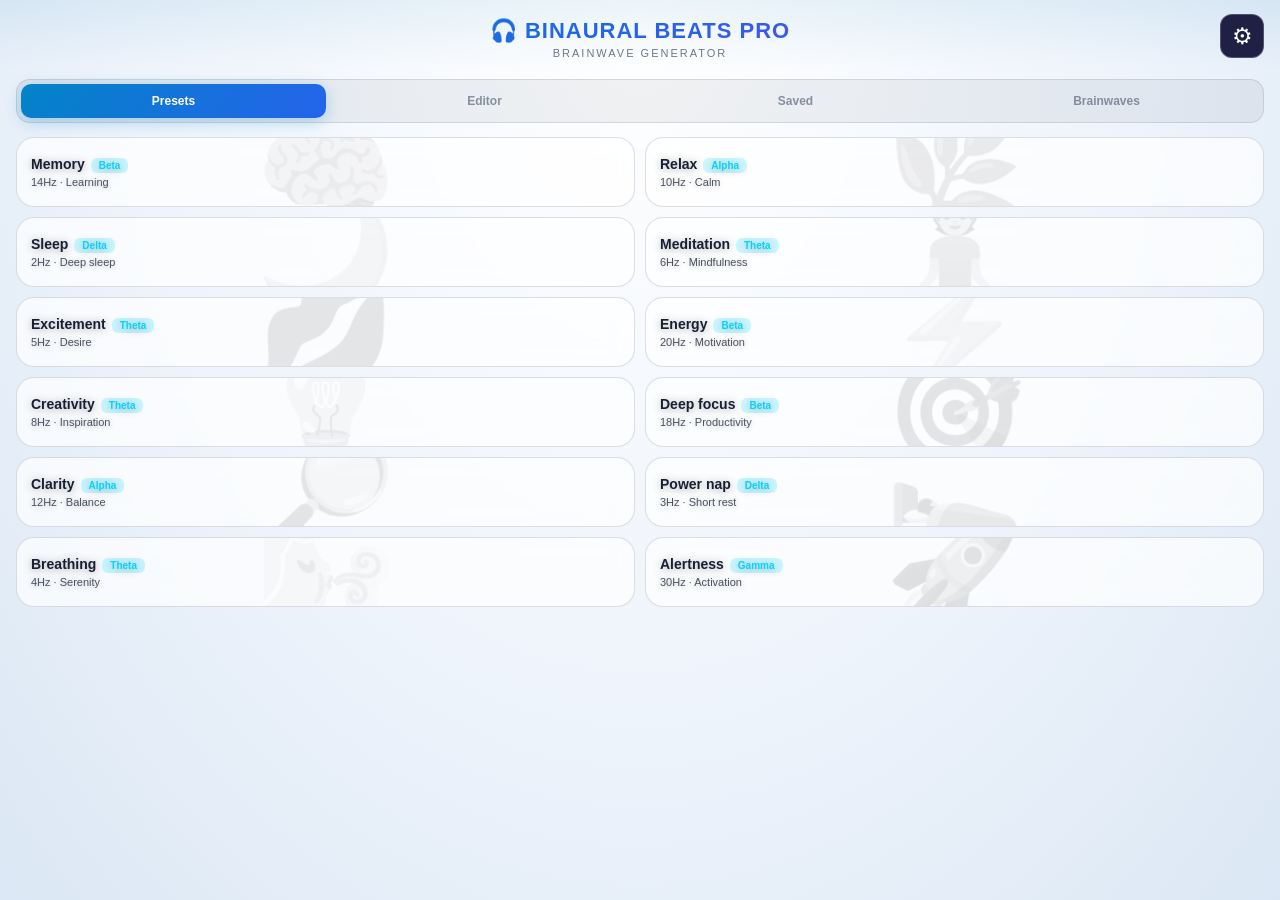
==== index.html @ 7e14ce16 "migrando a pwa" ====
<!DOCTYPE html>
<html lang="es">
<head>
<meta charset="UTF-8">
<meta name="viewport" content="width=device-width, initial-scale=1, maximum-scale=1, user-scalable=no, viewport-fit=cover">
<meta name="theme-color" content="#0a0a1f">
<meta name="apple-mobile-web-app-capable" content="yes">
<meta name="apple-mobile-web-app-status-bar-style" content="black-translucent">
<title>Binaural Beats Pro</title>
<link rel="manifest" href="./manifest.json">
<link rel="icon" href='data:image/svg+xml;utf8,<svg xmlns="http://www.w3.org/2000/svg" viewBox="0 0 100 100"><text y="80" font-size="80">🎧</text></svg>'>
<link rel="apple-touch-icon" href="./icon.svg">
<style>
  *{margin:0;padding:0;box-sizing:border-box;-webkit-tap-highlight-color:transparent;user-select:none}
  :root{--theme-gradient:linear-gradient(135deg,#00d4ff,#a855f7);--theme-gradient-wide:linear-gradient(90deg,#00d4ff,#a855f7,#ec4899);--theme-soft:linear-gradient(135deg,rgba(0,212,255,0.1),rgba(168,85,247,0.1));--theme-accent:#00d4ff;--theme-glow:rgba(0,212,255,0.35)}
  html,body{height:100%;overflow:hidden;font-family:-apple-system,BlinkMacSystemFont,"Segoe UI",Roboto,sans-serif;color:#fff;background:#0a0a1f}
  body{
    background:radial-gradient(ellipse at top,#1a1a3e 0%,#0a0a1f 50%,#000 100%);
    display:flex;flex-direction:column;
    padding-top:env(safe-area-inset-top);
    padding-bottom:env(safe-area-inset-bottom);
  }
  header{
    position:relative;padding:18px 68px 10px;text-align:center;
    background:linear-gradient(180deg,rgba(0,212,255,0.08),transparent);
  }
  header h1{font-size:22px;font-weight:700;letter-spacing:1px;line-height:1.2;
    background:var(--theme-gradient-wide);
    -webkit-background-clip:text;background-clip:text;color:transparent}
  header p{font-size:11px;opacity:0.6;margin-top:3px;letter-spacing:2px;text-transform:uppercase}
  .language-options{display:grid;grid-template-columns:repeat(2,1fr);gap:10px}
  .language-option{min-height:48px;padding:10px 12px;border:1px solid rgba(255,255,255,0.22);border-radius:12px;background:#202044;color:#fff;font-size:14px;cursor:pointer}
  .language-option.active{border-color:#00d4ff;background:rgba(0,212,255,0.16);box-shadow:0 0 0 2px rgba(0,212,255,0.18)}
  .settings-trigger{position:absolute;top:14px;right:16px;width:44px;height:44px;border:1px solid rgba(255,255,255,0.22);border-radius:12px;background:#202044;color:#fff;font-size:23px;line-height:1;cursor:pointer;transition:background .2s,transform .2s}
  .settings-trigger:hover,.settings-trigger:focus-visible{background:rgba(0,212,255,0.25);outline:2px solid #00d4ff;outline-offset:2px}
  .settings-trigger:active{transform:scale(.95)}
  main{flex:1;overflow-y:auto;padding:10px 16px 20px;-webkit-overflow-scrolling:touch}
  .tabs{display:flex;gap:6px;margin-bottom:14px;background:rgba(255,255,255,0.04);padding:4px;border-radius:14px;border:1px solid rgba(255,255,255,0.06)}
  .tab{flex:1;min-width:0;padding:10px 5px;text-align:center;font-size:12px;font-weight:600;border-radius:10px;cursor:pointer;transition:all .25s;opacity:0.6;white-space:nowrap}
  .tab.active{background:var(--theme-gradient);opacity:1;box-shadow:0 4px 16px var(--theme-glow)}
  .view{display:none;animation:fadeIn .3s}
  .view.active{display:block}
  @keyframes fadeIn{from{opacity:0;transform:translateY(8px)}to{opacity:1;transform:none}}
  .presets{display:grid;grid-template-columns:repeat(2,1fr);gap:10px}
  .preset{
    position:relative;padding:18px 14px;border-radius:18px;
    background:rgba(255,255,255,0.04);
    border:1px solid rgba(255,255,255,0.08);
    backdrop-filter:blur(10px);
    cursor:pointer;transition:all .25s;overflow:hidden;
  }
  .preset::before{
    content:"";position:absolute;inset:0;opacity:0;transition:opacity .25s;
    background:var(--theme-gradient);
  }
  .preset:active{transform:scale(0.97)}
  .preset.active::before{opacity:0.18}
  .preset.active{border-color:var(--c1);box-shadow:0 0 24px var(--glow)}
  .preset .icon{position:absolute;inset:0;display:flex;align-items:center;justify-content:center;font-size:clamp(72px,18vw,112px);line-height:1;opacity:0.15;filter:grayscale(1);pointer-events:none;z-index:0}
  .preset .name{font-size:14px;font-weight:700;position:relative;z-index:1;text-shadow:0 1px 8px rgba(0,0,0,0.35)}
  .preset .hz{font-size:11px;opacity:0.78;margin-top:3px;position:relative;z-index:1;text-shadow:0 1px 6px rgba(0,0,0,0.35)}
  .player{
    position:relative;margin-top:16px;padding:18px;border-radius:22px;
    background:var(--theme-soft);
    border:1px solid rgba(255,255,255,0.08);
    backdrop-filter:blur(20px);
  }
  .player.hidden{display:none}
  .close-player{position:absolute;top:12px;right:12px;z-index:1;display:inline-flex;align-items:center;gap:6px;min-width:44px;min-height:44px;padding:9px 13px;border:1px solid rgba(255,255,255,0.22);border-radius:12px;background:rgba(255,255,255,0.1);color:#fff;font-size:13px;font-weight:700;line-height:1;cursor:pointer;transition:background .2s,transform .2s}
  .close-player:hover,.close-player:focus-visible{background:rgba(0,212,255,0.25);outline:2px solid #00d4ff;outline-offset:2px}
  .close-player:active{transform:scale(0.96)}
  .player-title{padding-right:130px;font-size:13px;opacity:0.7;margin-bottom:10px;text-transform:uppercase;letter-spacing:1.5px}
  @media (max-width:480px){
    .close-player{position:relative;top:auto;right:auto;display:flex;width:max-content;align-self:flex-end;margin:0 0 10px auto}
    .player-title{padding-right:0}
  }
  .player-mode{font-size:20px;font-weight:700;margin-bottom:14px}
  .slider-group{margin-bottom:14px}
  .slider-label{display:flex;justify-content:space-between;font-size:12px;opacity:0.75;margin-bottom:6px}
  .slider-label b{color:#00d4ff;font-weight:600}
  input[type=range]{width:100%;-webkit-appearance:none;height:6px;border-radius:3px;background:rgba(255,255,255,0.1);outline:none}
  input[type=range]::-webkit-slider-thumb{-webkit-appearance:none;width:22px;height:22px;border-radius:50%;background:var(--theme-gradient);cursor:pointer;box-shadow:0 2px 10px var(--theme-glow)}
  input[type=range]::-moz-range-thumb{width:22px;height:22px;border-radius:50%;background:var(--theme-gradient);cursor:pointer;border:none}
  .play-btn{
    width:100%;padding:16px;margin-top:8px;border:none;border-radius:16px;
    background:var(--theme-gradient);
    color:#fff;font-size:16px;font-weight:700;letter-spacing:1px;
    cursor:pointer;transition:all .2s;
    box-shadow:0 6px 20px rgba(0,212,255,0.35);
  }
  .play-btn:active{transform:scale(0.98)}
  .play-btn.playing{background:var(--theme-gradient-wide)}
  .visualizer{display:block;width:100%;height:60px;margin-top:14px;border-radius:12px;background:rgba(0,0,0,0.3);overflow:hidden}
  /* Editor */
  .editor-tools{display:flex;gap:8px;margin-bottom:10px;flex-wrap:wrap}
  .tool-btn{flex:1;min-width:80px;padding:10px;border-radius:12px;border:1px solid rgba(255,255,255,0.1);background:rgba(255,255,255,0.04);color:#fff;font-size:12px;font-weight:600;cursor:pointer}
  .tool-btn:active{background:rgba(0,212,255,0.2)}
  .tool-btn.primary{background:var(--theme-gradient);border:none}
  .canvas-wrap{position:relative;border-radius:16px;overflow:hidden;background:rgba(0,0,0,0.4);border:1px solid rgba(255,255,255,0.08);margin-bottom:12px}
  canvas#editor{display:block;width:100%;height:260px;touch-action:none}
  .canvas-labels{position:absolute;inset:0;pointer-events:none;font-size:10px;opacity:0.5}
  .canvas-labels span{position:absolute}
  .yl{left:4px;top:4px}.ym{left:4px;top:50%;transform:translateY(-50%)}.yb{left:4px;bottom:4px}
  .xl{bottom:4px;left:50%;transform:translateX(-50%)}
  .info-box{padding:12px;border-radius:12px;background:rgba(0,212,255,0.08);border:1px solid rgba(0,212,255,0.2);font-size:12px;line-height:1.5;margin-bottom:12px}
  .info-box b{color:#00d4ff}
  .brainwave-list{display:grid;gap:8px}
  .brainwave-card{padding:14px;border-radius:12px;background:rgba(255,255,255,0.04);border:1px solid rgba(255,255,255,0.08)}
  .brainwave-card h3{font-size:14px;margin-bottom:4px}
  .brainwave-card p{font-size:12px;line-height:1.45;opacity:0.75}
  .settings-section{padding:14px 0;border-bottom:1px solid rgba(255,255,255,0.1)}
  .settings-section:last-child{border-bottom:0}
  .settings-section h2{font-size:16px;margin-bottom:10px}
  .settings-section p{font-size:12px;line-height:1.45;opacity:0.7;margin-bottom:10px}
  .theme-options{display:grid;grid-template-columns:repeat(2,1fr);gap:10px}
  .theme-option{min-height:88px;padding:12px;border:1px solid rgba(255,255,255,0.22);border-radius:12px;background:#202044;color:#fff;text-align:left;cursor:pointer}
  .theme-option strong,.theme-option span{display:block}
  .theme-option strong{font-size:14px;margin-bottom:5px}
  .theme-option span{font-size:11px;opacity:0.7}
  .theme-option.active{border-color:#00d4ff;background:rgba(0,212,255,0.16);box-shadow:0 0 0 2px rgba(0,212,255,0.18)}
  .settings-note{margin-top:12px;padding:10px;border-radius:10px;background:rgba(0,212,255,0.08);font-size:11px;line-height:1.4}
  .saved-list{display:flex;flex-direction:column;gap:8px;margin-top:10px}
  .saved-item{display:flex;align-items:center;justify-content:space-between;padding:12px 14px;border-radius:12px;background:rgba(255,255,255,0.04);border:1px solid rgba(255,255,255,0.08)}
  .saved-item .name{font-size:13px;font-weight:600}
  .saved-item .meta{font-size:10px;opacity:0.6;margin-top:2px}
  .saved-item button{padding:6px 10px;border-radius:8px;border:none;background:rgba(255,255,255,0.1);color:#fff;font-size:11px;cursor:pointer;margin-left:4px}
  .saved-item button.del{background:rgba(239,68,68,0.2);color:#fca5a5}
  .empty{text-align:center;padding:30px 20px;opacity:0.5;font-size:13px}
  .toast{position:fixed;bottom:30px;left:50%;transform:translateX(-50%) translateY(100px);background:rgba(0,0,0,0.9);color:#fff;padding:12px 20px;border-radius:24px;font-size:13px;border:1px solid rgba(0,212,255,0.3);transition:transform .3s;z-index:1000;backdrop-filter:blur(10px)}
  .toast.show{transform:translateX(-50%) translateY(0)}
  .install-banner{position:fixed;bottom:20px;left:16px;right:16px;padding:14px;border-radius:16px;background:linear-gradient(135deg,rgba(0,212,255,0.2),rgba(168,85,247,0.2));border:1px solid rgba(0,212,255,0.3);backdrop-filter:blur(20px);display:none;z-index:50;font-size:13px}
  .install-banner button{margin-left:8px;padding:6px 12px;border-radius:8px;border:none;background:#fff;color:#0a0a1f;font-weight:700;font-size:12px;cursor:pointer}
  .wave-badge{display:inline-block;padding:2px 8px;border-radius:6px;font-size:10px;font-weight:700;margin-left:6px;background:rgba(0,212,255,0.2);color:#00d4ff}
  body.light{--theme-gradient:linear-gradient(135deg,#0284c7,#2563eb);--theme-gradient-wide:linear-gradient(90deg,#0284c7,#2563eb,#7c3aed);--theme-soft:linear-gradient(135deg,rgba(2,132,199,0.12),rgba(124,58,237,0.1));--theme-accent:#0284c7;--theme-glow:rgba(2,132,199,0.28);color:#172033;background:radial-gradient(ellipse at top,#ffffff 0%,#edf3fb 58%,#dbe7f4 100%)}
  body.light header{background:linear-gradient(180deg,rgba(0,120,180,0.08),transparent)}
  body.light .tabs{background:rgba(23,32,51,0.06);border-color:rgba(23,32,51,0.12)}
  body.light .tab{color:#43516a}
  body.light .tab.active{color:#fff}
  body.light .preset,.light .brainwave-card,.light .saved-item,.light .tool-btn{background:rgba(255,255,255,0.7);border-color:rgba(23,32,51,0.14)}
  body.light .player{background:linear-gradient(135deg,rgba(0,180,220,0.12),rgba(120,80,220,0.12));border-color:rgba(23,32,51,0.14)}
  body.light .slider-label,.light .player-title,.light .brainwave-card p{color:#43516a}
  body.light .tool-btn{color:#172033}
  body.light .canvas-wrap{background:rgba(255,255,255,0.75);border-color:rgba(23,32,51,0.14)}
  body.light input[type=range]{background:rgba(23,32,51,0.16)}
  body.light .info-box{background:rgba(0,150,200,0.1);border-color:rgba(0,130,180,0.3)}
  body.light .empty{color:#43516a}
  body.light .theme-option,body.light .language-option{background:rgba(255,255,255,0.7);border-color:rgba(23,32,51,0.14);color:#172033}
  body.theme-monokai{--theme-gradient:linear-gradient(135deg,#a6e22e,#66d9ef);--theme-gradient-wide:linear-gradient(90deg,#a6e22e,#66d9ef,#ae81ff);--theme-soft:linear-gradient(135deg,rgba(166,226,46,0.14),rgba(102,217,239,0.12));--theme-accent:#a6e22e;--theme-glow:rgba(166,226,46,0.35);color:#f8f8f2;background:#272822}
  body.theme-monokai header{background:linear-gradient(180deg,rgba(166,226,46,0.12),transparent)}
  body.theme-monokai .preset,body.theme-monokai .brainwave-card,body.theme-monokai .saved-item,body.theme-monokai .tool-btn{background:rgba(39,40,34,0.82);border-color:rgba(248,248,242,0.18);color:#f8f8f2}
  body.theme-monokai .tabs{background:rgba(248,248,242,0.08);border-color:rgba(248,248,242,0.18)}
  body.theme-monokai .player{background:rgba(61,61,50,0.9);border-color:rgba(248,248,242,0.2)}
  body.theme-monokai .slider-label,body.theme-monokai .player-title,body.theme-monokai .brainwave-card p{color:#d6d6c8}
  body.theme-monokai .settings-trigger,body.theme-monokai .theme-option,body.theme-monokai .language-option{background:#3e3d32;color:#f8f8f2}
  body.theme-monokai .theme-option.active{border-color:#a6e22e;background:rgba(166,226,46,0.18)}
  body.theme-desert{--theme-gradient:linear-gradient(135deg,#b86b35,#d9a441);--theme-gradient-wide:linear-gradient(90deg,#b86b35,#d9a441,#8f5b34);--theme-soft:linear-gradient(135deg,rgba(184,107,53,0.14),rgba(217,164,65,0.16));--theme-accent:#9a5d2e;--theme-glow:rgba(184,107,53,0.3);color:#3f2f23;background:linear-gradient(160deg,#f7eddc,#e5cda8)}
  body.theme-desert header{background:linear-gradient(180deg,rgba(160,93,44,0.12),transparent)}
  body.theme-desert .tabs{background:rgba(255,250,240,0.5);border-color:rgba(63,47,35,0.18)}
  body.theme-desert .tab{color:#664c38}
  body.theme-desert .tab.active{color:#fff}
  body.theme-desert .preset,body.theme-desert .brainwave-card,body.theme-desert .saved-item,body.theme-desert .tool-btn{background:rgba(255,250,240,0.72);border-color:rgba(63,47,35,0.2);color:#3f2f23}
  body.theme-desert .player{background:rgba(250,235,210,0.82);border-color:rgba(63,47,35,0.2)}
  body.theme-desert .slider-label,body.theme-desert .player-title,body.theme-desert .brainwave-card p{color:#664c38}
  body.theme-desert .settings-trigger,body.theme-desert .theme-option,body.theme-desert .language-option{background:#fff8eb;color:#3f2f23}
  body.theme-desert .theme-option.active{border-color:#b86b35;background:rgba(184,107,53,0.16)}
  body.theme-ocean{--theme-gradient:linear-gradient(135deg,#2dd4bf,#0284c7);--theme-gradient-wide:linear-gradient(90deg,#2dd4bf,#0284c7,#2563eb);--theme-soft:linear-gradient(135deg,rgba(45,212,191,0.14),rgba(2,132,199,0.16));--theme-accent:#5eead4;--theme-glow:rgba(45,212,191,0.32);color:#e5f7ff;background:linear-gradient(160deg,#082f49,#0f766e)}
  body.theme-ocean header{background:linear-gradient(180deg,rgba(45,212,191,0.16),transparent)}
  body.theme-ocean .tabs{background:rgba(229,247,255,0.08);border-color:rgba(229,247,255,0.2)}
  body.theme-ocean .preset,body.theme-ocean .brainwave-card,body.theme-ocean .saved-item,body.theme-ocean .tool-btn{background:rgba(8,47,73,0.72);border-color:rgba(229,247,255,0.2);color:#e5f7ff}
  body.theme-ocean .player{background:rgba(15,118,110,0.72);border-color:rgba(229,247,255,0.2)}
  body.theme-ocean .slider-label,body.theme-ocean .player-title,body.theme-ocean .brainwave-card p{color:#b9e8ef}
  body.theme-ocean .settings-trigger,body.theme-ocean .theme-option,body.theme-ocean .language-option{background:#0b486b;color:#e5f7ff}
  body.theme-ocean .theme-option.active{border-color:#5eead4;background:rgba(45,212,191,0.18)}
  body.theme-solarized{--theme-gradient:linear-gradient(135deg,#268bd2,#2aa198);--theme-gradient-wide:linear-gradient(90deg,#268bd2,#2aa198,#859900);--theme-soft:linear-gradient(135deg,rgba(38,139,210,0.12),rgba(42,161,152,0.14));--theme-accent:#268bd2;--theme-glow:rgba(38,139,210,0.28);color:#586e75;background:#fdf6e3}
  body.theme-solarized header{background:linear-gradient(180deg,rgba(38,139,210,0.1),transparent)}
  body.theme-solarized .tabs{background:rgba(88,110,117,0.08);border-color:rgba(88,110,117,0.2)}
  body.theme-solarized .tab{color:#657b83}
  body.theme-solarized .tab.active{color:#fff}
  body.theme-solarized .preset,body.theme-solarized .brainwave-card,body.theme-solarized .saved-item,body.theme-solarized .tool-btn{background:rgba(255,255,255,0.5);border-color:rgba(88,110,117,0.2);color:#586e75}
  body.theme-solarized .player{background:rgba(238,232,213,0.8);border-color:rgba(88,110,117,0.2)}
  body.theme-solarized .slider-label,body.theme-solarized .player-title,body.theme-solarized .brainwave-card p{color:#657b83}
  body.theme-solarized .settings-trigger,body.theme-solarized .theme-option,body.theme-solarized .language-option{background:#eee8d5;color:#586e75}
  body.theme-solarized .theme-option.active{border-color:#268bd2;background:rgba(38,139,210,0.14)}
</style>
</head>
<body>

<header>
  <button class="settings-trigger" id="settingsTrigger" type="button" aria-label="Abrir ajustes">⚙</button>
  <h1>🎧 BINAURAL BEATS PRO</h1>
  <p data-i18n="tagline">Generador de ondas cerebrales</p>
</header>

<main>
  <div class="tabs">
    <div class="tab active" data-view="presets" data-i18n="presetsTab">Presintonías</div>
    <div class="tab" data-view="editor" data-i18n="editorTab">Editor</div>
    <div class="tab" data-view="saved" data-i18n="savedTab">Guardados</div>
    <div class="tab" data-view="brainwaves" data-i18n="brainwavesTab">Ondas</div>
  </div>

  <!-- VISTA PRESETS -->
  <div class="view active" id="view-presets">
    <div class="presets" id="presetGrid"></div>

    <div class="player hidden" id="playerPanel">
      <button class="close-player" id="closePlayerBtn" aria-label="Volver a las presintonías"><span aria-hidden="true">←</span><span data-i18n="closePlayer">Volver</span></button>
      <div class="player-title" data-i18n="player">Reproductor</div>
      <div class="player-mode" id="currentMode" data-i18n="selectPreset">Selecciona un preset</div>

      <div class="slider-group">
        <div class="slider-label"><span data-i18n="baseFrequency">Frecuencia base</span><b><span id="baseVal">200</span> Hz</b></div>
        <input type="range" id="baseFreq" min="100" max="500" value="200" step="1">
      </div>
      <div class="slider-group">
        <div class="slider-label"><span data-i18n="volume">Volumen</span><b><span id="volVal">50</span>%</b></div>
        <input type="range" id="volume" min="0" max="100" value="50">
      </div>

      <button class="play-btn" id="playBtn" data-i18n="start">▶  INICIAR</button>

      <canvas class="visualizer" id="visualizer"></canvas>
    </div>
  </div>

  <!-- VISTA EDITOR -->
  <div class="view" id="view-editor">
    <div class="info-box">
      <b data-i18n="howToUse">¿Cómo usar?</b> <span data-i18n="editorHelp">Toca el gráfico para añadir puntos. Arrástralos para definir la frecuencia del batido binaural a lo largo del tiempo. La línea muestra la diferencia entre oídos (Hz).</span>
    </div>

    <div class="canvas-wrap">
      <canvas id="editor"></canvas>
      <div class="canvas-labels">
        <span class="yl">40 Hz</span>
        <span class="ym">20 Hz</span>
        <span class="yb">0 Hz</span>
        <span class="xl" data-i18n="time">Tiempo →</span>
      </div>
    </div>

    <div class="editor-tools">
      <button class="tool-btn" id="clearBtn">⌫ <span data-i18n="clear">Limpiar</span></button>
      <button class="tool-btn" id="saveBtn">▣ <span data-i18n="save">Guardar</span></button>
      <button class="tool-btn primary" id="playCustomBtn">▶ <span data-i18n="play">Reproducir</span></button>
    </div>

    <div class="slider-group">
      <div class="slider-label"><span data-i18n="totalDuration">Duración total</span><b><span id="durVal">60</span>s</b></div>
      <input type="range" id="duration" min="10" max="600" value="60" step="5">
    </div>
    <div class="slider-group">
      <div class="slider-label"><span data-i18n="baseFrequency">Frecuencia base</span><b><span id="baseVal2">200</span> Hz</b></div>
      <input type="range" id="baseFreq2" min="100" max="500" value="200" step="1">
    </div>
  </div>

  <!-- VISTA GUARDADOS -->
  <div class="view" id="view-saved">
    <div class="info-box" data-i18n="savedInfo">Tus programas personalizados se guardan localmente en este dispositivo.</div>
    <div class="saved-list" id="savedList"></div>
  </div>

  <!-- VISTA ONDAS CEREBRALES -->
  <div class="view" id="view-brainwaves">
    <div class="info-box">
      <b data-i18n="brainwavesIntroTitle">¿Qué son las ondas cerebrales?</b>
      <span data-i18n="brainwavesIntro">Son patrones de actividad eléctrica del cerebro que se describen por su frecuencia, medida en hercios (Hz). Las asociaciones siguientes son orientativas y no sustituyen consejo médico.</span>
    </div>
    <div class="brainwave-list">
      <article class="brainwave-card"><h3 data-i18n="deltaTitle">Delta · 0,5–4 Hz</h3><p data-i18n="deltaInfo">Se asocia habitualmente con el sueño profundo y el descanso.</p></article>
      <article class="brainwave-card"><h3 data-i18n="thetaTitle">Theta · 4–8 Hz</h3><p data-i18n="thetaInfo">Se relaciona con relajación profunda, imaginación y meditación.</p></article>
      <article class="brainwave-card"><h3 data-i18n="alphaTitle">Alpha · 8–13 Hz</h3><p data-i18n="alphaInfo">Suele aparecer en estados de calma despierta y relajación.</p></article>
      <article class="brainwave-card"><h3 data-i18n="betaTitle">Beta · 13–30 Hz</h3><p data-i18n="betaInfo">Se vincula normalmente con atención, concentración y actividad mental.</p></article>
      <article class="brainwave-card"><h3 data-i18n="gammaTitle">Gamma · 30–100 Hz</h3><p data-i18n="gammaInfo">Se estudia en relación con procesamiento de información y atención intensa.</p></article>
    </div>
    <div class="info-box">
      <b data-i18n="binauralTitle">¿Cómo funciona esta aplicación?</b>
      <span data-i18n="binauralInfo">La aplicación reproduce dos tonos parecidos: uno en cada oído. La diferencia entre sus frecuencias crea la sensación de un ritmo binaural. Por ejemplo, 200 Hz en un oído y 210 Hz en el otro producen una diferencia de 10 Hz. Se recomienda usar auriculares y mantener un volumen cómodo.</span>
    </div>
  </div>

  <!-- VISTA AJUSTES -->
  <div class="view" id="view-settings">
    <div class="settings-section">
      <h2 data-i18n="languageTitle">Idioma</h2>
      <p data-i18n="languageInfo">Elige el idioma de la aplicación.</p>
      <div class="language-options" aria-label="Idioma">
        <button class="language-option" type="button" data-language="es">Español</button>
        <button class="language-option" type="button" data-language="en">English</button>
      </div>
    </div>
    <div class="settings-section">
      <h2 data-i18n="themeTitle">Tema de la aplicación</h2>
      <p data-i18n="themeInfo">Personaliza la apariencia de Binaural Beats Pro.</p>
      <div class="theme-options">
        <button class="theme-option" type="button" data-theme="dark">
          <strong data-i18n="darkTheme">Oscuro</strong>
          <span data-i18n="darkThemeInfo">Fondo oscuro para sesiones nocturnas.</span>
        </button>
        <button class="theme-option" type="button" data-theme="light">
          <strong data-i18n="lightTheme">Claro</strong>
          <span data-i18n="lightThemeInfo">Interfaz luminosa para el día.</span>
        </button>
        <button class="theme-option" type="button" data-theme="monokai">
          <strong data-i18n="monokaiTheme">Monokai</strong>
          <span data-i18n="monokaiThemeInfo">Contraste cálido para código y foco.</span>
        </button>
        <button class="theme-option" type="button" data-theme="desert">
          <strong data-i18n="desertTheme">Arena</strong>
          <span data-i18n="desertThemeInfo">Paleta suave y cálida para el día.</span>
        </button>
        <button class="theme-option" type="button" data-theme="ocean">
          <strong data-i18n="oceanTheme">Océano</strong>
          <span data-i18n="oceanThemeInfo">Azules profundos y turquesa.</span>
        </button>
        <button class="theme-option" type="button" data-theme="solarized">
          <strong data-i18n="solarizedTheme">Solarizado</strong>
          <span data-i18n="solarizedThemeInfo">Baja fatiga visual y tonos suaves.</span>
        </button>
      </div>
      <div class="settings-note" data-i18n="settingsSaved">Tus preferencias se guardan automáticamente en este dispositivo.</div>
    </div>
  </div>
</main>

<div class="toast" id="toast"></div>
<div class="install-banner" id="installBanner">
  ▣ <span data-i18n="installAsApp">Instalar como app</span>
  <button id="installBtn" data-i18n="install">Instalar</button>
</div>

<script>
/* ============ PWA ============ */
if('serviceWorker' in navigator){
  navigator.serviceWorker.register('./sw.js').catch(()=>{});
}
let deferredPrompt;
window.addEventListener('beforeinstallprompt',e=>{
  deferredPrompt=e;
  document.getElementById('installBanner').style.display='block';
});
document.getElementById('installBtn').onclick=async()=>{
  if(deferredPrompt){deferredPrompt.prompt();deferredPrompt=null;document.getElementById('installBanner').style.display='none';}
};

/* ============ PRESETS ============ */
const TRANSLATIONS={
  es:{tagline:'Generador de ondas cerebrales',presetsTab:'Presintonías',editorTab:'Editor',savedTab:'Guardados',player:'Reproductor',selectPreset:'Selecciona una presintonía',baseFrequency:'Frecuencia base',volume:'Volumen',start:'▶  INICIAR',stop:'■  DETENER',howToUse:'¿Cómo usar?',editorHelp:'Toca el gráfico para añadir puntos. Arrástralos para definir la frecuencia del batido binaural a lo largo del tiempo. La línea muestra la diferencia entre oídos (Hz).',time:'Tiempo →',clear:'Limpiar',save:'Guardar',play:'Reproducir',totalDuration:'Duración total',savedInfo:'Tus programas personalizados se guardan localmente en este dispositivo.',installAsApp:'Instalar como app',install:'Instalar',addPoints:'Toca para añadir puntos',selectFirst:'Selecciona una presintonía primero',needTwo:'Añade al menos 2 puntos al gráfico',needTwoShort:'Añade al menos 2 puntos',finished:'Programa finalizado',programName:'Nombre del programa:',myProgram:'Mi programa',saved:'✓ Programa guardado',empty:'No hay programas guardados aún.<br>Crea uno en el Editor.',load:'Cargar',delete:'Eliminar',deleted:'Eliminado',loaded:'Cargado en el editor',playing:'▶ Reproduciendo',confirmDelete:'¿Eliminar este programa?',points:'puntos',base:'Base',presets:{memoria:['Memoria','Aprendizaje','Beta 14Hz - Concentración y memoria'],relax:['Relajarse','Calma','Alpha 10Hz - Relajación profunda'],dormir:['Dormir','Sueño profundo','Delta 2Hz - Sueño profundo'],meditar:['Meditación','Atención plena','Theta 6Hz - Meditación'],deseo:['Excitación','Deseo','Theta 5Hz - Sensualidad'],energia:['Energía','Motivación','Beta 20Hz - Energía']}},
  en:{tagline:'Brainwave generator',presetsTab:'Presets',editorTab:'Editor',savedTab:'Saved',player:'Player',selectPreset:'Select a preset',baseFrequency:'Base frequency',volume:'Volume',start:'▶  START',stop:'■  STOP',howToUse:'How to use',editorHelp:'Tap the graph to add points. Drag them to define the binaural beat frequency over time. The line shows the difference between ears (Hz).',time:'Time →',clear:'Clear',save:'Save',play:'Play',totalDuration:'Total duration',savedInfo:'Your custom programs are stored locally on this device.',installAsApp:'Install as app',install:'Install',addPoints:'Tap to add points',selectFirst:'Select a preset first',needTwo:'Add at least 2 points to the graph',needTwoShort:'Add at least 2 points',finished:'Program finished',programName:'Program name:',myProgram:'My program',saved:'✓ Program saved',empty:'No saved programs yet.<br>Create one in the Editor.',load:'Load',delete:'Delete',deleted:'Deleted',loaded:'Loaded in editor',playing:'▶ Playing',confirmDelete:'Delete this program?',points:'points',base:'Base',presets:{memoria:['Memory','Learning','Beta 14Hz - Focus and memory'],relax:['Relax','Calm','Alpha 10Hz - Deep relaxation'],dormir:['Sleep','Deep sleep','Delta 2Hz - Deep sleep'],meditar:['Meditation','Mindfulness','Theta 6Hz - Meditation'],deseo:['Excitement','Desire','Theta 5Hz - Sensuality'],energia:['Energy','Motivation','Beta 20Hz - Energy']}}
};
Object.assign(TRANSLATIONS.es.presets,{
  creatividad:['Creatividad','Inspiración','Theta 8Hz - Flujo creativo'],
  enfoque:['Enfoque profundo','Productividad','Beta 18Hz - Atención sostenida'],
  claridad:['Claridad','Equilibrio','Alpha 12Hz - Claridad mental'],
  siesta:['Siesta','Descanso breve','Delta 3Hz - Descanso reparador'],
  respiracion:['Respiración','Serenidad','Theta 4Hz - Respiración consciente'],
  alerta:['Alerta','Activación','Gamma 30Hz - Estado de alerta']
});
Object.assign(TRANSLATIONS.en.presets,{
  creatividad:['Creativity','Inspiration','Theta 8Hz - Creative flow'],
  enfoque:['Deep focus','Productivity','Beta 18Hz - Sustained attention'],
  claridad:['Clarity','Balance','Alpha 12Hz - Mental clarity'],
  siesta:['Power nap','Short rest','Delta 3Hz - Restorative rest'],
  respiracion:['Breathing','Serenity','Theta 4Hz - Mindful breathing'],
  alerta:['Alertness','Activation','Gamma 30Hz - Alert state']
});
Object.assign(TRANSLATIONS.es,{
  brainwavesTab:'Ondas',brainwavesIntroTitle:'¿Qué son las ondas cerebrales?',brainwavesIntro:'Son patrones de actividad eléctrica del cerebro que se describen por su frecuencia, medida en hercios (Hz). Las asociaciones siguientes son orientativas y no sustituyen consejo médico.',deltaTitle:'Delta · 0,5–4 Hz',deltaInfo:'Se asocia habitualmente con el sueño profundo y el descanso.',thetaTitle:'Theta · 4–8 Hz',thetaInfo:'Se relaciona con relajación profunda, imaginación y meditación.',alphaTitle:'Alpha · 8–13 Hz',alphaInfo:'Suele aparecer en estados de calma despierta y relajación.',betaTitle:'Beta · 13–30 Hz',betaInfo:'Se vincula normalmente con atención, concentración y actividad mental.',gammaTitle:'Gamma · 30–100 Hz',gammaInfo:'Se estudia en relación con procesamiento de información y atención intensa.',binauralTitle:'¿Cómo funciona esta aplicación?',binauralInfo:'La aplicación reproduce dos tonos parecidos: uno en cada oído. La diferencia entre sus frecuencias crea la sensación de un ritmo binaural. Por ejemplo, 200 Hz en un oído y 210 Hz en el otro producen una diferencia de 10 Hz. Se recomienda usar auriculares y mantener un volumen cómodo.'
});
Object.assign(TRANSLATIONS.en,{
  brainwavesTab:'Brainwaves',brainwavesIntroTitle:'What are brainwaves?',brainwavesIntro:'They are patterns of electrical activity in the brain described by their frequency, measured in hertz (Hz). The associations below are general guidance and are not medical advice.',deltaTitle:'Delta · 0.5–4 Hz',deltaInfo:'Commonly associated with deep sleep and rest.',thetaTitle:'Theta · 4–8 Hz',thetaInfo:'Related to deep relaxation, imagination and meditation.',alphaTitle:'Alpha · 8–13 Hz',alphaInfo:'Often present during relaxed, awake states and calm.',betaTitle:'Beta · 13–30 Hz',betaInfo:'Usually linked with attention, concentration and mental activity.',gammaTitle:'Gamma · 30–100 Hz',gammaInfo:'Studied in relation to information processing and intense attention.',binauralTitle:'How does this application work?',binauralInfo:'The application plays two similar tones, one in each ear. The difference between their frequencies creates the perception of a binaural beat. For example, 200 Hz in one ear and 210 Hz in the other create a 10 Hz difference. Headphones and a comfortable volume are recommended.'
});
TRANSLATIONS.es.darkTheme='🌙 Oscuro';
TRANSLATIONS.es.lightTheme='☀️ Claro';
TRANSLATIONS.en.darkTheme='🌙 Dark';
TRANSLATIONS.en.lightTheme='☀️ Light';
Object.assign(TRANSLATIONS.es,{darkTheme:'Oscuro',lightTheme:'Claro',monokaiTheme:'Monokai',monokaiThemeInfo:'Contraste cálido para código y foco.',desertTheme:'Arena',desertThemeInfo:'Paleta suave y cálida para el día.',oceanTheme:'Océano',oceanThemeInfo:'Azules profundos y turquesa.',solarizedTheme:'Solarizado',solarizedThemeInfo:'Baja fatiga visual y tonos suaves.'});
Object.assign(TRANSLATIONS.en,{darkTheme:'Dark',lightTheme:'Light',monokaiTheme:'Monokai',monokaiThemeInfo:'Warm contrast for code and focus.',desertTheme:'Desert sand',desertThemeInfo:'Soft, warm palette for daytime.',oceanTheme:'Ocean',oceanThemeInfo:'Deep blues and turquoise.',solarizedTheme:'Solarized',solarizedThemeInfo:'Low eye strain with gentle tones.'});
TRANSLATIONS.es.closePlayer='Volver';
TRANSLATIONS.es.closePlayerAria='Volver a las presintonías';
TRANSLATIONS.en.closePlayer='Back';
TRANSLATIONS.en.closePlayerAria='Back to presets';
Object.assign(TRANSLATIONS.es,{settingsTab:'Ajustes',settingsAria:'Abrir ajustes',languageTitle:'Idioma',languageInfo:'Elige el idioma de la aplicación.',themeTitle:'Tema de la aplicación',themeInfo:'Personaliza la apariencia de Binaural Beats Pro.',darkTheme:'Oscuro',darkThemeInfo:'Fondo oscuro para sesiones nocturnas.',lightTheme:'Claro',lightThemeInfo:'Interfaz luminosa para el día.',settingsSaved:'Tus preferencias se guardan automáticamente en este dispositivo.'});
Object.assign(TRANSLATIONS.en,{settingsTab:'Settings',settingsAria:'Open settings',languageTitle:'Language',languageInfo:'Choose the application language.',themeTitle:'Application theme',themeInfo:'Customize the appearance of Binaural Beats Pro.',darkTheme:'Dark',darkThemeInfo:'Dark background for night sessions.',lightTheme:'Light',lightThemeInfo:'Bright interface for daytime use.',settingsSaved:'Your preferences are saved automatically on this device.'});
let language=localStorage.getItem('bb_language')||((navigator.language||'es').toLowerCase().startsWith('en')?'en':'es');
const t=key=>TRANSLATIONS[language][key]||key;
const savedTheme=localStorage.getItem('bb_theme');
let theme=savedTheme||((window.matchMedia&&window.matchMedia('(prefers-color-scheme: light)').matches)?'light':'dark');
function setTheme(value){
  const themes=['dark','light','monokai','desert','ocean','solarized'];
  theme=themes.includes(value)?value:'dark';
  document.body.classList.remove('light','theme-monokai','theme-desert','theme-ocean','theme-solarized');
  document.body.classList.toggle('light',theme==='light');
  if(theme!=='dark'&&theme!=='light') document.body.classList.add(`theme-${theme}`);
  document.querySelectorAll('.theme-option').forEach(button=>button.classList.toggle('active',button.dataset.theme===theme));
  localStorage.setItem('bb_theme',theme);
}
function translateStatic(){
  document.documentElement.lang=language;
  document.querySelectorAll('[data-i18n]').forEach(el=>{el.innerHTML=t(el.dataset.i18n);});
  document.querySelectorAll('.language-option').forEach(button=>button.classList.toggle('active',button.dataset.language===language));
  document.querySelector('.theme-options').setAttribute('aria-label',language==='es'?'Tema':'Theme');
  document.getElementById('closePlayerBtn').setAttribute('aria-label',t('closePlayerAria'));
  document.getElementById('settingsTrigger').setAttribute('aria-label',t('settingsAria'));
}
const PRESETS = [
  {id:'memoria',name:'Memoria',sub:'Aprendizaje',icon:'🧠',beat:14,base:200,wave:'Beta',grad:'linear-gradient(135deg,#00d4ff,#0066ff)',c1:'#00d4ff',glow:'rgba(0,212,255,0.4)',desc:'Beta 14Hz - Concentración y memoria'},
  {id:'relax',name:'Relajarse',sub:'Calma',icon:'🌿',beat:10,base:200,wave:'Alpha',grad:'linear-gradient(135deg,#10b981,#059669)',c1:'#10b981',glow:'rgba(16,185,129,0.4)',desc:'Alpha 10Hz - Relajación profunda'},
  {id:'dormir',name:'Dormir',sub:'Sueño profundo',icon:'🌙',beat:2,base:180,wave:'Delta',grad:'linear-gradient(135deg,#6366f1,#312e81)',c1:'#6366f1',glow:'rgba(99,102,241,0.4)',desc:'Delta 2Hz - Sueño profundo'},
  {id:'meditar',name:'Meditación',sub:'Atención plena',icon:'🧘',beat:6,base:200,wave:'Theta',grad:'linear-gradient(135deg,#a855f7,#7e22ce)',c1:'#a855f7',glow:'rgba(168,85,247,0.4)',desc:'Theta 6Hz - Meditación'},
  {id:'deseo',name:'Excitación',sub:'Deseo',icon:'💋',beat:5,base:210,wave:'Theta',grad:'linear-gradient(135deg,#ec4899,#be185d)',c1:'#ec4899',glow:'rgba(236,72,153,0.4)',desc:'Theta 5Hz - Sensualidad'},
  {id:'energia',name:'Energía',sub:'Motivación',icon:'⚡',beat:20,base:220,wave:'Beta',grad:'linear-gradient(135deg,#f59e0b,#dc2626)',c1:'#f59e0b',glow:'rgba(245,158,11,0.4)',desc:'Beta 20Hz - Energía'},
  {id:'creatividad',name:'Creatividad',sub:'Inspiración',icon:'💡',beat:8,base:210,wave:'Theta',grad:'linear-gradient(135deg,#f97316,#ea580c)',c1:'#f97316',glow:'rgba(249,115,22,0.4)',desc:'Theta 8Hz - Flujo creativo'},
  {id:'enfoque',name:'Enfoque profundo',sub:'Productividad',icon:'🎯',beat:18,base:220,wave:'Beta',grad:'linear-gradient(135deg,#14b8a6,#0f766e)',c1:'#14b8a6',glow:'rgba(20,184,166,0.4)',desc:'Beta 18Hz - Atención sostenida'},
  {id:'claridad',name:'Claridad',sub:'Equilibrio',icon:'🔎',beat:12,base:200,wave:'Alpha',grad:'linear-gradient(135deg,#38bdf8,#0284c7)',c1:'#38bdf8',glow:'rgba(56,189,248,0.4)',desc:'Alpha 12Hz - Claridad mental'},
  {id:'siesta',name:'Siesta',sub:'Descanso breve',icon:'🛌',beat:3,base:180,wave:'Delta',grad:'linear-gradient(135deg,#818cf8,#4f46e5)',c1:'#818cf8',glow:'rgba(129,140,248,0.4)',desc:'Delta 3Hz - Descanso reparador'},
  {id:'respiracion',name:'Respiración',sub:'Serenidad',icon:'🌬️',beat:4,base:190,wave:'Theta',grad:'linear-gradient(135deg,#2dd4bf,#0d9488)',c1:'#2dd4bf',glow:'rgba(45,212,191,0.4)',desc:'Theta 4Hz - Respiración consciente'},
  {id:'alerta',name:'Alerta',sub:'Activación',icon:'🚀',beat:30,base:240,wave:'Gamma',grad:'linear-gradient(135deg,#facc15,#eab308)',c1:'#facc15',glow:'rgba(250,204,21,0.4)',desc:'Gamma 30Hz - Estado de alerta'}
];

/* ============ AUDIO ENGINE ============ */
let audioCtx=null, leftOsc=null, rightOsc=null, merger=null, gainNode=null, analyser=null;
let isPlaying=false, currentPreset=null, animId=null;
let customPlayData=null, customStartTime=0;

function initAudio(){
  if(audioCtx) return;
  audioCtx=new (window.AudioContext||window.webkitAudioContext)();
  gainNode=audioCtx.createGain();
  gainNode.gain.value=0.5;
  analyser=audioCtx.createAnalyser();
  analyser.fftSize=256;
  merger=audioCtx.createChannelMerger(2);
  gainNode.connect(analyser);
  analyser.connect(audioCtx.destination);
}

function startTone(baseFreq, beatFreq, volume){
  initAudio();
  stopTone();
  leftOsc=audioCtx.createOscillator();
  rightOsc=audioCtx.createOscillator();
  leftOsc.type='sine';
  rightOsc.type='sine';
  leftOsc.frequency.value=baseFreq;
  rightOsc.frequency.value=baseFreq+beatFreq;
  const gL=audioCtx.createGain();
  const gR=audioCtx.createGain();
  gL.gain.value=volume;
  gR.gain.value=volume;
  leftOsc.connect(gL).connect(merger,0,0);
  rightOsc.connect(gR).connect(merger,0,1);
  merger.connect(gainNode);
  leftOsc.start();
  rightOsc.start();
  isPlaying=true;
  startVisualizer();
}

function stopTone(){
  if(leftOsc){try{leftOsc.stop();}catch(e){}leftOsc.disconnect();leftOsc=null;}
  if(rightOsc){try{rightOsc.stop();}catch(e){}rightOsc.disconnect();rightOsc=null;}
  isPlaying=false;
  if(animId){cancelAnimationFrame(animId);animId=null;}
  customPlayData=null;
}

function updateBeat(beatFreq){
  if(rightOsc && currentPreset){
    rightOsc.frequency.setValueAtTime(currentPreset.base+beatFreq, audioCtx.currentTime);
  }
}

/* ============ VISUALIZER ============ */
const vizCanvas=document.getElementById('visualizer');
const vizCtx=vizCanvas.getContext('2d');
function resizeViz(){vizCanvas.width=vizCanvas.offsetWidth*2;vizCanvas.height=vizCanvas.offsetHeight*2;}
resizeViz();
window.addEventListener('resize',resizeViz);

function startVisualizer(){
  if(!analyser) return;
  const data=new Uint8Array(analyser.frequencyBinCount);
  function draw(){
    if(!isPlaying){vizCtx.clearRect(0,0,vizCanvas.width,vizCanvas.height);return;}
    analyser.getByteFrequencyData(data);
    vizCtx.fillStyle='rgba(0,0,0,0.2)';
    vizCtx.fillRect(0,0,vizCanvas.width,vizCanvas.height);
    const barW=vizCanvas.width/data.length*2.5;
    let x=0;
    for(let i=0;i<data.length;i++){
      const h=(data[i]/255)*vizCanvas.height;
      const grad=vizCtx.createLinearGradient(0,vizCanvas.height-h,0,vizCanvas.height);
      grad.addColorStop(0,'#00d4ff');
      grad.addColorStop(1,'#a855f7');
      vizCtx.fillStyle=grad;
      vizCtx.fillRect(x,vizCanvas.height-h,barW-2,h);
      x+=barW;
      if(x>vizCanvas.width) break;
    }
    animId=requestAnimationFrame(draw);
  }
  draw();
}

/* ============ UI PRESETS ============ */
const presetGrid=document.getElementById('presetGrid');
function renderPresetCard(p){
  const card=document.querySelector(`.preset[data-id="${p.id}"]`);
  if(!card) return;
  const text=TRANSLATIONS[language].presets[p.id];
  card.querySelector('.name').innerHTML=`${text[0]}<span class="wave-badge">${p.wave}</span>`;
  card.querySelector('.hz').textContent=`${p.beat}Hz · ${text[1]}`;
}
PRESETS.forEach(p=>{
  const el=document.createElement('div');
  el.className='preset';
  el.dataset.id=p.id;
  el.style.setProperty('--grad',p.grad);
  el.style.setProperty('--c1',p.c1);
  el.style.setProperty('--glow',p.glow);
  el.innerHTML=`<div class="icon">${p.icon}</div>
    <div class="name"></div><div class="hz"></div>`;
  el.onclick=()=>selectPreset(p);
  presetGrid.appendChild(el);
  renderPresetCard(p);
});

function selectPreset(p){
  const text=TRANSLATIONS[language].presets[p.id];
  currentPreset=p;
  document.getElementById('presetGrid').style.display='none';
  document.getElementById('playerPanel').classList.remove('hidden');
  requestAnimationFrame(resizeViz);
  document.querySelectorAll('.preset').forEach(e=>e.classList.remove('active'));
  document.querySelector(`.preset[data-id="${p.id}"]`)?.classList.add('active');
  renderPresetCard(p);
  document.getElementById('currentMode').innerHTML=`${p.icon} ${text[0]} <span class="wave-badge">${text[2]}</span>`;
  document.getElementById('baseFreq').value=p.base;
  document.getElementById('baseVal').textContent=p.base;
  if(isPlaying){
    leftOsc.frequency.setValueAtTime(p.base, audioCtx.currentTime);
    rightOsc.frequency.setValueAtTime(p.base+p.beat, audioCtx.currentTime);
  }
}

/* ============ CONTROLES ============ */
const playBtn=document.getElementById('playBtn');
document.getElementById('closePlayerBtn').onclick=()=>{
  if(isPlaying) stopTone();
  playBtn.textContent=t('start');
  playBtn.classList.remove('playing');
  currentPreset=null;
  document.getElementById('playerPanel').classList.add('hidden');
  document.getElementById('presetGrid').style.display='grid';
};
playBtn.onclick=()=>{
  if(isPlaying){
    stopTone();
    playBtn.textContent=t('start');
    playBtn.classList.remove('playing');
  } else {
    if(!currentPreset){toast(t('selectFirst'));return;}
    const base=+document.getElementById('baseFreq').value;
    const vol=+document.getElementById('volume').value/100;
    initAudio();                      // ✅ Inicializar primero
    gainNode.gain.value=vol;          // ✅ Ahora gainNode ya existe
    startTone(base, currentPreset.beat, vol);
    playBtn.textContent=t('stop');
    playBtn.classList.add('playing');
  }
};

document.getElementById('baseFreq').oninput=e=>{
  document.getElementById('baseVal').textContent=e.target.value;
  if(isPlaying && currentPreset){
    leftOsc.frequency.setValueAtTime(+e.target.value, audioCtx.currentTime);
    rightOsc.frequency.setValueAtTime(+e.target.value+currentPreset.beat, audioCtx.currentTime);
  }
};
document.getElementById('volume').oninput=e=>{
  document.getElementById('volVal').textContent=e.target.value;
  if(gainNode) gainNode.gain.value=e.target.value/100;
};

/* ============ TABS ============ */
document.querySelectorAll('.tab').forEach(t=>{
  t.onclick=()=>{
    document.querySelectorAll('.tab').forEach(x=>x.classList.remove('active'));
    document.querySelectorAll('.view').forEach(x=>x.classList.remove('active'));
    t.classList.add('active');
    document.getElementById('view-'+t.dataset.view).classList.add('active');
    if(t.dataset.view==='editor') resizeEditor();
    if(t.dataset.view==='saved') renderSaved();
  };
});

/* ============ EDITOR ============ */
const editorCanvas=document.getElementById('editor');
const ectx=editorCanvas.getContext('2d');
let points=[]; // {x:0..1, y:0..1} y=0 es 0Hz, y=1 es 40Hz
let dragging=null;
const MAX_BEAT=40;

function resizeEditor(){
  editorCanvas.width=editorCanvas.offsetWidth*2;
  editorCanvas.height=editorCanvas.offsetHeight*2;
  drawEditor();
}
window.addEventListener('resize',resizeEditor);

function drawEditor(){
  const W=editorCanvas.width, H=editorCanvas.height;
  ectx.clearRect(0,0,W,H);
  // grid
  ectx.strokeStyle='rgba(255,255,255,0.06)';
  ectx.lineWidth=1;
  for(let i=1;i<8;i++){
    const y=H*i/8;
    ectx.beginPath();ectx.moveTo(0,y);ectx.lineTo(W,y);ectx.stroke();
  }
  for(let i=1;i<10;i++){
    const x=W*i/10;
    ectx.beginPath();ectx.moveTo(x,0);ectx.lineTo(x,H);ectx.stroke();
  }
  // curva
  if(points.length>0){
    const sorted=[...points].sort((a,b)=>a.x-b.x);
    const grad=ectx.createLinearGradient(0,0,W,0);
    grad.addColorStop(0,'#00d4ff');
    grad.addColorStop(0.5,'#a855f7');
    grad.addColorStop(1,'#ec4899');
    ectx.strokeStyle=grad;
    ectx.lineWidth=4;
    ectx.beginPath();
    sorted.forEach((p,i)=>{
      const x=p.x*W, y=H-p.y*H;
      if(i===0) ectx.moveTo(x,y); else ectx.lineTo(x,y);
    });
    ectx.stroke();
    // relleno
    ectx.lineTo(sorted[sorted.length-1].x*W, H);
    ectx.lineTo(sorted[0].x*W, H);
    ectx.closePath();
    const fillGrad=ectx.createLinearGradient(0,0,0,H);
    fillGrad.addColorStop(0,'rgba(168,85,247,0.3)');
    fillGrad.addColorStop(1,'rgba(0,212,255,0)');
    ectx.fillStyle=fillGrad;
    ectx.fill();
    // puntos
    sorted.forEach(p=>{
      const x=p.x*W, y=H-p.y*H;
      ectx.fillStyle='#fff';
      ectx.beginPath();ectx.arc(x,y,10,0,Math.PI*2);ectx.fill();
      ectx.fillStyle='#00d4ff';
      ectx.beginPath();ectx.arc(x,y,6,0,Math.PI*2);ectx.fill();
    });
  } else {
    ectx.fillStyle='rgba(255,255,255,0.3)';
    ectx.font='24px sans-serif';
    ectx.textAlign='center';
    ectx.fillText(t('addPoints'),W/2,H/2);
  }
}

function getPos(e){
  const r=editorCanvas.getBoundingClientRect();
  const t=e.touches?e.touches[0]:e;
  return {
    x:Math.max(0,Math.min(1,(t.clientX-r.left)/r.width)),
    y:Math.max(0,Math.min(1,1-(t.clientY-r.top)/r.height))
  };
}

editorCanvas.addEventListener('touchstart',e=>{e.preventDefault();handleDown(e);},{passive:false});
editorCanvas.addEventListener('touchmove',e=>{e.preventDefault();handleMove(e);},{passive:false});
editorCanvas.addEventListener('touchend',e=>{e.preventDefault();dragging=null;},{passive:false});
editorCanvas.addEventListener('mousedown',handleDown);
editorCanvas.addEventListener('mousemove',handleMove);
editorCanvas.addEventListener('mouseup',()=>dragging=null);
editorCanvas.addEventListener('mouseleave',()=>dragging=null);

function handleDown(e){
  const p=getPos(e);
  // buscar punto cercano
  let closest=-1, minD=0.05;
  points.forEach((pt,i)=>{
    const d=Math.hypot(pt.x-p.x,pt.y-p.y);
    if(d<minD){minD=d;closest=i;}
  });
  if(closest>=0){
    dragging=closest;
  } else {
    points.push(p);
    dragging=points.length-1;
    drawEditor();
  }
}
function handleMove(e){
  if(dragging===null) return;
  const p=getPos(e);
  points[dragging]=p;
  drawEditor();
}

document.getElementById('clearBtn').onclick=()=>{points=[];drawEditor();};

document.getElementById('duration').oninput=e=>{
  document.getElementById('durVal').textContent=e.target.value;
};
document.getElementById('baseFreq2').oninput=e=>{
  document.getElementById('baseVal2').textContent=e.target.value;
};

/* ============ REPRODUCIR CUSTOM ============ */
const playCustomBtn=document.getElementById('playCustomBtn');
playCustomBtn.onclick=()=>{
  if(isPlaying){
    stopTone();
    playCustomBtn.innerHTML=`▶ <span>${t('play')}</span>`;
    playCustomBtn.classList.remove('playing');
    playCustomBtn.classList.add('primary');
    return;
  }
  if(points.length<2){toast(t('needTwo'));return;}
  initAudio();
  const base=+document.getElementById('baseFreq2').value;
  const vol=+document.getElementById('volume').value/100;
  const duration=+document.getElementById('duration').value;
  gainNode.gain.value=vol;

  leftOsc=audioCtx.createOscillator();
  rightOsc=audioCtx.createOscillator();
  leftOsc.type='sine';rightOsc.type='sine';
  leftOsc.frequency.value=base;
  rightOsc.frequency.value=base;
  const gL=audioCtx.createGain();const gR=audioCtx.createGain();
  gL.gain.value=vol;gR.gain.value=vol;
  leftOsc.connect(gL).connect(merger,0,0);
  rightOsc.connect(gR).connect(merger,0,1);
  merger.connect(gainNode);

  // Programar curva
  const now=audioCtx.currentTime;
  const sorted=[...points].sort((a,b)=>a.x-b.x);
  sorted.forEach(p=>{
    const t=now+p.x*duration;
    const freq=base+p.y*MAX_BEAT;
    rightOsc.frequency.setValueAtTime(freq,t);
  });
  // Auto-stop
  setTimeout(()=>{
    if(isPlaying && customPlayData){
      stopTone();
      playCustomBtn.innerHTML=`▶ <span>${t('play')}</span>`;
      playCustomBtn.classList.remove('playing');
      playCustomBtn.classList.add('primary');
      toast(t('finished'));
    }
  },duration*1000);

  leftOsc.start();rightOsc.start();
  isPlaying=true;
  customPlayData={base,duration,sorted};
  customStartTime=now;
  playCustomBtn.textContent=t('stop');
  playCustomBtn.classList.add('playing');
  playCustomBtn.classList.remove('primary');
  startVisualizer();
};

/* ============ GUARDAR / CARGAR ============ */
document.getElementById('saveBtn').onclick=()=>{
  if(points.length<2){toast(t('needTwoShort'));return;}
  const name=prompt(t('programName'),t('myProgram'));
  if(!name) return;
  const saved=JSON.parse(localStorage.getItem('bb_saved')||'[]');
  saved.push({
    id:Date.now(),
    name,
    points:[...points],
    duration:+document.getElementById('duration').value,
    base:+document.getElementById('baseFreq2').value,
    created:Date.now()
  });
  localStorage.setItem('bb_saved',JSON.stringify(saved));
  toast(t('saved'));
  renderSaved();
};

function renderSaved(){
  const list=document.getElementById('savedList');
  const saved=JSON.parse(localStorage.getItem('bb_saved')||'[]');
  if(saved.length===0){
    list.innerHTML=`<div class="empty">${t('empty')}</div>`;
    return;
  }
  list.innerHTML='';
  saved.forEach(s=>{
    const el=document.createElement('div');
    el.className='saved-item';
    el.innerHTML=`
      <div>
        <div class="name">🎵 ${s.name}</div>
        <div class="meta">${s.points.length} ${t('points')} · ${s.duration}s · ${t('base')} ${s.base}Hz</div>
      </div>
      <div>
        <button data-act="load" data-id="${s.id}">${t('load')}</button>
        <button data-act="play" data-id="${s.id}">▶</button>
        <button class="del" data-act="del" data-id="${s.id}" aria-label="${t('delete')}">✕</button>
      </div>`;
    list.appendChild(el);
  });
  list.querySelectorAll('button').forEach(b=>{
    b.onclick=()=>{
      const id=+b.dataset.id;
      const s=saved.find(x=>x.id===id);
      if(!s) return;
      if(b.dataset.act==='del'){
        if(confirm(t('confirmDelete'))){
          const nw=saved.filter(x=>x.id!==id);
          localStorage.setItem('bb_saved',JSON.stringify(nw));
          renderSaved();
          toast(t('deleted'));
        }
      } else if(b.dataset.act==='load'){
        points=[...s.points];
        document.getElementById('duration').value=s.duration;
        document.getElementById('durVal').textContent=s.duration;
        document.getElementById('baseFreq2').value=s.base;
        document.getElementById('baseVal2').textContent=s.base;
        document.querySelector('[data-view="editor"]').click();
        toast(t('loaded'));
      } else if(b.dataset.act==='play'){
        playSaved(s);
      }
    };
  });
}

function playSaved(s){
  if(isPlaying) stopTone();
  initAudio();
  gainNode.gain.value=+document.getElementById('volume').value/100;
  leftOsc=audioCtx.createOscillator();
  rightOsc=audioCtx.createOscillator();
  leftOsc.type='sine';rightOsc.type='sine';
  leftOsc.frequency.value=s.base;
  rightOsc.frequency.value=s.base;
  const gL=audioCtx.createGain();const gR=audioCtx.createGain();
  const v=+document.getElementById('volume').value/100;
  gL.gain.value=v;gR.gain.value=v;
  leftOsc.connect(gL).connect(merger,0,0);
  rightOsc.connect(gR).connect(merger,0,1);
  merger.connect(gainNode);
  const now=audioCtx.currentTime;
  [...s.points].sort((a,b)=>a.x-b.x).forEach(p=>{
    rightOsc.frequency.setValueAtTime(s.base+p.y*MAX_BEAT, now+p.x*s.duration);
  });
  setTimeout(()=>{
    if(isPlaying){
      stopTone();
      toast(t('finished'));
    }
  },s.duration*1000);
  leftOsc.start();rightOsc.start();
  isPlaying=true;
  startVisualizer();
  toast(`${t('playing')} ${s.name}`);
}

/* ============ TOAST ============ */
let toastTimer;
function toast(msg){
  const t=document.getElementById('toast');
  t.textContent=msg;
  t.classList.add('show');
  clearTimeout(toastTimer);
  toastTimer=setTimeout(()=>t.classList.remove('show'),2200);
}

/* ============ INIT ============ */
document.querySelectorAll('.theme-option').forEach(button=>{
  button.onclick=()=>setTheme(button.dataset.theme);
});
document.getElementById('settingsTrigger').onclick=()=>{
  const settingsView=document.getElementById('view-settings');
  if(settingsView.classList.contains('active')){
    document.querySelector('[data-view="presets"]').click();
    return;
  }
  document.querySelectorAll('.tab').forEach(tab=>tab.classList.remove('active'));
  document.querySelectorAll('.view').forEach(view=>view.classList.remove('active'));
  settingsView.classList.add('active');
};
document.querySelectorAll('.language-option').forEach(button=>{
  button.onclick=()=>{
  language=button.dataset.language;
  localStorage.setItem('bb_language',language);
  translateStatic();
  PRESETS.forEach(renderPresetCard);
  if(currentPreset) selectPreset(currentPreset);
  renderSaved();
  drawEditor();
  };
});
setTheme(theme);
translateStatic();
resizeEditor();
</script>
</body>
</html>
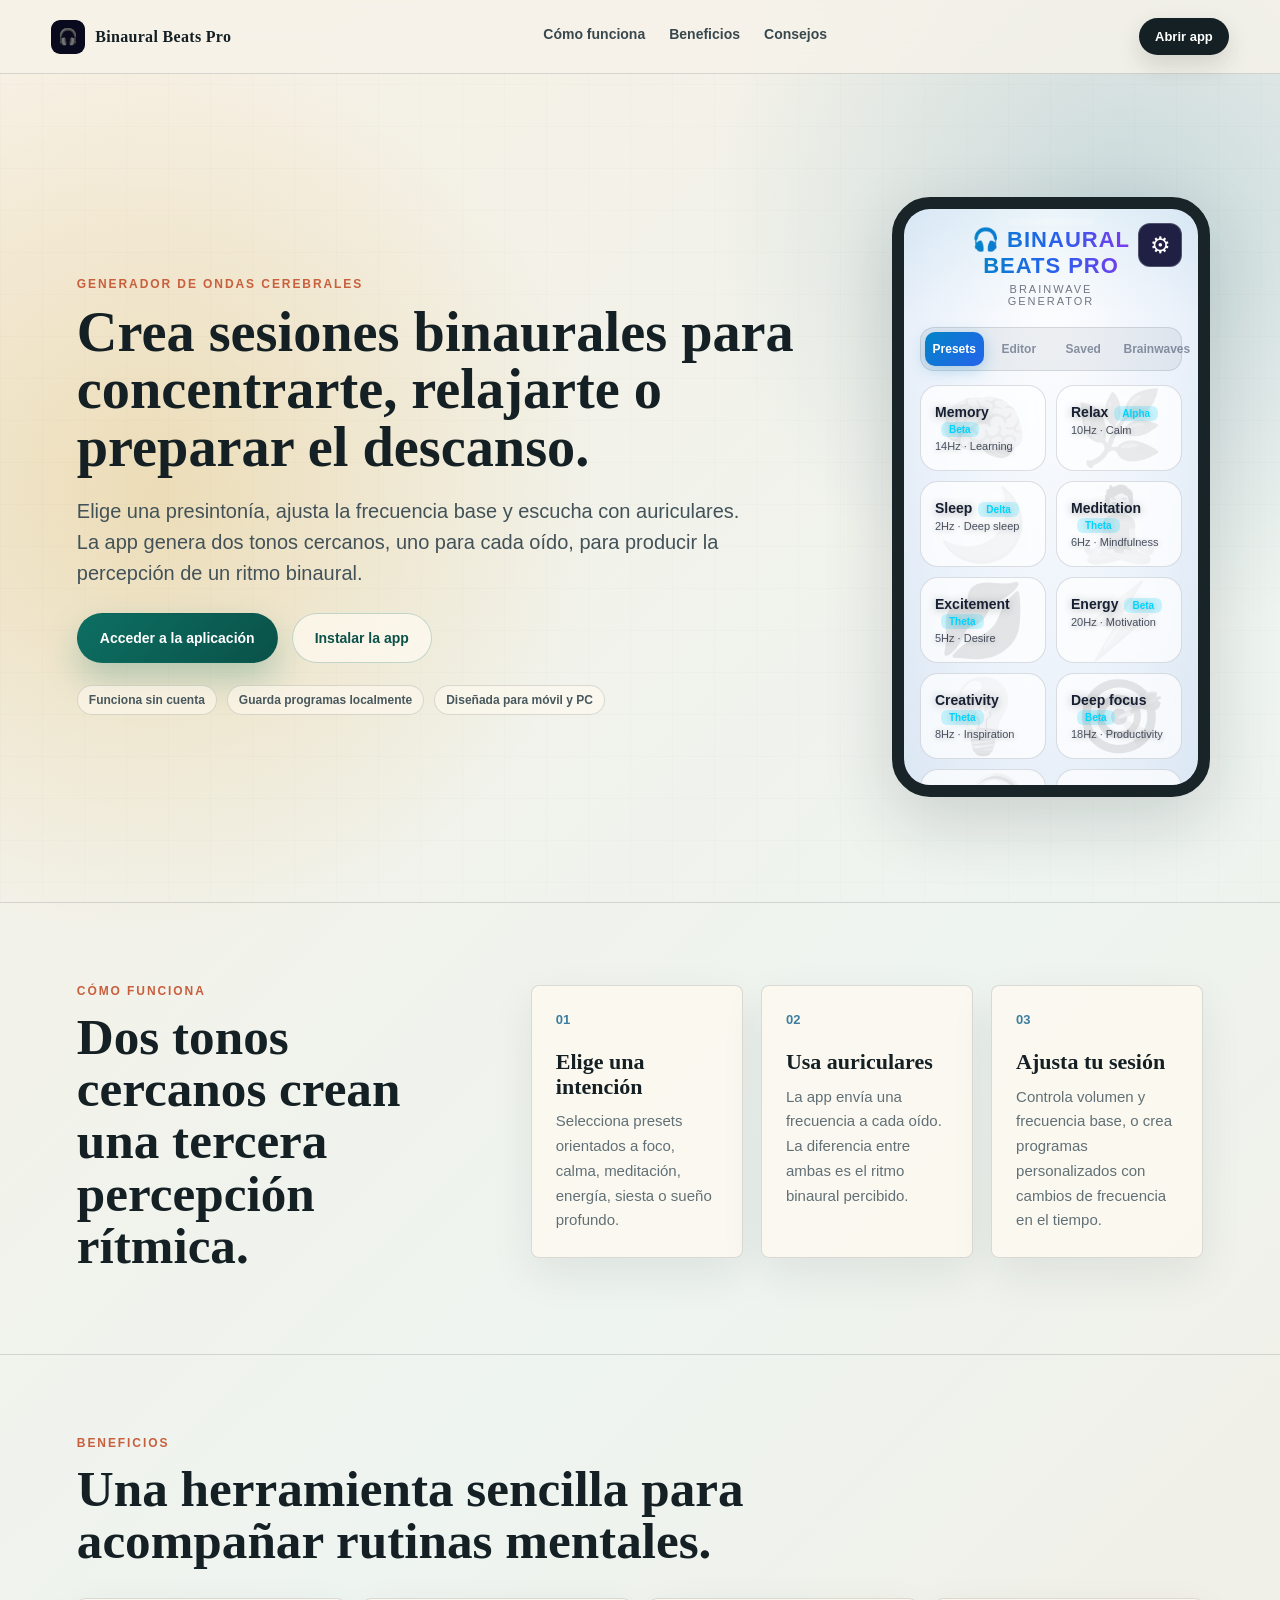
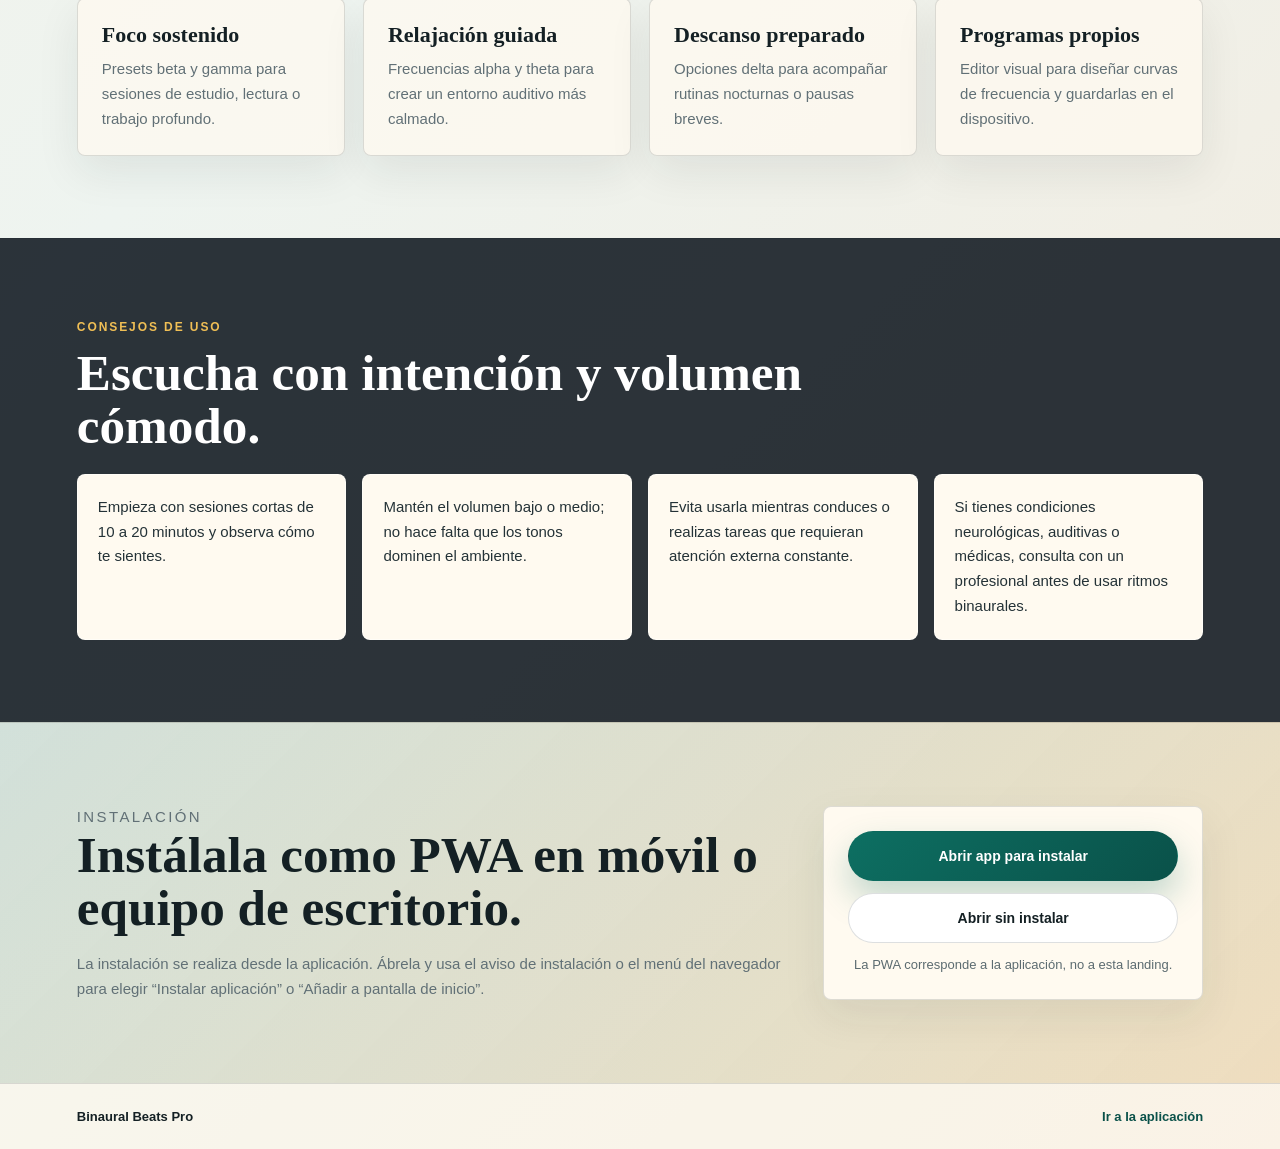
==== commit cbccee39: "añadimos landing page" ====
--- a/index.html
+++ b/index.html
@@ -1,913 +1,133 @@
 <!DOCTYPE html>
 <html lang="es">
 <head>
-<meta charset="UTF-8">
-<meta name="viewport" content="width=device-width, initial-scale=1, maximum-scale=1, user-scalable=no, viewport-fit=cover">
-<meta name="theme-color" content="#0a0a1f">
-<meta name="apple-mobile-web-app-capable" content="yes">
-<meta name="apple-mobile-web-app-status-bar-style" content="black-translucent">
-<title>Binaural Beats Pro</title>
-<link rel="manifest" href="./manifest.json">
-<link rel="icon" href='data:image/svg+xml;utf8,<svg xmlns="http://www.w3.org/2000/svg" viewBox="0 0 100 100"><text y="80" font-size="80">🎧</text></svg>'>
-<link rel="apple-touch-icon" href="./icon.svg">
-<style>
-  *{margin:0;padding:0;box-sizing:border-box;-webkit-tap-highlight-color:transparent;user-select:none}
-  :root{--theme-gradient:linear-gradient(135deg,#00d4ff,#a855f7);--theme-gradient-wide:linear-gradient(90deg,#00d4ff,#a855f7,#ec4899);--theme-soft:linear-gradient(135deg,rgba(0,212,255,0.1),rgba(168,85,247,0.1));--theme-accent:#00d4ff;--theme-glow:rgba(0,212,255,0.35)}
-  html,body{height:100%;overflow:hidden;font-family:-apple-system,BlinkMacSystemFont,"Segoe UI",Roboto,sans-serif;color:#fff;background:#0a0a1f}
-  body{
-    background:radial-gradient(ellipse at top,#1a1a3e 0%,#0a0a1f 50%,#000 100%);
-    display:flex;flex-direction:column;
-    padding-top:env(safe-area-inset-top);
-    padding-bottom:env(safe-area-inset-bottom);
-  }
-  header{
-    position:relative;padding:18px 68px 10px;text-align:center;
-    background:linear-gradient(180deg,rgba(0,212,255,0.08),transparent);
-  }
-  header h1{font-size:22px;font-weight:700;letter-spacing:1px;line-height:1.2;
-    background:var(--theme-gradient-wide);
-    -webkit-background-clip:text;background-clip:text;color:transparent}
-  header p{font-size:11px;opacity:0.6;margin-top:3px;letter-spacing:2px;text-transform:uppercase}
-  .language-options{display:grid;grid-template-columns:repeat(2,1fr);gap:10px}
-  .language-option{min-height:48px;padding:10px 12px;border:1px solid rgba(255,255,255,0.22);border-radius:12px;background:#202044;color:#fff;font-size:14px;cursor:pointer}
-  .language-option.active{border-color:#00d4ff;background:rgba(0,212,255,0.16);box-shadow:0 0 0 2px rgba(0,212,255,0.18)}
-  .settings-trigger{position:absolute;top:14px;right:16px;width:44px;height:44px;border:1px solid rgba(255,255,255,0.22);border-radius:12px;background:#202044;color:#fff;font-size:23px;line-height:1;cursor:pointer;transition:background .2s,transform .2s}
-  .settings-trigger:hover,.settings-trigger:focus-visible{background:rgba(0,212,255,0.25);outline:2px solid #00d4ff;outline-offset:2px}
-  .settings-trigger:active{transform:scale(.95)}
-  main{flex:1;overflow-y:auto;padding:10px 16px 20px;-webkit-overflow-scrolling:touch}
-  .tabs{display:flex;gap:6px;margin-bottom:14px;background:rgba(255,255,255,0.04);padding:4px;border-radius:14px;border:1px solid rgba(255,255,255,0.06)}
-  .tab{flex:1;min-width:0;padding:10px 5px;text-align:center;font-size:12px;font-weight:600;border-radius:10px;cursor:pointer;transition:all .25s;opacity:0.6;white-space:nowrap}
-  .tab.active{background:var(--theme-gradient);opacity:1;box-shadow:0 4px 16px var(--theme-glow)}
-  .view{display:none;animation:fadeIn .3s}
-  .view.active{display:block}
-  @keyframes fadeIn{from{opacity:0;transform:translateY(8px)}to{opacity:1;transform:none}}
-  .presets{display:grid;grid-template-columns:repeat(2,1fr);gap:10px}
-  .preset{
-    position:relative;padding:18px 14px;border-radius:18px;
-    background:rgba(255,255,255,0.04);
-    border:1px solid rgba(255,255,255,0.08);
-    backdrop-filter:blur(10px);
-    cursor:pointer;transition:all .25s;overflow:hidden;
-  }
-  .preset::before{
-    content:"";position:absolute;inset:0;opacity:0;transition:opacity .25s;
-    background:var(--theme-gradient);
-  }
-  .preset:active{transform:scale(0.97)}
-  .preset.active::before{opacity:0.18}
-  .preset.active{border-color:var(--c1);box-shadow:0 0 24px var(--glow)}
-  .preset .icon{position:absolute;inset:0;display:flex;align-items:center;justify-content:center;font-size:clamp(72px,18vw,112px);line-height:1;opacity:0.15;filter:grayscale(1);pointer-events:none;z-index:0}
-  .preset .name{font-size:14px;font-weight:700;position:relative;z-index:1;text-shadow:0 1px 8px rgba(0,0,0,0.35)}
-  .preset .hz{font-size:11px;opacity:0.78;margin-top:3px;position:relative;z-index:1;text-shadow:0 1px 6px rgba(0,0,0,0.35)}
-  .player{
-    position:relative;margin-top:16px;padding:18px;border-radius:22px;
-    background:var(--theme-soft);
-    border:1px solid rgba(255,255,255,0.08);
-    backdrop-filter:blur(20px);
-  }
-  .player.hidden{display:none}
-  .close-player{position:absolute;top:12px;right:12px;z-index:1;display:inline-flex;align-items:center;gap:6px;min-width:44px;min-height:44px;padding:9px 13px;border:1px solid rgba(255,255,255,0.22);border-radius:12px;background:rgba(255,255,255,0.1);color:#fff;font-size:13px;font-weight:700;line-height:1;cursor:pointer;transition:background .2s,transform .2s}
-  .close-player:hover,.close-player:focus-visible{background:rgba(0,212,255,0.25);outline:2px solid #00d4ff;outline-offset:2px}
-  .close-player:active{transform:scale(0.96)}
-  .player-title{padding-right:130px;font-size:13px;opacity:0.7;margin-bottom:10px;text-transform:uppercase;letter-spacing:1.5px}
-  @media (max-width:480px){
-    .close-player{position:relative;top:auto;right:auto;display:flex;width:max-content;align-self:flex-end;margin:0 0 10px auto}
-    .player-title{padding-right:0}
-  }
-  .player-mode{font-size:20px;font-weight:700;margin-bottom:14px}
-  .slider-group{margin-bottom:14px}
-  .slider-label{display:flex;justify-content:space-between;font-size:12px;opacity:0.75;margin-bottom:6px}
-  .slider-label b{color:#00d4ff;font-weight:600}
-  input[type=range]{width:100%;-webkit-appearance:none;height:6px;border-radius:3px;background:rgba(255,255,255,0.1);outline:none}
-  input[type=range]::-webkit-slider-thumb{-webkit-appearance:none;width:22px;height:22px;border-radius:50%;background:var(--theme-gradient);cursor:pointer;box-shadow:0 2px 10px var(--theme-glow)}
-  input[type=range]::-moz-range-thumb{width:22px;height:22px;border-radius:50%;background:var(--theme-gradient);cursor:pointer;border:none}
-  .play-btn{
-    width:100%;padding:16px;margin-top:8px;border:none;border-radius:16px;
-    background:var(--theme-gradient);
-    color:#fff;font-size:16px;font-weight:700;letter-spacing:1px;
-    cursor:pointer;transition:all .2s;
-    box-shadow:0 6px 20px rgba(0,212,255,0.35);
-  }
-  .play-btn:active{transform:scale(0.98)}
-  .play-btn.playing{background:var(--theme-gradient-wide)}
-  .visualizer{display:block;width:100%;height:60px;margin-top:14px;border-radius:12px;background:rgba(0,0,0,0.3);overflow:hidden}
-  /* Editor */
-  .editor-tools{display:flex;gap:8px;margin-bottom:10px;flex-wrap:wrap}
-  .tool-btn{flex:1;min-width:80px;padding:10px;border-radius:12px;border:1px solid rgba(255,255,255,0.1);background:rgba(255,255,255,0.04);color:#fff;font-size:12px;font-weight:600;cursor:pointer}
-  .tool-btn:active{background:rgba(0,212,255,0.2)}
-  .tool-btn.primary{background:var(--theme-gradient);border:none}
-  .canvas-wrap{position:relative;border-radius:16px;overflow:hidden;background:rgba(0,0,0,0.4);border:1px solid rgba(255,255,255,0.08);margin-bottom:12px}
-  canvas#editor{display:block;width:100%;height:260px;touch-action:none}
-  .canvas-labels{position:absolute;inset:0;pointer-events:none;font-size:10px;opacity:0.5}
-  .canvas-labels span{position:absolute}
-  .yl{left:4px;top:4px}.ym{left:4px;top:50%;transform:translateY(-50%)}.yb{left:4px;bottom:4px}
-  .xl{bottom:4px;left:50%;transform:translateX(-50%)}
-  .info-box{padding:12px;border-radius:12px;background:rgba(0,212,255,0.08);border:1px solid rgba(0,212,255,0.2);font-size:12px;line-height:1.5;margin-bottom:12px}
-  .info-box b{color:#00d4ff}
-  .brainwave-list{display:grid;gap:8px}
-  .brainwave-card{padding:14px;border-radius:12px;background:rgba(255,255,255,0.04);border:1px solid rgba(255,255,255,0.08)}
-  .brainwave-card h3{font-size:14px;margin-bottom:4px}
-  .brainwave-card p{font-size:12px;line-height:1.45;opacity:0.75}
-  .settings-section{padding:14px 0;border-bottom:1px solid rgba(255,255,255,0.1)}
-  .settings-section:last-child{border-bottom:0}
-  .settings-section h2{font-size:16px;margin-bottom:10px}
-  .settings-section p{font-size:12px;line-height:1.45;opacity:0.7;margin-bottom:10px}
-  .theme-options{display:grid;grid-template-columns:repeat(2,1fr);gap:10px}
-  .theme-option{min-height:88px;padding:12px;border:1px solid rgba(255,255,255,0.22);border-radius:12px;background:#202044;color:#fff;text-align:left;cursor:pointer}
-  .theme-option strong,.theme-option span{display:block}
-  .theme-option strong{font-size:14px;margin-bottom:5px}
-  .theme-option span{font-size:11px;opacity:0.7}
-  .theme-option.active{border-color:#00d4ff;background:rgba(0,212,255,0.16);box-shadow:0 0 0 2px rgba(0,212,255,0.18)}
-  .settings-note{margin-top:12px;padding:10px;border-radius:10px;background:rgba(0,212,255,0.08);font-size:11px;line-height:1.4}
-  .saved-list{display:flex;flex-direction:column;gap:8px;margin-top:10px}
-  .saved-item{display:flex;align-items:center;justify-content:space-between;padding:12px 14px;border-radius:12px;background:rgba(255,255,255,0.04);border:1px solid rgba(255,255,255,0.08)}
-  .saved-item .name{font-size:13px;font-weight:600}
-  .saved-item .meta{font-size:10px;opacity:0.6;margin-top:2px}
-  .saved-item button{padding:6px 10px;border-radius:8px;border:none;background:rgba(255,255,255,0.1);color:#fff;font-size:11px;cursor:pointer;margin-left:4px}
-  .saved-item button.del{background:rgba(239,68,68,0.2);color:#fca5a5}
-  .empty{text-align:center;padding:30px 20px;opacity:0.5;font-size:13px}
-  .toast{position:fixed;bottom:30px;left:50%;transform:translateX(-50%) translateY(100px);background:rgba(0,0,0,0.9);color:#fff;padding:12px 20px;border-radius:24px;font-size:13px;border:1px solid rgba(0,212,255,0.3);transition:transform .3s;z-index:1000;backdrop-filter:blur(10px)}
-  .toast.show{transform:translateX(-50%) translateY(0)}
-  .install-banner{position:fixed;bottom:20px;left:16px;right:16px;padding:14px;border-radius:16px;background:linear-gradient(135deg,rgba(0,212,255,0.2),rgba(168,85,247,0.2));border:1px solid rgba(0,212,255,0.3);backdrop-filter:blur(20px);display:none;z-index:50;font-size:13px}
-  .install-banner button{margin-left:8px;padding:6px 12px;border-radius:8px;border:none;background:#fff;color:#0a0a1f;font-weight:700;font-size:12px;cursor:pointer}
-  .wave-badge{display:inline-block;padding:2px 8px;border-radius:6px;font-size:10px;font-weight:700;margin-left:6px;background:rgba(0,212,255,0.2);color:#00d4ff}
-  body.light{--theme-gradient:linear-gradient(135deg,#0284c7,#2563eb);--theme-gradient-wide:linear-gradient(90deg,#0284c7,#2563eb,#7c3aed);--theme-soft:linear-gradient(135deg,rgba(2,132,199,0.12),rgba(124,58,237,0.1));--theme-accent:#0284c7;--theme-glow:rgba(2,132,199,0.28);color:#172033;background:radial-gradient(ellipse at top,#ffffff 0%,#edf3fb 58%,#dbe7f4 100%)}
-  body.light header{background:linear-gradient(180deg,rgba(0,120,180,0.08),transparent)}
-  body.light .tabs{background:rgba(23,32,51,0.06);border-color:rgba(23,32,51,0.12)}
-  body.light .tab{color:#43516a}
-  body.light .tab.active{color:#fff}
-  body.light .preset,.light .brainwave-card,.light .saved-item,.light .tool-btn{background:rgba(255,255,255,0.7);border-color:rgba(23,32,51,0.14)}
-  body.light .player{background:linear-gradient(135deg,rgba(0,180,220,0.12),rgba(120,80,220,0.12));border-color:rgba(23,32,51,0.14)}
-  body.light .slider-label,.light .player-title,.light .brainwave-card p{color:#43516a}
-  body.light .tool-btn{color:#172033}
-  body.light .canvas-wrap{background:rgba(255,255,255,0.75);border-color:rgba(23,32,51,0.14)}
-  body.light input[type=range]{background:rgba(23,32,51,0.16)}
-  body.light .info-box{background:rgba(0,150,200,0.1);border-color:rgba(0,130,180,0.3)}
-  body.light .empty{color:#43516a}
-  body.light .theme-option,body.light .language-option{background:rgba(255,255,255,0.7);border-color:rgba(23,32,51,0.14);color:#172033}
-  body.theme-monokai{--theme-gradient:linear-gradient(135deg,#a6e22e,#66d9ef);--theme-gradient-wide:linear-gradient(90deg,#a6e22e,#66d9ef,#ae81ff);--theme-soft:linear-gradient(135deg,rgba(166,226,46,0.14),rgba(102,217,239,0.12));--theme-accent:#a6e22e;--theme-glow:rgba(166,226,46,0.35);color:#f8f8f2;background:#272822}
-  body.theme-monokai header{background:linear-gradient(180deg,rgba(166,226,46,0.12),transparent)}
-  body.theme-monokai .preset,body.theme-monokai .brainwave-card,body.theme-monokai .saved-item,body.theme-monokai .tool-btn{background:rgba(39,40,34,0.82);border-color:rgba(248,248,242,0.18);color:#f8f8f2}
-  body.theme-monokai .tabs{background:rgba(248,248,242,0.08);border-color:rgba(248,248,242,0.18)}
-  body.theme-monokai .player{background:rgba(61,61,50,0.9);border-color:rgba(248,248,242,0.2)}
-  body.theme-monokai .slider-label,body.theme-monokai .player-title,body.theme-monokai .brainwave-card p{color:#d6d6c8}
-  body.theme-monokai .settings-trigger,body.theme-monokai .theme-option,body.theme-monokai .language-option{background:#3e3d32;color:#f8f8f2}
-  body.theme-monokai .theme-option.active{border-color:#a6e22e;background:rgba(166,226,46,0.18)}
-  body.theme-desert{--theme-gradient:linear-gradient(135deg,#b86b35,#d9a441);--theme-gradient-wide:linear-gradient(90deg,#b86b35,#d9a441,#8f5b34);--theme-soft:linear-gradient(135deg,rgba(184,107,53,0.14),rgba(217,164,65,0.16));--theme-accent:#9a5d2e;--theme-glow:rgba(184,107,53,0.3);color:#3f2f23;background:linear-gradient(160deg,#f7eddc,#e5cda8)}
-  body.theme-desert header{background:linear-gradient(180deg,rgba(160,93,44,0.12),transparent)}
-  body.theme-desert .tabs{background:rgba(255,250,240,0.5);border-color:rgba(63,47,35,0.18)}
-  body.theme-desert .tab{color:#664c38}
-  body.theme-desert .tab.active{color:#fff}
-  body.theme-desert .preset,body.theme-desert .brainwave-card,body.theme-desert .saved-item,body.theme-desert .tool-btn{background:rgba(255,250,240,0.72);border-color:rgba(63,47,35,0.2);color:#3f2f23}
-  body.theme-desert .player{background:rgba(250,235,210,0.82);border-color:rgba(63,47,35,0.2)}
-  body.theme-desert .slider-label,body.theme-desert .player-title,body.theme-desert .brainwave-card p{color:#664c38}
-  body.theme-desert .settings-trigger,body.theme-desert .theme-option,body.theme-desert .language-option{background:#fff8eb;color:#3f2f23}
-  body.theme-desert .theme-option.active{border-color:#b86b35;background:rgba(184,107,53,0.16)}
-  body.theme-ocean{--theme-gradient:linear-gradient(135deg,#2dd4bf,#0284c7);--theme-gradient-wide:linear-gradient(90deg,#2dd4bf,#0284c7,#2563eb);--theme-soft:linear-gradient(135deg,rgba(45,212,191,0.14),rgba(2,132,199,0.16));--theme-accent:#5eead4;--theme-glow:rgba(45,212,191,0.32);color:#e5f7ff;background:linear-gradient(160deg,#082f49,#0f766e)}
-  body.theme-ocean header{background:linear-gradient(180deg,rgba(45,212,191,0.16),transparent)}
-  body.theme-ocean .tabs{background:rgba(229,247,255,0.08);border-color:rgba(229,247,255,0.2)}
-  body.theme-ocean .preset,body.theme-ocean .brainwave-card,body.theme-ocean .saved-item,body.theme-ocean .tool-btn{background:rgba(8,47,73,0.72);border-color:rgba(229,247,255,0.2);color:#e5f7ff}
-  body.theme-ocean .player{background:rgba(15,118,110,0.72);border-color:rgba(229,247,255,0.2)}
-  body.theme-ocean .slider-label,body.theme-ocean .player-title,body.theme-ocean .brainwave-card p{color:#b9e8ef}
-  body.theme-ocean .settings-trigger,body.theme-ocean .theme-option,body.theme-ocean .language-option{background:#0b486b;color:#e5f7ff}
-  body.theme-ocean .theme-option.active{border-color:#5eead4;background:rgba(45,212,191,0.18)}
-  body.theme-solarized{--theme-gradient:linear-gradient(135deg,#268bd2,#2aa198);--theme-gradient-wide:linear-gradient(90deg,#268bd2,#2aa198,#859900);--theme-soft:linear-gradient(135deg,rgba(38,139,210,0.12),rgba(42,161,152,0.14));--theme-accent:#268bd2;--theme-glow:rgba(38,139,210,0.28);color:#586e75;background:#fdf6e3}
-  body.theme-solarized header{background:linear-gradient(180deg,rgba(38,139,210,0.1),transparent)}
-  body.theme-solarized .tabs{background:rgba(88,110,117,0.08);border-color:rgba(88,110,117,0.2)}
-  body.theme-solarized .tab{color:#657b83}
-  body.theme-solarized .tab.active{color:#fff}
-  body.theme-solarized .preset,body.theme-solarized .brainwave-card,body.theme-solarized .saved-item,body.theme-solarized .tool-btn{background:rgba(255,255,255,0.5);border-color:rgba(88,110,117,0.2);color:#586e75}
-  body.theme-solarized .player{background:rgba(238,232,213,0.8);border-color:rgba(88,110,117,0.2)}
-  body.theme-solarized .slider-label,body.theme-solarized .player-title,body.theme-solarized .brainwave-card p{color:#657b83}
-  body.theme-solarized .settings-trigger,body.theme-solarized .theme-option,body.theme-solarized .language-option{background:#eee8d5;color:#586e75}
-  body.theme-solarized .theme-option.active{border-color:#268bd2;background:rgba(38,139,210,0.14)}
-</style>
+  <meta charset="UTF-8">
+  <meta name="viewport" content="width=device-width, initial-scale=1">
+  <meta name="theme-color" content="#101820">
+  <meta name="description" content="Binaural Beats Pro: generador de ritmos binaurales para sesiones de enfoque, relajación, meditación y descanso.">
+  <title>Binaural Beats Pro | Ritmos binaurales para foco, calma y descanso</title>
+  <link rel="icon" href="./app/icon.svg" type="image/svg+xml">
+  <link rel="apple-touch-icon" href="./app/icon.svg">
+  <link rel="stylesheet" href="./landing.css?v=2">
 </head>
 <body>
+  <header class="site-header" aria-label="Cabecera principal">
+    <a class="brand" href="./" aria-label="Binaural Beats Pro">
+      <img src="./app/icon.svg" alt="" width="34" height="34">
+      <span>Binaural Beats Pro</span>
+    </a>
+    <nav class="main-nav" aria-label="Navegación">
+      <a href="#funciona">Cómo funciona</a>
+      <a href="#beneficios">Beneficios</a>
+      <a href="#consejos">Consejos</a>
+    </nav>
+    <a class="header-action" href="./app/">Abrir app</a>
+  </header>
 
-<header>
-  <button class="settings-trigger" id="settingsTrigger" type="button" aria-label="Abrir ajustes">⚙</button>
-  <h1>🎧 BINAURAL BEATS PRO</h1>
-  <p data-i18n="tagline">Generador de ondas cerebrales</p>
-</header>
+  <main>
+    <section class="hero" aria-labelledby="hero-title">
+      <div class="hero-copy">
+        <p class="eyebrow">Generador de ondas cerebrales</p>
+        <h1 id="hero-title">Crea sesiones binaurales para concentrarte, relajarte o preparar el descanso.</h1>
+        <p class="hero-text">Elige una presintonía, ajusta la frecuencia base y escucha con auriculares. La app genera dos tonos cercanos, uno para cada oído, para producir la percepción de un ritmo binaural.</p>
+        <div class="hero-actions" aria-label="Acciones principales">
+          <a class="button primary" href="./app/">Acceder a la aplicación</a>
+          <a class="button secondary" href="./app/?install=1">Instalar la app</a>
+        </div>
+        <div class="trust-row" aria-label="Características rápidas">
+          <span>Funciona sin cuenta</span>
+          <span>Guarda programas localmente</span>
+          <span>Diseñada para móvil y PC</span>
+        </div>
+      </div>
+      <div class="hero-visual" aria-label="Vista previa de la aplicación">
+        <div class="phone-frame">
+          <iframe title="Vista previa de Binaural Beats Pro" src="./app/" loading="lazy"></iframe>
+        </div>
+      </div>
+    </section>
 
-<main>
-  <div class="tabs">
-    <div class="tab active" data-view="presets" data-i18n="presetsTab">Presintonías</div>
-    <div class="tab" data-view="editor" data-i18n="editorTab">Editor</div>
-    <div class="tab" data-view="saved" data-i18n="savedTab">Guardados</div>
-    <div class="tab" data-view="brainwaves" data-i18n="brainwavesTab">Ondas</div>
-  </div>
+    <section class="section split" id="funciona" aria-labelledby="funciona-title">
+      <div>
+        <p class="section-kicker">Cómo funciona</p>
+        <h2 id="funciona-title">Dos tonos cercanos crean una tercera percepción rítmica.</h2>
+      </div>
+      <div class="steps">
+        <article>
+          <span>01</span>
+          <h3>Elige una intención</h3>
+          <p>Selecciona presets orientados a foco, calma, meditación, energía, siesta o sueño profundo.</p>
+        </article>
+        <article>
+          <span>02</span>
+          <h3>Usa auriculares</h3>
+          <p>La app envía una frecuencia a cada oído. La diferencia entre ambas es el ritmo binaural percibido.</p>
+        </article>
+        <article>
+          <span>03</span>
+          <h3>Ajusta tu sesión</h3>
+          <p>Controla volumen y frecuencia base, o crea programas personalizados con cambios de frecuencia en el tiempo.</p>
+        </article>
+      </div>
+    </section>
 
-  <!-- VISTA PRESETS -->
-  <div class="view active" id="view-presets">
-    <div class="presets" id="presetGrid"></div>
+    <section class="section" id="beneficios" aria-labelledby="beneficios-title">
+      <div class="section-heading">
+        <p class="section-kicker">Beneficios</p>
+        <h2 id="beneficios-title">Una herramienta sencilla para acompañar rutinas mentales.</h2>
+      </div>
+      <div class="benefit-grid">
+        <article>
+          <h3>Foco sostenido</h3>
+          <p>Presets beta y gamma para sesiones de estudio, lectura o trabajo profundo.</p>
+        </article>
+        <article>
+          <h3>Relajación guiada</h3>
+          <p>Frecuencias alpha y theta para crear un entorno auditivo más calmado.</p>
+        </article>
+        <article>
+          <h3>Descanso preparado</h3>
+          <p>Opciones delta para acompañar rutinas nocturnas o pausas breves.</p>
+        </article>
+        <article>
+          <h3>Programas propios</h3>
+          <p>Editor visual para diseñar curvas de frecuencia y guardarlas en el dispositivo.</p>
+        </article>
+      </div>
+    </section>
 
-    <div class="player hidden" id="playerPanel">
-      <button class="close-player" id="closePlayerBtn" aria-label="Volver a las presintonías"><span aria-hidden="true">←</span><span data-i18n="closePlayer">Volver</span></button>
-      <div class="player-title" data-i18n="player">Reproductor</div>
-      <div class="player-mode" id="currentMode" data-i18n="selectPreset">Selecciona un preset</div>
+    <section class="section advice-band" id="consejos" aria-labelledby="consejos-title">
+      <div class="section-heading compact">
+        <p class="section-kicker">Consejos de uso</p>
+        <h2 id="consejos-title">Escucha con intención y volumen cómodo.</h2>
+      </div>
+      <div class="advice-list">
+        <p>Empieza con sesiones cortas de 10 a 20 minutos y observa cómo te sientes.</p>
+        <p>Mantén el volumen bajo o medio; no hace falta que los tonos dominen el ambiente.</p>
+        <p>Evita usarla mientras conduces o realizas tareas que requieran atención externa constante.</p>
+        <p>Si tienes condiciones neurológicas, auditivas o médicas, consulta con un profesional antes de usar ritmos binaurales.</p>
+      </div>
+    </section>
 
-      <div class="slider-group">
-        <div class="slider-label"><span data-i18n="baseFrequency">Frecuencia base</span><b><span id="baseVal">200</span> Hz</b></div>
-        <input type="range" id="baseFreq" min="100" max="500" value="200" step="1">
+    <section class="section install-section" aria-labelledby="install-title">
+      <div>
+        <p class="section-kicker">Instalación</p>
+        <h2 id="install-title">Instálala como PWA en móvil o equipo de escritorio.</h2>
+        <p>La instalación se realiza desde la aplicación. Ábrela y usa el aviso de instalación o el menú del navegador para elegir “Instalar aplicación” o “Añadir a pantalla de inicio”.</p>
       </div>
-      <div class="slider-group">
-        <div class="slider-label"><span data-i18n="volume">Volumen</span><b><span id="volVal">50</span>%</b></div>
-        <input type="range" id="volume" min="0" max="100" value="50">
+      <div class="install-card">
+        <a class="button primary wide" href="./app/?install=1">Abrir app para instalar</a>
+        <a class="button ghost wide" href="./app/">Abrir sin instalar</a>
+        <output id="installStatus">La PWA corresponde a la aplicación, no a esta landing.</output>
       </div>
+    </section>
+  </main>
 
-      <button class="play-btn" id="playBtn" data-i18n="start">▶  INICIAR</button>
+  <footer class="site-footer">
+    <span>Binaural Beats Pro</span>
+    <a href="./app/">Ir a la aplicación</a>
+  </footer>
 
-      <canvas class="visualizer" id="visualizer"></canvas>
-    </div>
-  </div>
-
-  <!-- VISTA EDITOR -->
-  <div class="view" id="view-editor">
-    <div class="info-box">
-      <b data-i18n="howToUse">¿Cómo usar?</b> <span data-i18n="editorHelp">Toca el gráfico para añadir puntos. Arrástralos para definir la frecuencia del batido binaural a lo largo del tiempo. La línea muestra la diferencia entre oídos (Hz).</span>
-    </div>
-
-    <div class="canvas-wrap">
-      <canvas id="editor"></canvas>
-      <div class="canvas-labels">
-        <span class="yl">40 Hz</span>
-        <span class="ym">20 Hz</span>
-        <span class="yb">0 Hz</span>
-        <span class="xl" data-i18n="time">Tiempo →</span>
-      </div>
-    </div>
-
-    <div class="editor-tools">
-      <button class="tool-btn" id="clearBtn">⌫ <span data-i18n="clear">Limpiar</span></button>
-      <button class="tool-btn" id="saveBtn">▣ <span data-i18n="save">Guardar</span></button>
-      <button class="tool-btn primary" id="playCustomBtn">▶ <span data-i18n="play">Reproducir</span></button>
-    </div>
-
-    <div class="slider-group">
-      <div class="slider-label"><span data-i18n="totalDuration">Duración total</span><b><span id="durVal">60</span>s</b></div>
-      <input type="range" id="duration" min="10" max="600" value="60" step="5">
-    </div>
-    <div class="slider-group">
-      <div class="slider-label"><span data-i18n="baseFrequency">Frecuencia base</span><b><span id="baseVal2">200</span> Hz</b></div>
-      <input type="range" id="baseFreq2" min="100" max="500" value="200" step="1">
-    </div>
-  </div>
-
-  <!-- VISTA GUARDADOS -->
-  <div class="view" id="view-saved">
-    <div class="info-box" data-i18n="savedInfo">Tus programas personalizados se guardan localmente en este dispositivo.</div>
-    <div class="saved-list" id="savedList"></div>
-  </div>
-
-  <!-- VISTA ONDAS CEREBRALES -->
-  <div class="view" id="view-brainwaves">
-    <div class="info-box">
-      <b data-i18n="brainwavesIntroTitle">¿Qué son las ondas cerebrales?</b>
-      <span data-i18n="brainwavesIntro">Son patrones de actividad eléctrica del cerebro que se describen por su frecuencia, medida en hercios (Hz). Las asociaciones siguientes son orientativas y no sustituyen consejo médico.</span>
-    </div>
-    <div class="brainwave-list">
-      <article class="brainwave-card"><h3 data-i18n="deltaTitle">Delta · 0,5–4 Hz</h3><p data-i18n="deltaInfo">Se asocia habitualmente con el sueño profundo y el descanso.</p></article>
-      <article class="brainwave-card"><h3 data-i18n="thetaTitle">Theta · 4–8 Hz</h3><p data-i18n="thetaInfo">Se relaciona con relajación profunda, imaginación y meditación.</p></article>
-      <article class="brainwave-card"><h3 data-i18n="alphaTitle">Alpha · 8–13 Hz</h3><p data-i18n="alphaInfo">Suele aparecer en estados de calma despierta y relajación.</p></article>
-      <article class="brainwave-card"><h3 data-i18n="betaTitle">Beta · 13–30 Hz</h3><p data-i18n="betaInfo">Se vincula normalmente con atención, concentración y actividad mental.</p></article>
-      <article class="brainwave-card"><h3 data-i18n="gammaTitle">Gamma · 30–100 Hz</h3><p data-i18n="gammaInfo">Se estudia en relación con procesamiento de información y atención intensa.</p></article>
-    </div>
-    <div class="info-box">
-      <b data-i18n="binauralTitle">¿Cómo funciona esta aplicación?</b>
-      <span data-i18n="binauralInfo">La aplicación reproduce dos tonos parecidos: uno en cada oído. La diferencia entre sus frecuencias crea la sensación de un ritmo binaural. Por ejemplo, 200 Hz en un oído y 210 Hz en el otro producen una diferencia de 10 Hz. Se recomienda usar auriculares y mantener un volumen cómodo.</span>
-    </div>
-  </div>
-
-  <!-- VISTA AJUSTES -->
-  <div class="view" id="view-settings">
-    <div class="settings-section">
-      <h2 data-i18n="languageTitle">Idioma</h2>
-      <p data-i18n="languageInfo">Elige el idioma de la aplicación.</p>
-      <div class="language-options" aria-label="Idioma">
-        <button class="language-option" type="button" data-language="es">Español</button>
-        <button class="language-option" type="button" data-language="en">English</button>
-      </div>
-    </div>
-    <div class="settings-section">
-      <h2 data-i18n="themeTitle">Tema de la aplicación</h2>
-      <p data-i18n="themeInfo">Personaliza la apariencia de Binaural Beats Pro.</p>
-      <div class="theme-options">
-        <button class="theme-option" type="button" data-theme="dark">
-          <strong data-i18n="darkTheme">Oscuro</strong>
-          <span data-i18n="darkThemeInfo">Fondo oscuro para sesiones nocturnas.</span>
-        </button>
-        <button class="theme-option" type="button" data-theme="light">
-          <strong data-i18n="lightTheme">Claro</strong>
-          <span data-i18n="lightThemeInfo">Interfaz luminosa para el día.</span>
-        </button>
-        <button class="theme-option" type="button" data-theme="monokai">
-          <strong data-i18n="monokaiTheme">Monokai</strong>
-          <span data-i18n="monokaiThemeInfo">Contraste cálido para código y foco.</span>
-        </button>
-        <button class="theme-option" type="button" data-theme="desert">
-          <strong data-i18n="desertTheme">Arena</strong>
-          <span data-i18n="desertThemeInfo">Paleta suave y cálida para el día.</span>
-        </button>
-        <button class="theme-option" type="button" data-theme="ocean">
-          <strong data-i18n="oceanTheme">Océano</strong>
-          <span data-i18n="oceanThemeInfo">Azules profundos y turquesa.</span>
-        </button>
-        <button class="theme-option" type="button" data-theme="solarized">
-          <strong data-i18n="solarizedTheme">Solarizado</strong>
-          <span data-i18n="solarizedThemeInfo">Baja fatiga visual y tonos suaves.</span>
-        </button>
-      </div>
-      <div class="settings-note" data-i18n="settingsSaved">Tus preferencias se guardan automáticamente en este dispositivo.</div>
-    </div>
-  </div>
-</main>
-
-<div class="toast" id="toast"></div>
-<div class="install-banner" id="installBanner">
-  ▣ <span data-i18n="installAsApp">Instalar como app</span>
-  <button id="installBtn" data-i18n="install">Instalar</button>
-</div>
-
-<script>
-/* ============ PWA ============ */
-if('serviceWorker' in navigator){
-  navigator.serviceWorker.register('./sw.js').catch(()=>{});
-}
-let deferredPrompt;
-window.addEventListener('beforeinstallprompt',e=>{
-  deferredPrompt=e;
-  document.getElementById('installBanner').style.display='block';
-});
-document.getElementById('installBtn').onclick=async()=>{
-  if(deferredPrompt){deferredPrompt.prompt();deferredPrompt=null;document.getElementById('installBanner').style.display='none';}
-};
-
-/* ============ PRESETS ============ */
-const TRANSLATIONS={
-  es:{tagline:'Generador de ondas cerebrales',presetsTab:'Presintonías',editorTab:'Editor',savedTab:'Guardados',player:'Reproductor',selectPreset:'Selecciona una presintonía',baseFrequency:'Frecuencia base',volume:'Volumen',start:'▶  INICIAR',stop:'■  DETENER',howToUse:'¿Cómo usar?',editorHelp:'Toca el gráfico para añadir puntos. Arrástralos para definir la frecuencia del batido binaural a lo largo del tiempo. La línea muestra la diferencia entre oídos (Hz).',time:'Tiempo →',clear:'Limpiar',save:'Guardar',play:'Reproducir',totalDuration:'Duración total',savedInfo:'Tus programas personalizados se guardan localmente en este dispositivo.',installAsApp:'Instalar como app',install:'Instalar',addPoints:'Toca para añadir puntos',selectFirst:'Selecciona una presintonía primero',needTwo:'Añade al menos 2 puntos al gráfico',needTwoShort:'Añade al menos 2 puntos',finished:'Programa finalizado',programName:'Nombre del programa:',myProgram:'Mi programa',saved:'✓ Programa guardado',empty:'No hay programas guardados aún.<br>Crea uno en el Editor.',load:'Cargar',delete:'Eliminar',deleted:'Eliminado',loaded:'Cargado en el editor',playing:'▶ Reproduciendo',confirmDelete:'¿Eliminar este programa?',points:'puntos',base:'Base',presets:{memoria:['Memoria','Aprendizaje','Beta 14Hz - Concentración y memoria'],relax:['Relajarse','Calma','Alpha 10Hz - Relajación profunda'],dormir:['Dormir','Sueño profundo','Delta 2Hz - Sueño profundo'],meditar:['Meditación','Atención plena','Theta 6Hz - Meditación'],deseo:['Excitación','Deseo','Theta 5Hz - Sensualidad'],energia:['Energía','Motivación','Beta 20Hz - Energía']}},
-  en:{tagline:'Brainwave generator',presetsTab:'Presets',editorTab:'Editor',savedTab:'Saved',player:'Player',selectPreset:'Select a preset',baseFrequency:'Base frequency',volume:'Volume',start:'▶  START',stop:'■  STOP',howToUse:'How to use',editorHelp:'Tap the graph to add points. Drag them to define the binaural beat frequency over time. The line shows the difference between ears (Hz).',time:'Time →',clear:'Clear',save:'Save',play:'Play',totalDuration:'Total duration',savedInfo:'Your custom programs are stored locally on this device.',installAsApp:'Install as app',install:'Install',addPoints:'Tap to add points',selectFirst:'Select a preset first',needTwo:'Add at least 2 points to the graph',needTwoShort:'Add at least 2 points',finished:'Program finished',programName:'Program name:',myProgram:'My program',saved:'✓ Program saved',empty:'No saved programs yet.<br>Create one in the Editor.',load:'Load',delete:'Delete',deleted:'Deleted',loaded:'Loaded in editor',playing:'▶ Playing',confirmDelete:'Delete this program?',points:'points',base:'Base',presets:{memoria:['Memory','Learning','Beta 14Hz - Focus and memory'],relax:['Relax','Calm','Alpha 10Hz - Deep relaxation'],dormir:['Sleep','Deep sleep','Delta 2Hz - Deep sleep'],meditar:['Meditation','Mindfulness','Theta 6Hz - Meditation'],deseo:['Excitement','Desire','Theta 5Hz - Sensuality'],energia:['Energy','Motivation','Beta 20Hz - Energy']}}
-};
-Object.assign(TRANSLATIONS.es.presets,{
-  creatividad:['Creatividad','Inspiración','Theta 8Hz - Flujo creativo'],
-  enfoque:['Enfoque profundo','Productividad','Beta 18Hz - Atención sostenida'],
-  claridad:['Claridad','Equilibrio','Alpha 12Hz - Claridad mental'],
-  siesta:['Siesta','Descanso breve','Delta 3Hz - Descanso reparador'],
-  respiracion:['Respiración','Serenidad','Theta 4Hz - Respiración consciente'],
-  alerta:['Alerta','Activación','Gamma 30Hz - Estado de alerta']
-});
-Object.assign(TRANSLATIONS.en.presets,{
-  creatividad:['Creativity','Inspiration','Theta 8Hz - Creative flow'],
-  enfoque:['Deep focus','Productivity','Beta 18Hz - Sustained attention'],
-  claridad:['Clarity','Balance','Alpha 12Hz - Mental clarity'],
-  siesta:['Power nap','Short rest','Delta 3Hz - Restorative rest'],
-  respiracion:['Breathing','Serenity','Theta 4Hz - Mindful breathing'],
-  alerta:['Alertness','Activation','Gamma 30Hz - Alert state']
-});
-Object.assign(TRANSLATIONS.es,{
-  brainwavesTab:'Ondas',brainwavesIntroTitle:'¿Qué son las ondas cerebrales?',brainwavesIntro:'Son patrones de actividad eléctrica del cerebro que se describen por su frecuencia, medida en hercios (Hz). Las asociaciones siguientes son orientativas y no sustituyen consejo médico.',deltaTitle:'Delta · 0,5–4 Hz',deltaInfo:'Se asocia habitualmente con el sueño profundo y el descanso.',thetaTitle:'Theta · 4–8 Hz',thetaInfo:'Se relaciona con relajación profunda, imaginación y meditación.',alphaTitle:'Alpha · 8–13 Hz',alphaInfo:'Suele aparecer en estados de calma despierta y relajación.',betaTitle:'Beta · 13–30 Hz',betaInfo:'Se vincula normalmente con atención, concentración y actividad mental.',gammaTitle:'Gamma · 30–100 Hz',gammaInfo:'Se estudia en relación con procesamiento de información y atención intensa.',binauralTitle:'¿Cómo funciona esta aplicación?',binauralInfo:'La aplicación reproduce dos tonos parecidos: uno en cada oído. La diferencia entre sus frecuencias crea la sensación de un ritmo binaural. Por ejemplo, 200 Hz en un oído y 210 Hz en el otro producen una diferencia de 10 Hz. Se recomienda usar auriculares y mantener un volumen cómodo.'
-});
-Object.assign(TRANSLATIONS.en,{
-  brainwavesTab:'Brainwaves',brainwavesIntroTitle:'What are brainwaves?',brainwavesIntro:'They are patterns of electrical activity in the brain described by their frequency, measured in hertz (Hz). The associations below are general guidance and are not medical advice.',deltaTitle:'Delta · 0.5–4 Hz',deltaInfo:'Commonly associated with deep sleep and rest.',thetaTitle:'Theta · 4–8 Hz',thetaInfo:'Related to deep relaxation, imagination and meditation.',alphaTitle:'Alpha · 8–13 Hz',alphaInfo:'Often present during relaxed, awake states and calm.',betaTitle:'Beta · 13–30 Hz',betaInfo:'Usually linked with attention, concentration and mental activity.',gammaTitle:'Gamma · 30–100 Hz',gammaInfo:'Studied in relation to information processing and intense attention.',binauralTitle:'How does this application work?',binauralInfo:'The application plays two similar tones, one in each ear. The difference between their frequencies creates the perception of a binaural beat. For example, 200 Hz in one ear and 210 Hz in the other create a 10 Hz difference. Headphones and a comfortable volume are recommended.'
-});
-TRANSLATIONS.es.darkTheme='🌙 Oscuro';
-TRANSLATIONS.es.lightTheme='☀️ Claro';
-TRANSLATIONS.en.darkTheme='🌙 Dark';
-TRANSLATIONS.en.lightTheme='☀️ Light';
-Object.assign(TRANSLATIONS.es,{darkTheme:'Oscuro',lightTheme:'Claro',monokaiTheme:'Monokai',monokaiThemeInfo:'Contraste cálido para código y foco.',desertTheme:'Arena',desertThemeInfo:'Paleta suave y cálida para el día.',oceanTheme:'Océano',oceanThemeInfo:'Azules profundos y turquesa.',solarizedTheme:'Solarizado',solarizedThemeInfo:'Baja fatiga visual y tonos suaves.'});
-Object.assign(TRANSLATIONS.en,{darkTheme:'Dark',lightTheme:'Light',monokaiTheme:'Monokai',monokaiThemeInfo:'Warm contrast for code and focus.',desertTheme:'Desert sand',desertThemeInfo:'Soft, warm palette for daytime.',oceanTheme:'Ocean',oceanThemeInfo:'Deep blues and turquoise.',solarizedTheme:'Solarized',solarizedThemeInfo:'Low eye strain with gentle tones.'});
-TRANSLATIONS.es.closePlayer='Volver';
-TRANSLATIONS.es.closePlayerAria='Volver a las presintonías';
-TRANSLATIONS.en.closePlayer='Back';
-TRANSLATIONS.en.closePlayerAria='Back to presets';
-Object.assign(TRANSLATIONS.es,{settingsTab:'Ajustes',settingsAria:'Abrir ajustes',languageTitle:'Idioma',languageInfo:'Elige el idioma de la aplicación.',themeTitle:'Tema de la aplicación',themeInfo:'Personaliza la apariencia de Binaural Beats Pro.',darkTheme:'Oscuro',darkThemeInfo:'Fondo oscuro para sesiones nocturnas.',lightTheme:'Claro',lightThemeInfo:'Interfaz luminosa para el día.',settingsSaved:'Tus preferencias se guardan automáticamente en este dispositivo.'});
-Object.assign(TRANSLATIONS.en,{settingsTab:'Settings',settingsAria:'Open settings',languageTitle:'Language',languageInfo:'Choose the application language.',themeTitle:'Application theme',themeInfo:'Customize the appearance of Binaural Beats Pro.',darkTheme:'Dark',darkThemeInfo:'Dark background for night sessions.',lightTheme:'Light',lightThemeInfo:'Bright interface for daytime use.',settingsSaved:'Your preferences are saved automatically on this device.'});
-let language=localStorage.getItem('bb_language')||((navigator.language||'es').toLowerCase().startsWith('en')?'en':'es');
-const t=key=>TRANSLATIONS[language][key]||key;
-const savedTheme=localStorage.getItem('bb_theme');
-let theme=savedTheme||((window.matchMedia&&window.matchMedia('(prefers-color-scheme: light)').matches)?'light':'dark');
-function setTheme(value){
-  const themes=['dark','light','monokai','desert','ocean','solarized'];
-  theme=themes.includes(value)?value:'dark';
-  document.body.classList.remove('light','theme-monokai','theme-desert','theme-ocean','theme-solarized');
-  document.body.classList.toggle('light',theme==='light');
-  if(theme!=='dark'&&theme!=='light') document.body.classList.add(`theme-${theme}`);
-  document.querySelectorAll('.theme-option').forEach(button=>button.classList.toggle('active',button.dataset.theme===theme));
-  localStorage.setItem('bb_theme',theme);
-}
-function translateStatic(){
-  document.documentElement.lang=language;
-  document.querySelectorAll('[data-i18n]').forEach(el=>{el.innerHTML=t(el.dataset.i18n);});
-  document.querySelectorAll('.language-option').forEach(button=>button.classList.toggle('active',button.dataset.language===language));
-  document.querySelector('.theme-options').setAttribute('aria-label',language==='es'?'Tema':'Theme');
-  document.getElementById('closePlayerBtn').setAttribute('aria-label',t('closePlayerAria'));
-  document.getElementById('settingsTrigger').setAttribute('aria-label',t('settingsAria'));
-}
-const PRESETS = [
-  {id:'memoria',name:'Memoria',sub:'Aprendizaje',icon:'🧠',beat:14,base:200,wave:'Beta',grad:'linear-gradient(135deg,#00d4ff,#0066ff)',c1:'#00d4ff',glow:'rgba(0,212,255,0.4)',desc:'Beta 14Hz - Concentración y memoria'},
-  {id:'relax',name:'Relajarse',sub:'Calma',icon:'🌿',beat:10,base:200,wave:'Alpha',grad:'linear-gradient(135deg,#10b981,#059669)',c1:'#10b981',glow:'rgba(16,185,129,0.4)',desc:'Alpha 10Hz - Relajación profunda'},
-  {id:'dormir',name:'Dormir',sub:'Sueño profundo',icon:'🌙',beat:2,base:180,wave:'Delta',grad:'linear-gradient(135deg,#6366f1,#312e81)',c1:'#6366f1',glow:'rgba(99,102,241,0.4)',desc:'Delta 2Hz - Sueño profundo'},
-  {id:'meditar',name:'Meditación',sub:'Atención plena',icon:'🧘',beat:6,base:200,wave:'Theta',grad:'linear-gradient(135deg,#a855f7,#7e22ce)',c1:'#a855f7',glow:'rgba(168,85,247,0.4)',desc:'Theta 6Hz - Meditación'},
-  {id:'deseo',name:'Excitación',sub:'Deseo',icon:'💋',beat:5,base:210,wave:'Theta',grad:'linear-gradient(135deg,#ec4899,#be185d)',c1:'#ec4899',glow:'rgba(236,72,153,0.4)',desc:'Theta 5Hz - Sensualidad'},
-  {id:'energia',name:'Energía',sub:'Motivación',icon:'⚡',beat:20,base:220,wave:'Beta',grad:'linear-gradient(135deg,#f59e0b,#dc2626)',c1:'#f59e0b',glow:'rgba(245,158,11,0.4)',desc:'Beta 20Hz - Energía'},
-  {id:'creatividad',name:'Creatividad',sub:'Inspiración',icon:'💡',beat:8,base:210,wave:'Theta',grad:'linear-gradient(135deg,#f97316,#ea580c)',c1:'#f97316',glow:'rgba(249,115,22,0.4)',desc:'Theta 8Hz - Flujo creativo'},
-  {id:'enfoque',name:'Enfoque profundo',sub:'Productividad',icon:'🎯',beat:18,base:220,wave:'Beta',grad:'linear-gradient(135deg,#14b8a6,#0f766e)',c1:'#14b8a6',glow:'rgba(20,184,166,0.4)',desc:'Beta 18Hz - Atención sostenida'},
-  {id:'claridad',name:'Claridad',sub:'Equilibrio',icon:'🔎',beat:12,base:200,wave:'Alpha',grad:'linear-gradient(135deg,#38bdf8,#0284c7)',c1:'#38bdf8',glow:'rgba(56,189,248,0.4)',desc:'Alpha 12Hz - Claridad mental'},
-  {id:'siesta',name:'Siesta',sub:'Descanso breve',icon:'🛌',beat:3,base:180,wave:'Delta',grad:'linear-gradient(135deg,#818cf8,#4f46e5)',c1:'#818cf8',glow:'rgba(129,140,248,0.4)',desc:'Delta 3Hz - Descanso reparador'},
-  {id:'respiracion',name:'Respiración',sub:'Serenidad',icon:'🌬️',beat:4,base:190,wave:'Theta',grad:'linear-gradient(135deg,#2dd4bf,#0d9488)',c1:'#2dd4bf',glow:'rgba(45,212,191,0.4)',desc:'Theta 4Hz - Respiración consciente'},
-  {id:'alerta',name:'Alerta',sub:'Activación',icon:'🚀',beat:30,base:240,wave:'Gamma',grad:'linear-gradient(135deg,#facc15,#eab308)',c1:'#facc15',glow:'rgba(250,204,21,0.4)',desc:'Gamma 30Hz - Estado de alerta'}
-];
-
-/* ============ AUDIO ENGINE ============ */
-let audioCtx=null, leftOsc=null, rightOsc=null, merger=null, gainNode=null, analyser=null;
-let isPlaying=false, currentPreset=null, animId=null;
-let customPlayData=null, customStartTime=0;
-
-function initAudio(){
-  if(audioCtx) return;
-  audioCtx=new (window.AudioContext||window.webkitAudioContext)();
-  gainNode=audioCtx.createGain();
-  gainNode.gain.value=0.5;
-  analyser=audioCtx.createAnalyser();
-  analyser.fftSize=256;
-  merger=audioCtx.createChannelMerger(2);
-  gainNode.connect(analyser);
-  analyser.connect(audioCtx.destination);
-}
-
-function startTone(baseFreq, beatFreq, volume){
-  initAudio();
-  stopTone();
-  leftOsc=audioCtx.createOscillator();
-  rightOsc=audioCtx.createOscillator();
-  leftOsc.type='sine';
-  rightOsc.type='sine';
-  leftOsc.frequency.value=baseFreq;
-  rightOsc.frequency.value=baseFreq+beatFreq;
-  const gL=audioCtx.createGain();
-  const gR=audioCtx.createGain();
-  gL.gain.value=volume;
-  gR.gain.value=volume;
-  leftOsc.connect(gL).connect(merger,0,0);
-  rightOsc.connect(gR).connect(merger,0,1);
-  merger.connect(gainNode);
-  leftOsc.start();
-  rightOsc.start();
-  isPlaying=true;
-  startVisualizer();
-}
-
-function stopTone(){
-  if(leftOsc){try{leftOsc.stop();}catch(e){}leftOsc.disconnect();leftOsc=null;}
-  if(rightOsc){try{rightOsc.stop();}catch(e){}rightOsc.disconnect();rightOsc=null;}
-  isPlaying=false;
-  if(animId){cancelAnimationFrame(animId);animId=null;}
-  customPlayData=null;
-}
-
-function updateBeat(beatFreq){
-  if(rightOsc && currentPreset){
-    rightOsc.frequency.setValueAtTime(currentPreset.base+beatFreq, audioCtx.currentTime);
-  }
-}
-
-/* ============ VISUALIZER ============ */
-const vizCanvas=document.getElementById('visualizer');
-const vizCtx=vizCanvas.getContext('2d');
-function resizeViz(){vizCanvas.width=vizCanvas.offsetWidth*2;vizCanvas.height=vizCanvas.offsetHeight*2;}
-resizeViz();
-window.addEventListener('resize',resizeViz);
-
-function startVisualizer(){
-  if(!analyser) return;
-  const data=new Uint8Array(analyser.frequencyBinCount);
-  function draw(){
-    if(!isPlaying){vizCtx.clearRect(0,0,vizCanvas.width,vizCanvas.height);return;}
-    analyser.getByteFrequencyData(data);
-    vizCtx.fillStyle='rgba(0,0,0,0.2)';
-    vizCtx.fillRect(0,0,vizCanvas.width,vizCanvas.height);
-    const barW=vizCanvas.width/data.length*2.5;
-    let x=0;
-    for(let i=0;i<data.length;i++){
-      const h=(data[i]/255)*vizCanvas.height;
-      const grad=vizCtx.createLinearGradient(0,vizCanvas.height-h,0,vizCanvas.height);
-      grad.addColorStop(0,'#00d4ff');
-      grad.addColorStop(1,'#a855f7');
-      vizCtx.fillStyle=grad;
-      vizCtx.fillRect(x,vizCanvas.height-h,barW-2,h);
-      x+=barW;
-      if(x>vizCanvas.width) break;
-    }
-    animId=requestAnimationFrame(draw);
-  }
-  draw();
-}
-
-/* ============ UI PRESETS ============ */
-const presetGrid=document.getElementById('presetGrid');
-function renderPresetCard(p){
-  const card=document.querySelector(`.preset[data-id="${p.id}"]`);
-  if(!card) return;
-  const text=TRANSLATIONS[language].presets[p.id];
-  card.querySelector('.name').innerHTML=`${text[0]}<span class="wave-badge">${p.wave}</span>`;
-  card.querySelector('.hz').textContent=`${p.beat}Hz · ${text[1]}`;
-}
-PRESETS.forEach(p=>{
-  const el=document.createElement('div');
-  el.className='preset';
-  el.dataset.id=p.id;
-  el.style.setProperty('--grad',p.grad);
-  el.style.setProperty('--c1',p.c1);
-  el.style.setProperty('--glow',p.glow);
-  el.innerHTML=`<div class="icon">${p.icon}</div>
-    <div class="name"></div><div class="hz"></div>`;
-  el.onclick=()=>selectPreset(p);
-  presetGrid.appendChild(el);
-  renderPresetCard(p);
-});
-
-function selectPreset(p){
-  const text=TRANSLATIONS[language].presets[p.id];
-  currentPreset=p;
-  document.getElementById('presetGrid').style.display='none';
-  document.getElementById('playerPanel').classList.remove('hidden');
-  requestAnimationFrame(resizeViz);
-  document.querySelectorAll('.preset').forEach(e=>e.classList.remove('active'));
-  document.querySelector(`.preset[data-id="${p.id}"]`)?.classList.add('active');
-  renderPresetCard(p);
-  document.getElementById('currentMode').innerHTML=`${p.icon} ${text[0]} <span class="wave-badge">${text[2]}</span>`;
-  document.getElementById('baseFreq').value=p.base;
-  document.getElementById('baseVal').textContent=p.base;
-  if(isPlaying){
-    leftOsc.frequency.setValueAtTime(p.base, audioCtx.currentTime);
-    rightOsc.frequency.setValueAtTime(p.base+p.beat, audioCtx.currentTime);
-  }
-}
-
-/* ============ CONTROLES ============ */
-const playBtn=document.getElementById('playBtn');
-document.getElementById('closePlayerBtn').onclick=()=>{
-  if(isPlaying) stopTone();
-  playBtn.textContent=t('start');
-  playBtn.classList.remove('playing');
-  currentPreset=null;
-  document.getElementById('playerPanel').classList.add('hidden');
-  document.getElementById('presetGrid').style.display='grid';
-};
-playBtn.onclick=()=>{
-  if(isPlaying){
-    stopTone();
-    playBtn.textContent=t('start');
-    playBtn.classList.remove('playing');
-  } else {
-    if(!currentPreset){toast(t('selectFirst'));return;}
-    const base=+document.getElementById('baseFreq').value;
-    const vol=+document.getElementById('volume').value/100;
-    initAudio();                      // ✅ Inicializar primero
-    gainNode.gain.value=vol;          // ✅ Ahora gainNode ya existe
-    startTone(base, currentPreset.beat, vol);
-    playBtn.textContent=t('stop');
-    playBtn.classList.add('playing');
-  }
-};
-
-document.getElementById('baseFreq').oninput=e=>{
-  document.getElementById('baseVal').textContent=e.target.value;
-  if(isPlaying && currentPreset){
-    leftOsc.frequency.setValueAtTime(+e.target.value, audioCtx.currentTime);
-    rightOsc.frequency.setValueAtTime(+e.target.value+currentPreset.beat, audioCtx.currentTime);
-  }
-};
-document.getElementById('volume').oninput=e=>{
-  document.getElementById('volVal').textContent=e.target.value;
-  if(gainNode) gainNode.gain.value=e.target.value/100;
-};
-
-/* ============ TABS ============ */
-document.querySelectorAll('.tab').forEach(t=>{
-  t.onclick=()=>{
-    document.querySelectorAll('.tab').forEach(x=>x.classList.remove('active'));
-    document.querySelectorAll('.view').forEach(x=>x.classList.remove('active'));
-    t.classList.add('active');
-    document.getElementById('view-'+t.dataset.view).classList.add('active');
-    if(t.dataset.view==='editor') resizeEditor();
-    if(t.dataset.view==='saved') renderSaved();
-  };
-});
-
-/* ============ EDITOR ============ */
-const editorCanvas=document.getElementById('editor');
-const ectx=editorCanvas.getContext('2d');
-let points=[]; // {x:0..1, y:0..1} y=0 es 0Hz, y=1 es 40Hz
-let dragging=null;
-const MAX_BEAT=40;
-
-function resizeEditor(){
-  editorCanvas.width=editorCanvas.offsetWidth*2;
-  editorCanvas.height=editorCanvas.offsetHeight*2;
-  drawEditor();
-}
-window.addEventListener('resize',resizeEditor);
-
-function drawEditor(){
-  const W=editorCanvas.width, H=editorCanvas.height;
-  ectx.clearRect(0,0,W,H);
-  // grid
-  ectx.strokeStyle='rgba(255,255,255,0.06)';
-  ectx.lineWidth=1;
-  for(let i=1;i<8;i++){
-    const y=H*i/8;
-    ectx.beginPath();ectx.moveTo(0,y);ectx.lineTo(W,y);ectx.stroke();
-  }
-  for(let i=1;i<10;i++){
-    const x=W*i/10;
-    ectx.beginPath();ectx.moveTo(x,0);ectx.lineTo(x,H);ectx.stroke();
-  }
-  // curva
-  if(points.length>0){
-    const sorted=[...points].sort((a,b)=>a.x-b.x);
-    const grad=ectx.createLinearGradient(0,0,W,0);
-    grad.addColorStop(0,'#00d4ff');
-    grad.addColorStop(0.5,'#a855f7');
-    grad.addColorStop(1,'#ec4899');
-    ectx.strokeStyle=grad;
-    ectx.lineWidth=4;
-    ectx.beginPath();
-    sorted.forEach((p,i)=>{
-      const x=p.x*W, y=H-p.y*H;
-      if(i===0) ectx.moveTo(x,y); else ectx.lineTo(x,y);
-    });
-    ectx.stroke();
-    // relleno
-    ectx.lineTo(sorted[sorted.length-1].x*W, H);
-    ectx.lineTo(sorted[0].x*W, H);
-    ectx.closePath();
-    const fillGrad=ectx.createLinearGradient(0,0,0,H);
-    fillGrad.addColorStop(0,'rgba(168,85,247,0.3)');
-    fillGrad.addColorStop(1,'rgba(0,212,255,0)');
-    ectx.fillStyle=fillGrad;
-    ectx.fill();
-    // puntos
-    sorted.forEach(p=>{
-      const x=p.x*W, y=H-p.y*H;
-      ectx.fillStyle='#fff';
-      ectx.beginPath();ectx.arc(x,y,10,0,Math.PI*2);ectx.fill();
-      ectx.fillStyle='#00d4ff';
-      ectx.beginPath();ectx.arc(x,y,6,0,Math.PI*2);ectx.fill();
-    });
-  } else {
-    ectx.fillStyle='rgba(255,255,255,0.3)';
-    ectx.font='24px sans-serif';
-    ectx.textAlign='center';
-    ectx.fillText(t('addPoints'),W/2,H/2);
-  }
-}
-
-function getPos(e){
-  const r=editorCanvas.getBoundingClientRect();
-  const t=e.touches?e.touches[0]:e;
-  return {
-    x:Math.max(0,Math.min(1,(t.clientX-r.left)/r.width)),
-    y:Math.max(0,Math.min(1,1-(t.clientY-r.top)/r.height))
-  };
-}
-
-editorCanvas.addEventListener('touchstart',e=>{e.preventDefault();handleDown(e);},{passive:false});
-editorCanvas.addEventListener('touchmove',e=>{e.preventDefault();handleMove(e);},{passive:false});
-editorCanvas.addEventListener('touchend',e=>{e.preventDefault();dragging=null;},{passive:false});
-editorCanvas.addEventListener('mousedown',handleDown);
-editorCanvas.addEventListener('mousemove',handleMove);
-editorCanvas.addEventListener('mouseup',()=>dragging=null);
-editorCanvas.addEventListener('mouseleave',()=>dragging=null);
-
-function handleDown(e){
-  const p=getPos(e);
-  // buscar punto cercano
-  let closest=-1, minD=0.05;
-  points.forEach((pt,i)=>{
-    const d=Math.hypot(pt.x-p.x,pt.y-p.y);
-    if(d<minD){minD=d;closest=i;}
-  });
-  if(closest>=0){
-    dragging=closest;
-  } else {
-    points.push(p);
-    dragging=points.length-1;
-    drawEditor();
-  }
-}
-function handleMove(e){
-  if(dragging===null) return;
-  const p=getPos(e);
-  points[dragging]=p;
-  drawEditor();
-}
-
-document.getElementById('clearBtn').onclick=()=>{points=[];drawEditor();};
-
-document.getElementById('duration').oninput=e=>{
-  document.getElementById('durVal').textContent=e.target.value;
-};
-document.getElementById('baseFreq2').oninput=e=>{
-  document.getElementById('baseVal2').textContent=e.target.value;
-};
-
-/* ============ REPRODUCIR CUSTOM ============ */
-const playCustomBtn=document.getElementById('playCustomBtn');
-playCustomBtn.onclick=()=>{
-  if(isPlaying){
-    stopTone();
-    playCustomBtn.innerHTML=`▶ <span>${t('play')}</span>`;
-    playCustomBtn.classList.remove('playing');
-    playCustomBtn.classList.add('primary');
-    return;
-  }
-  if(points.length<2){toast(t('needTwo'));return;}
-  initAudio();
-  const base=+document.getElementById('baseFreq2').value;
-  const vol=+document.getElementById('volume').value/100;
-  const duration=+document.getElementById('duration').value;
-  gainNode.gain.value=vol;
-
-  leftOsc=audioCtx.createOscillator();
-  rightOsc=audioCtx.createOscillator();
-  leftOsc.type='sine';rightOsc.type='sine';
-  leftOsc.frequency.value=base;
-  rightOsc.frequency.value=base;
-  const gL=audioCtx.createGain();const gR=audioCtx.createGain();
-  gL.gain.value=vol;gR.gain.value=vol;
-  leftOsc.connect(gL).connect(merger,0,0);
-  rightOsc.connect(gR).connect(merger,0,1);
-  merger.connect(gainNode);
-
-  // Programar curva
-  const now=audioCtx.currentTime;
-  const sorted=[...points].sort((a,b)=>a.x-b.x);
-  sorted.forEach(p=>{
-    const t=now+p.x*duration;
-    const freq=base+p.y*MAX_BEAT;
-    rightOsc.frequency.setValueAtTime(freq,t);
-  });
-  // Auto-stop
-  setTimeout(()=>{
-    if(isPlaying && customPlayData){
-      stopTone();
-      playCustomBtn.innerHTML=`▶ <span>${t('play')}</span>`;
-      playCustomBtn.classList.remove('playing');
-      playCustomBtn.classList.add('primary');
-      toast(t('finished'));
-    }
-  },duration*1000);
-
-  leftOsc.start();rightOsc.start();
-  isPlaying=true;
-  customPlayData={base,duration,sorted};
-  customStartTime=now;
-  playCustomBtn.textContent=t('stop');
-  playCustomBtn.classList.add('playing');
-  playCustomBtn.classList.remove('primary');
-  startVisualizer();
-};
-
-/* ============ GUARDAR / CARGAR ============ */
-document.getElementById('saveBtn').onclick=()=>{
-  if(points.length<2){toast(t('needTwoShort'));return;}
-  const name=prompt(t('programName'),t('myProgram'));
-  if(!name) return;
-  const saved=JSON.parse(localStorage.getItem('bb_saved')||'[]');
-  saved.push({
-    id:Date.now(),
-    name,
-    points:[...points],
-    duration:+document.getElementById('duration').value,
-    base:+document.getElementById('baseFreq2').value,
-    created:Date.now()
-  });
-  localStorage.setItem('bb_saved',JSON.stringify(saved));
-  toast(t('saved'));
-  renderSaved();
-};
-
-function renderSaved(){
-  const list=document.getElementById('savedList');
-  const saved=JSON.parse(localStorage.getItem('bb_saved')||'[]');
-  if(saved.length===0){
-    list.innerHTML=`<div class="empty">${t('empty')}</div>`;
-    return;
-  }
-  list.innerHTML='';
-  saved.forEach(s=>{
-    const el=document.createElement('div');
-    el.className='saved-item';
-    el.innerHTML=`
-      <div>
-        <div class="name">🎵 ${s.name}</div>
-        <div class="meta">${s.points.length} ${t('points')} · ${s.duration}s · ${t('base')} ${s.base}Hz</div>
-      </div>
-      <div>
-        <button data-act="load" data-id="${s.id}">${t('load')}</button>
-        <button data-act="play" data-id="${s.id}">▶</button>
-        <button class="del" data-act="del" data-id="${s.id}" aria-label="${t('delete')}">✕</button>
-      </div>`;
-    list.appendChild(el);
-  });
-  list.querySelectorAll('button').forEach(b=>{
-    b.onclick=()=>{
-      const id=+b.dataset.id;
-      const s=saved.find(x=>x.id===id);
-      if(!s) return;
-      if(b.dataset.act==='del'){
-        if(confirm(t('confirmDelete'))){
-          const nw=saved.filter(x=>x.id!==id);
-          localStorage.setItem('bb_saved',JSON.stringify(nw));
-          renderSaved();
-          toast(t('deleted'));
-        }
-      } else if(b.dataset.act==='load'){
-        points=[...s.points];
-        document.getElementById('duration').value=s.duration;
-        document.getElementById('durVal').textContent=s.duration;
-        document.getElementById('baseFreq2').value=s.base;
-        document.getElementById('baseVal2').textContent=s.base;
-        document.querySelector('[data-view="editor"]').click();
-        toast(t('loaded'));
-      } else if(b.dataset.act==='play'){
-        playSaved(s);
-      }
-    };
-  });
-}
-
-function playSaved(s){
-  if(isPlaying) stopTone();
-  initAudio();
-  gainNode.gain.value=+document.getElementById('volume').value/100;
-  leftOsc=audioCtx.createOscillator();
-  rightOsc=audioCtx.createOscillator();
-  leftOsc.type='sine';rightOsc.type='sine';
-  leftOsc.frequency.value=s.base;
-  rightOsc.frequency.value=s.base;
-  const gL=audioCtx.createGain();const gR=audioCtx.createGain();
-  const v=+document.getElementById('volume').value/100;
-  gL.gain.value=v;gR.gain.value=v;
-  leftOsc.connect(gL).connect(merger,0,0);
-  rightOsc.connect(gR).connect(merger,0,1);
-  merger.connect(gainNode);
-  const now=audioCtx.currentTime;
-  [...s.points].sort((a,b)=>a.x-b.x).forEach(p=>{
-    rightOsc.frequency.setValueAtTime(s.base+p.y*MAX_BEAT, now+p.x*s.duration);
-  });
-  setTimeout(()=>{
-    if(isPlaying){
-      stopTone();
-      toast(t('finished'));
-    }
-  },s.duration*1000);
-  leftOsc.start();rightOsc.start();
-  isPlaying=true;
-  startVisualizer();
-  toast(`${t('playing')} ${s.name}`);
-}
-
-/* ============ TOAST ============ */
-let toastTimer;
-function toast(msg){
-  const t=document.getElementById('toast');
-  t.textContent=msg;
-  t.classList.add('show');
-  clearTimeout(toastTimer);
-  toastTimer=setTimeout(()=>t.classList.remove('show'),2200);
-}
-
-/* ============ INIT ============ */
-document.querySelectorAll('.theme-option').forEach(button=>{
-  button.onclick=()=>setTheme(button.dataset.theme);
-});
-document.getElementById('settingsTrigger').onclick=()=>{
-  const settingsView=document.getElementById('view-settings');
-  if(settingsView.classList.contains('active')){
-    document.querySelector('[data-view="presets"]').click();
-    return;
-  }
-  document.querySelectorAll('.tab').forEach(tab=>tab.classList.remove('active'));
-  document.querySelectorAll('.view').forEach(view=>view.classList.remove('active'));
-  settingsView.classList.add('active');
-};
-document.querySelectorAll('.language-option').forEach(button=>{
-  button.onclick=()=>{
-  language=button.dataset.language;
-  localStorage.setItem('bb_language',language);
-  translateStatic();
-  PRESETS.forEach(renderPresetCard);
-  if(currentPreset) selectPreset(currentPreset);
-  renderSaved();
-  drawEditor();
-  };
-});
-setTheme(theme);
-translateStatic();
-resizeEditor();
-</script>
+  <script src="./landing.js?v=3"></script>
 </body>
 </html>
--- a/landing.css
+++ b/landing.css
@@ -0,0 +1,192 @@
+:root{
+  --ink:#142024;
+  --muted:#617076;
+  --paper:#f6f2e9;
+  --panel:#fffaf0;
+  --line:rgba(20,32,36,.14);
+  --green:#0d6f62;
+  --green-strong:#0a5149;
+  --clay:#c85f3d;
+  --gold:#d9a63a;
+  --sky:#3b7ea1;
+  --shadow:0 24px 70px rgba(20,32,36,.16);
+}
+
+*{box-sizing:border-box}
+
+html{scroll-behavior:smooth}
+
+body{
+  margin:0;
+  min-height:100vh;
+  font-family:Georgia,"Times New Roman",serif;
+  color:var(--ink);
+  background:
+    radial-gradient(circle at 12% 18%,rgba(216,166,58,.28),transparent 28rem),
+    radial-gradient(circle at 88% 8%,rgba(59,126,161,.22),transparent 26rem),
+    linear-gradient(135deg,#f7f0e3 0%,#eef4f0 48%,#f4eadc 100%);
+}
+
+body::before{
+  content:"";
+  position:fixed;
+  inset:0;
+  pointer-events:none;
+  opacity:.18;
+  background-image:linear-gradient(rgba(20,32,36,.08) 1px,transparent 1px),linear-gradient(90deg,rgba(20,32,36,.08) 1px,transparent 1px);
+  background-size:42px 42px;
+}
+
+a{color:inherit;text-decoration:none}
+
+.site-header{
+  position:sticky;
+  top:0;
+  z-index:10;
+  display:flex;
+  align-items:center;
+  justify-content:space-between;
+  gap:20px;
+  padding:18px clamp(18px,4vw,56px);
+  background:rgba(246,242,233,.78);
+  border-bottom:1px solid var(--line);
+  backdrop-filter:blur(18px);
+}
+
+.brand,.main-nav,.hero-actions,.trust-row,.site-footer{
+  display:flex;
+  align-items:center;
+}
+
+.brand{gap:10px;font-weight:700;letter-spacing:.02em}
+.brand img{display:block;border-radius:9px}
+
+.main-nav{gap:24px;font:600 14px/1.2 Verdana,Geneva,sans-serif;color:#39484d}
+.main-nav a{border-bottom:1px solid transparent;padding-bottom:3px}
+.main-nav a:hover{border-color:var(--green)}
+
+.header-action{font:700 13px/1 Verdana,Geneva,sans-serif;color:#fff;background:var(--ink);padding:12px 16px;border-radius:999px;box-shadow:0 10px 24px rgba(20,32,36,.14)}
+
+main{position:relative;z-index:1}
+
+.hero{
+  min-height:calc(100svh - 72px);
+  display:grid;
+  grid-template-columns:minmax(0,1.18fr) minmax(270px,.48fr);
+  gap:clamp(28px,4vw,62px);
+  align-items:center;
+  padding:clamp(28px,4vw,56px) clamp(18px,6vw,82px) 34px;
+}
+
+.eyebrow,.section-kicker{
+  margin:0 0 14px;
+  font:800 12px/1 Verdana,Geneva,sans-serif;
+  letter-spacing:.16em;
+  color:var(--clay);
+  text-transform:uppercase;
+}
+
+h1,h2,h3,p{margin-top:0}
+
+h1{
+  max-width:780px;
+  margin-bottom:20px;
+  font-size:clamp(36px,4.4vw,60px);
+  line-height:1.02;
+  letter-spacing:0;
+}
+
+.hero-text{
+  max-width:690px;
+  margin-bottom:24px;
+  font:400 clamp(16px,1.6vw,20px)/1.55 Verdana,Geneva,sans-serif;
+  color:#425258;
+}
+
+.hero-actions{gap:14px;flex-wrap:wrap;margin-bottom:22px}
+
+.button{
+  display:inline-flex;
+  align-items:center;
+  justify-content:center;
+  min-height:50px;
+  border:1px solid transparent;
+  border-radius:999px;
+  padding:0 22px;
+  font:800 14px/1 Verdana,Geneva,sans-serif;
+  cursor:pointer;
+  transition:transform .18s ease,box-shadow .18s ease,background .18s ease;
+}
+
+.button:hover{transform:translateY(-2px)}
+.button:focus-visible{outline:3px solid rgba(13,111,98,.32);outline-offset:3px}
+.button.primary{color:#fff;background:linear-gradient(135deg,var(--green),var(--green-strong));box-shadow:0 16px 34px rgba(13,111,98,.26)}
+.button.secondary{color:var(--green-strong);background:rgba(255,250,240,.74);border-color:rgba(13,111,98,.24)}
+.button.ghost{color:var(--ink);background:#fff;border-color:var(--line)}
+.button.wide{width:100%}
+
+.trust-row{gap:10px;flex-wrap:wrap}
+.trust-row span{padding:8px 11px;border:1px solid var(--line);border-radius:999px;background:rgba(255,250,240,.58);font:700 12px/1 Verdana,Geneva,sans-serif;color:#48585d}
+
+.hero-visual{justify-self:center;width:min(100%,320px)}
+.phone-frame{position:relative;height:min(600px,calc(100svh - 126px));aspect-ratio:9/17;border:12px solid #192428;border-radius:38px;background:#101820;box-shadow:var(--shadow);overflow:hidden}
+.phone-frame::before{content:"";position:absolute;top:10px;left:50%;z-index:2;width:86px;height:6px;transform:translateX(-50%);border-radius:99px;background:rgba(255,255,255,.18)}
+.phone-frame iframe{width:100%;height:100%;border:0;background:#0a0a1f}
+
+.section{padding:82px clamp(18px,6vw,82px);border-top:1px solid var(--line)}
+.split{display:grid;grid-template-columns:minmax(260px,.58fr) 1fr;gap:clamp(28px,5vw,70px);align-items:start}
+.section-heading{max-width:760px;margin-bottom:30px}
+.section-heading.compact{margin-bottom:22px}
+h2{font-size:clamp(32px,4vw,58px);line-height:1.02;margin-bottom:0;letter-spacing:0}
+h3{font-size:22px;line-height:1.12;margin-bottom:10px}
+
+.steps,.benefit-grid{display:grid;gap:18px}
+.steps{grid-template-columns:repeat(3,1fr)}
+.benefit-grid{grid-template-columns:repeat(4,1fr)}
+.steps article,.benefit-grid article,.install-card{
+  background:rgba(255,250,240,.72);
+  border:1px solid var(--line);
+  border-radius:8px;
+  padding:24px;
+  box-shadow:0 16px 44px rgba(20,32,36,.08);
+}
+
+.steps span{display:inline-block;margin-bottom:24px;font:900 13px/1 Verdana,Geneva,sans-serif;color:var(--sky)}
+.steps p,.benefit-grid p,.install-section p,.advice-list p{font:400 15px/1.65 Verdana,Geneva,sans-serif;color:var(--muted);margin-bottom:0}
+
+.advice-band{background:rgba(16,24,32,.88);color:#fff}
+.advice-band .section-kicker{color:#f0bf55}
+.advice-band h2{max-width:760px;color:#fff}
+.advice-list{display:grid;grid-template-columns:repeat(4,1fr);gap:16px}
+.advice-list p{min-height:132px;padding:20px;border:1px solid rgba(255,255,255,.46);border-radius:8px;background:#fffaf0;color:#243237}
+
+.install-section{display:grid;grid-template-columns:1fr minmax(280px,380px);gap:38px;align-items:center;background:linear-gradient(135deg,rgba(13,111,98,.13),rgba(216,166,58,.18))}
+.install-section h2{margin-bottom:18px}
+.install-card{display:grid;gap:12px;background:#fffaf0}
+.install-card output{display:block;text-align:center;font:400 13px/1.55 Verdana,Geneva,sans-serif;color:#5c6b70}
+
+.site-footer{justify-content:space-between;gap:18px;padding:26px clamp(18px,6vw,82px);border-top:1px solid var(--line);font:700 13px/1 Verdana,Geneva,sans-serif;background:rgba(255,250,240,.48)}
+.site-footer a{color:var(--green-strong)}
+
+@media (max-width:980px){
+  .main-nav{display:none}
+  .hero{grid-template-columns:1fr;min-height:auto;padding-top:44px}
+  .hero-visual{width:min(100%,330px)}
+  .split,.install-section{grid-template-columns:1fr}
+  .steps,.benefit-grid,.advice-list{grid-template-columns:repeat(2,1fr)}
+}
+
+@media (max-width:620px){
+  .site-header{padding:14px 16px}
+  .brand span{font-size:14px}
+  .header-action{padding:11px 13px}
+  h1{font-size:clamp(34px,11.6vw,48px)}
+  .hero{padding:34px 16px 30px}
+  .section{padding:58px 16px}
+  .steps,.benefit-grid,.advice-list{grid-template-columns:1fr}
+  .advice-list p{min-height:auto}
+  .button{width:100%;max-width:100%}
+  .trust-row span{width:100%;text-align:center}
+  .phone-frame{border-width:9px;border-radius:30px}
+  .site-footer{align-items:flex-start;flex-direction:column;padding:24px 16px}
+}
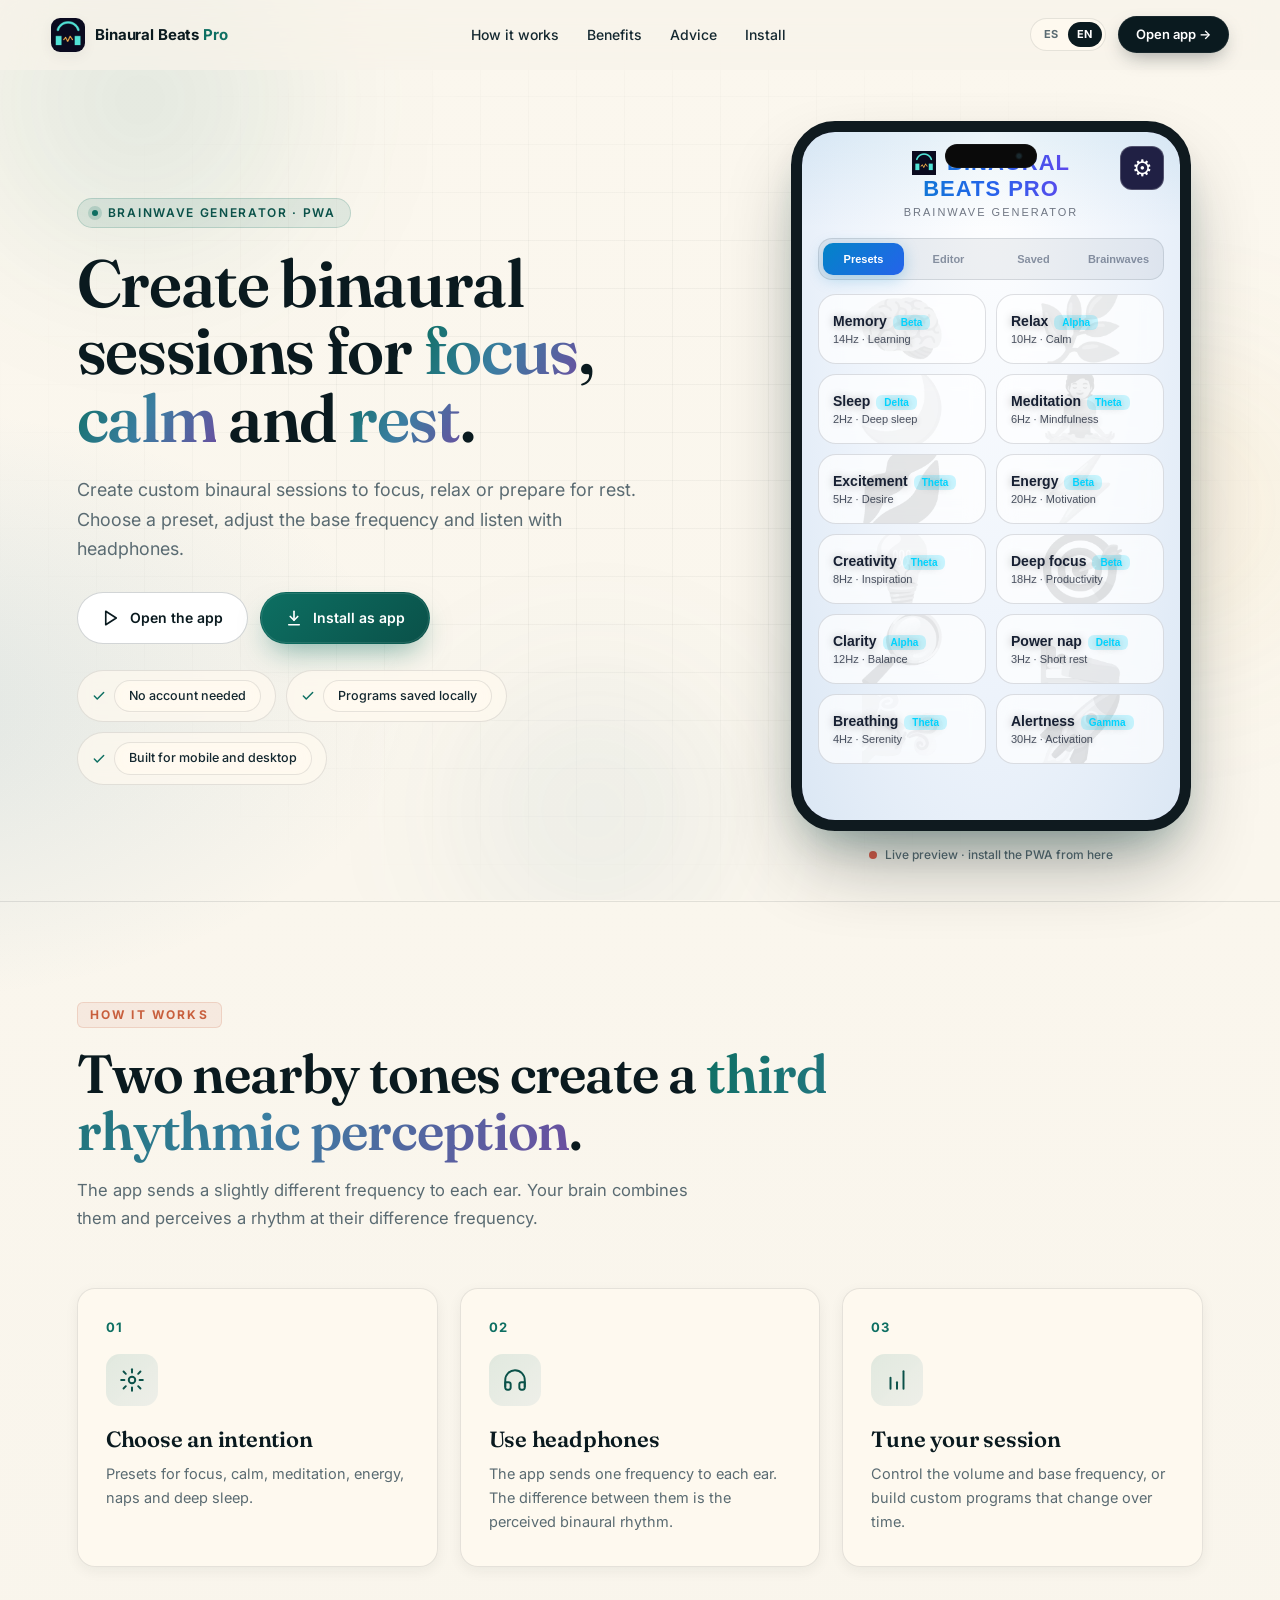
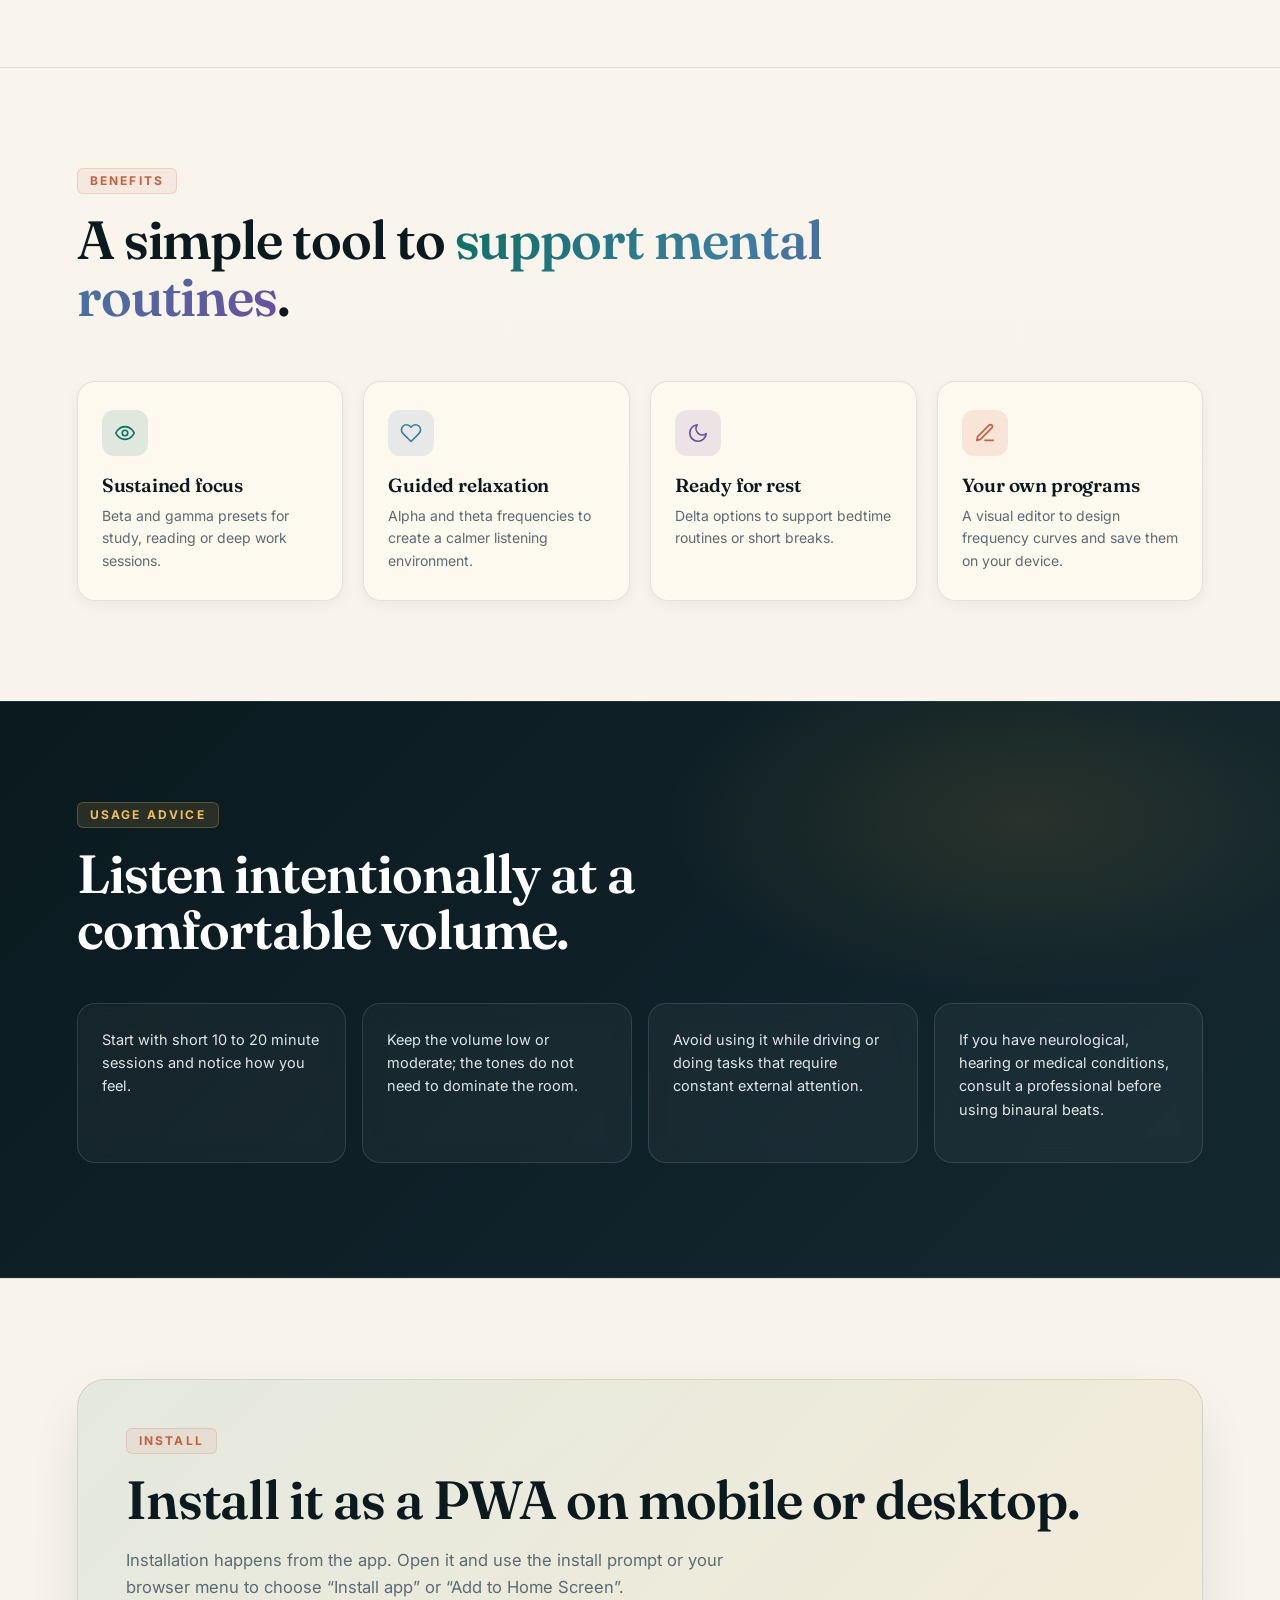
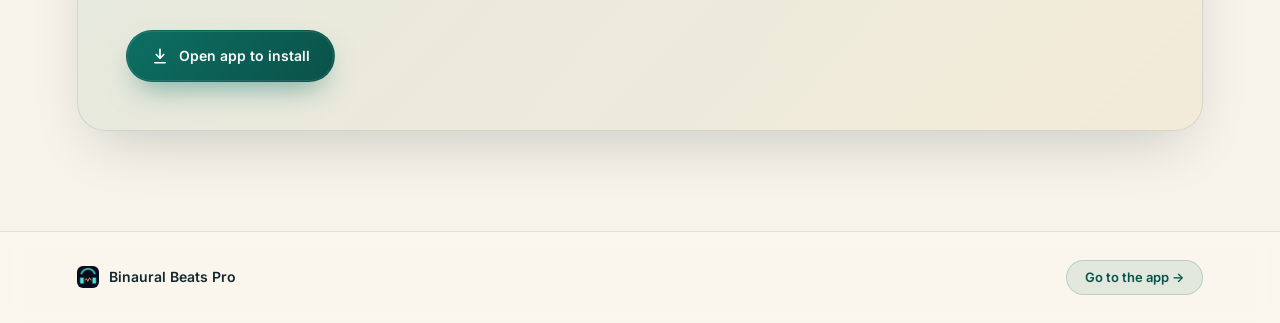
==== commit 898b06a6: "ajustes de diseño de la landing page" ====
--- a/index.html
+++ b/index.html
@@ -1,133 +1,212 @@
-<!DOCTYPE html>
+<!doctype html>
 <html lang="es">
 <head>
-  <meta charset="UTF-8">
-  <meta name="viewport" content="width=device-width, initial-scale=1">
-  <meta name="theme-color" content="#101820">
-  <meta name="description" content="Binaural Beats Pro: generador de ritmos binaurales para sesiones de enfoque, relajación, meditación y descanso.">
-  <title>Binaural Beats Pro | Ritmos binaurales para foco, calma y descanso</title>
-  <link rel="icon" href="./app/icon.svg" type="image/svg+xml">
-  <link rel="apple-touch-icon" href="./app/icon.svg">
-  <link rel="stylesheet" href="./landing.css?v=2">
+<meta charset="utf-8" />
+<meta name="viewport" content="width=device-width,initial-scale=1,viewport-fit=cover" />
+<meta name="theme-color" content="#0a1a1f" />
+<meta name="description" content="Binaural Beats Pro — Generador de ondas cerebrales para foco, calma y descanso. PWA instalable, funciona sin cuenta." data-i18n-content="metaDescription" />
+<title data-i18n="pageTitle">Binaural Beats Pro · Ritmos binaurales para foco, calma y descanso</title>
+<link rel="icon" href="./app/icon-192.png" type="image/png" />
+<link rel="apple-touch-icon" href="./app/icon-192.png" />
+<link rel="preconnect" href="https://fonts.googleapis.com" />
+<link rel="preconnect" href="https://fonts.gstatic.com" crossorigin />
+<link href="https://fonts.googleapis.com/css2?family=Fraunces:opsz,wght@9..144,400;9..144,500;9..144,600;9..144,700;9..144,800&family=Inter:wght@400;500;600;700;800&display=swap" rel="stylesheet" />
+<link rel="stylesheet" href="./landing.css" />
 </head>
 <body>
-  <header class="site-header" aria-label="Cabecera principal">
-    <a class="brand" href="./" aria-label="Binaural Beats Pro">
-      <img src="./app/icon.svg" alt="" width="34" height="34">
-      <span>Binaural Beats Pro</span>
-    </a>
-    <nav class="main-nav" aria-label="Navegación">
-      <a href="#funciona">Cómo funciona</a>
-      <a href="#beneficios">Beneficios</a>
-      <a href="#consejos">Consejos</a>
-    </nav>
-    <a class="header-action" href="./app/">Abrir app</a>
-  </header>
-
-  <main>
-    <section class="hero" aria-labelledby="hero-title">
-      <div class="hero-copy">
-        <p class="eyebrow">Generador de ondas cerebrales</p>
-        <h1 id="hero-title">Crea sesiones binaurales para concentrarte, relajarte o preparar el descanso.</h1>
-        <p class="hero-text">Elige una presintonía, ajusta la frecuencia base y escucha con auriculares. La app genera dos tonos cercanos, uno para cada oído, para producir la percepción de un ritmo binaural.</p>
-        <div class="hero-actions" aria-label="Acciones principales">
-          <a class="button primary" href="./app/">Acceder a la aplicación</a>
-          <a class="button secondary" href="./app/?install=1">Instalar la app</a>
-        </div>
-        <div class="trust-row" aria-label="Características rápidas">
-          <span>Funciona sin cuenta</span>
-          <span>Guarda programas localmente</span>
-          <span>Diseñada para móvil y PC</span>
-        </div>
-      </div>
-      <div class="hero-visual" aria-label="Vista previa de la aplicación">
-        <div class="phone-frame">
-          <iframe title="Vista previa de Binaural Beats Pro" src="./app/" loading="lazy"></iframe>
-        </div>
-      </div>
-    </section>
-
-    <section class="section split" id="funciona" aria-labelledby="funciona-title">
-      <div>
-        <p class="section-kicker">Cómo funciona</p>
-        <h2 id="funciona-title">Dos tonos cercanos crean una tercera percepción rítmica.</h2>
-      </div>
-      <div class="steps">
-        <article>
-          <span>01</span>
-          <h3>Elige una intención</h3>
-          <p>Selecciona presets orientados a foco, calma, meditación, energía, siesta o sueño profundo.</p>
-        </article>
-        <article>
-          <span>02</span>
-          <h3>Usa auriculares</h3>
-          <p>La app envía una frecuencia a cada oído. La diferencia entre ambas es el ritmo binaural percibido.</p>
-        </article>
-        <article>
-          <span>03</span>
-          <h3>Ajusta tu sesión</h3>
-          <p>Controla volumen y frecuencia base, o crea programas personalizados con cambios de frecuencia en el tiempo.</p>
-        </article>
-      </div>
-    </section>
-
-    <section class="section" id="beneficios" aria-labelledby="beneficios-title">
-      <div class="section-heading">
-        <p class="section-kicker">Beneficios</p>
-        <h2 id="beneficios-title">Una herramienta sencilla para acompañar rutinas mentales.</h2>
-      </div>
-      <div class="benefit-grid">
-        <article>
-          <h3>Foco sostenido</h3>
-          <p>Presets beta y gamma para sesiones de estudio, lectura o trabajo profundo.</p>
-        </article>
-        <article>
-          <h3>Relajación guiada</h3>
-          <p>Frecuencias alpha y theta para crear un entorno auditivo más calmado.</p>
-        </article>
-        <article>
-          <h3>Descanso preparado</h3>
-          <p>Opciones delta para acompañar rutinas nocturnas o pausas breves.</p>
-        </article>
-        <article>
-          <h3>Programas propios</h3>
-          <p>Editor visual para diseñar curvas de frecuencia y guardarlas en el dispositivo.</p>
-        </article>
-      </div>
-    </section>
-
-    <section class="section advice-band" id="consejos" aria-labelledby="consejos-title">
-      <div class="section-heading compact">
-        <p class="section-kicker">Consejos de uso</p>
-        <h2 id="consejos-title">Escucha con intención y volumen cómodo.</h2>
-      </div>
-      <div class="advice-list">
-        <p>Empieza con sesiones cortas de 10 a 20 minutos y observa cómo te sientes.</p>
-        <p>Mantén el volumen bajo o medio; no hace falta que los tonos dominen el ambiente.</p>
-        <p>Evita usarla mientras conduces o realizas tareas que requieran atención externa constante.</p>
-        <p>Si tienes condiciones neurológicas, auditivas o médicas, consulta con un profesional antes de usar ritmos binaurales.</p>
-      </div>
-    </section>
-
-    <section class="section install-section" aria-labelledby="install-title">
-      <div>
-        <p class="section-kicker">Instalación</p>
-        <h2 id="install-title">Instálala como PWA en móvil o equipo de escritorio.</h2>
-        <p>La instalación se realiza desde la aplicación. Ábrela y usa el aviso de instalación o el menú del navegador para elegir “Instalar aplicación” o “Añadir a pantalla de inicio”.</p>
-      </div>
-      <div class="install-card">
-        <a class="button primary wide" href="./app/?install=1">Abrir app para instalar</a>
-        <a class="button ghost wide" href="./app/">Abrir sin instalar</a>
-        <output id="installStatus">La PWA corresponde a la aplicación, no a esta landing.</output>
-      </div>
-    </section>
-  </main>
-
-  <footer class="site-footer">
+
+<div class="bg-decor" aria-hidden="true">
+  <div class="blob blob-1"></div>
+  <div class="blob blob-2"></div>
+  <div class="blob blob-3"></div>
+  <div class="grid-overlay"></div>
+</div>
+
+<header class="site-header" id="siteHeader">
+  <a class="brand" href="#top" aria-label="Binaural Beats Pro — inicio" data-i18n-aria-label="homeLabel">
+    <img src="./app/icon-192.png" alt="" width="34" height="34" />
+    <span>Binaural Beats <em>Pro</em></span>
+  </a>
+  <nav class="main-nav" aria-label="Navegación principal" data-i18n-aria-label="mainNavigation">
+    <a href="#funciona" data-i18n="howItWorks">Cómo funciona</a>
+    <a href="#beneficios" data-i18n="benefits">Beneficios</a>
+    <a href="#consejos" data-i18n="advice">Consejos</a>
+    <a href="#instalar" data-i18n="install">Instalar</a>
+  </nav>
+  <div class="header-controls">
+    <div class="language-switch">
+      <button type="button" data-language="es" aria-pressed="true">ES</button>
+      <button type="button" data-language="en" aria-pressed="false">EN</button>
+    </div>
+    <a class="header-action" href="./app/" data-i18n="openAppShort">Abrir app →</a>
+  </div>
+</header>
+
+<main id="top">
+
+  <section class="hero">
+    <div class="hero-inner">
+      <span class="eyebrow">
+        <span class="dot"></span>
+        <span data-i18n="eyebrow">Generador de ondas cerebrales · PWA</span>
+      </span>
+      <h1><span data-i18n="heroHeadingStart">Crea sesiones binaurales para</span> <span class="grad-text" data-i18n="focus">foco</span>, <span class="grad-text" data-i18n="calm">calma</span> <span data-i18n="heroHeadingAnd">y</span> <span class="grad-text" data-i18n="rest">descanso</span>.</h1>
+      <p class="hero-text" data-i18n="heroText">Crea sesiones binaurales personalizadas para concentrarte, relajarte o preparar el descanso. Elige una presintonía, ajusta la frecuencia base y escucha con auriculares.</p>
+
+      <div class="hero-actions">
+        <a class="button ghost" href="./app/">
+          <svg width="18" height="18" viewBox="0 0 24 24" fill="none" stroke="currentColor" stroke-width="2.2" stroke-linecap="round" stroke-linejoin="round"><polygon points="5 3 19 12 5 21 5 3"/></svg>
+          <span data-i18n="openApplication">Abrir la aplicación</span>
+        </a>
+        <a class="button primary" href="./app/?install=1">
+          <svg width="18" height="18" viewBox="0 0 24 24" fill="none" stroke="currentColor" stroke-width="2.2" stroke-linecap="round" stroke-linejoin="round"><path d="M12 3v12"/><path d="m7 10 5 5 5-5"/><path d="M5 21h14"/></svg>
+          <span data-i18n="installAsApp">Instalar como app</span>
+        </a>
+      </div>
+
+      <div class="trust-row" role="list">
+        <span role="listitem">
+          <svg width="14" height="14" viewBox="0 0 24 24" fill="none" stroke="currentColor" stroke-width="2.5" stroke-linecap="round" stroke-linejoin="round"><path d="M20 6 9 17l-5-5"/></svg>
+          <span data-i18n="noAccount">Funciona sin cuenta</span>
+        </span>
+        <span role="listitem">
+          <svg width="14" height="14" viewBox="0 0 24 24" fill="none" stroke="currentColor" stroke-width="2.5" stroke-linecap="round" stroke-linejoin="round"><path d="M20 6 9 17l-5-5"/></svg>
+          <span data-i18n="savedLocally">Guarda programas localmente</span>
+        </span>
+        <span role="listitem">
+          <svg width="14" height="14" viewBox="0 0 24 24" fill="none" stroke="currentColor" stroke-width="2.5" stroke-linecap="round" stroke-linejoin="round"><path d="M20 6 9 17l-5-5"/></svg>
+          <span data-i18n="mobileAndDesktop">Diseñada para móvil y PC</span>
+        </span>
+      </div>
+    </div>
+
+    <div class="hero-visual">
+      <div class="phone-frame" aria-hidden="false">
+        <div class="phone-notch"></div>
+        <div class="phone-glow"></div>
+        <iframe src="./app/" title="Binaural Beats Pro" loading="lazy"></iframe>
+      </div>
+      <div class="hero-caption">
+        <span class="live-dot"></span>
+        <span data-i18n="livePreview">Vista previa en vivo · la PWA se instala desde aquí</span>
+      </div>
+    </div>
+  </section>
+
+  <section class="section" id="funciona">
+    <div class="section-intro reveal">
+      <span class="section-kicker" data-i18n="howItWorks">Cómo funciona</span>
+      <h2><span data-i18n="howHeadingStart">Dos tonos cercanos crean una</span> <span class="grad-text" data-i18n="thirdRhythm">tercera percepción rítmica</span>.</h2>
+      <p class="section-lead" data-i18n="howLead">La app envía una frecuencia ligeramente distinta a cada oído. Tu cerebro integra ambas y percibe un ritmo a la frecuencia de la diferencia.</p>
+    </div>
+
+    <div class="steps reveal">
+      <article class="step">
+        <div class="step-num">01</div>
+        <div class="step-icon" aria-hidden="true">
+          <svg viewBox="0 0 24 24" fill="none" stroke="currentColor" stroke-width="1.8" stroke-linecap="round" stroke-linejoin="round"><circle cx="12" cy="12" r="3"/><path d="M12 2v3"/><path d="M12 19v3"/><path d="m4.2 4.2 2.1 2.1"/><path d="m17.7 17.7 2.1 2.1"/><path d="M2 12h3"/><path d="M19 12h3"/><path d="m4.2 19.8 2.1-2.1"/><path d="m17.7 6.3 2.1-2.1"/></svg>
+        </div>
+        <h3 data-i18n="stepOneTitle">Elige una intención</h3>
+        <p data-i18n="stepOneText">Presets orientados a foco, calma, meditación, energía, siesta o sueño profundo.</p>
+      </article>
+      <article class="step">
+        <div class="step-num">02</div>
+        <div class="step-icon" aria-hidden="true">
+          <svg viewBox="0 0 24 24" fill="none" stroke="currentColor" stroke-width="1.8" stroke-linecap="round" stroke-linejoin="round"><path d="M3 18v-6a9 9 0 0 1 18 0v6"/><path d="M21 19a2 2 0 0 1-2 2h-1a2 2 0 0 1-2-2v-3a2 2 0 0 1 2-2h3zM3 19a2 2 0 0 0 2 2h1a2 2 0 0 0 2-2v-3a2 2 0 0 0-2-2H3z"/></svg>
+        </div>
+        <h3 data-i18n="stepTwoTitle">Usa auriculares</h3>
+        <p data-i18n="stepTwoText">La app envía una frecuencia a cada oído. La diferencia entre ambas es el ritmo binaural percibido.</p>
+      </article>
+      <article class="step">
+        <div class="step-num">03</div>
+        <div class="step-icon" aria-hidden="true">
+          <svg viewBox="0 0 24 24" fill="none" stroke="currentColor" stroke-width="1.8" stroke-linecap="round" stroke-linejoin="round"><path d="M12 20v-6"/><path d="M6 20V10"/><path d="M18 20V4"/></svg>
+        </div>
+        <h3 data-i18n="stepThreeTitle">Ajusta tu sesión</h3>
+        <p data-i18n="stepThreeText">Controla volumen y frecuencia base, o crea programas personalizados con cambios en el tiempo.</p>
+      </article>
+    </div>
+  </section>
+
+  <section class="section" id="beneficios">
+    <div class="section-intro reveal">
+      <span class="section-kicker" data-i18n="benefits">Beneficios</span>
+      <h2><span data-i18n="benefitsHeadingStart">Una herramienta sencilla para</span> <span class="grad-text" data-i18n="mentalRoutines">acompañar rutinas mentales</span>.</h2>
+    </div>
+
+    <div class="benefit-grid reveal">
+      <article class="benefit">
+        <div class="benefit-icon" style="--accent:#0d6f62">
+          <svg viewBox="0 0 24 24" fill="none" stroke="currentColor" stroke-width="1.8" stroke-linecap="round" stroke-linejoin="round"><path d="M2 12s3-7 10-7 10 7 10 7-3 7-10 7S2 12 2 12z"/><circle cx="12" cy="12" r="3"/></svg>
+        </div>
+        <h3 data-i18n="focusTitle">Foco sostenido</h3>
+        <p data-i18n="focusText">Presets beta y gamma para sesiones de estudio, lectura o trabajo profundo.</p>
+      </article>
+      <article class="benefit">
+        <div class="benefit-icon" style="--accent:#3b7ea1">
+          <svg viewBox="0 0 24 24" fill="none" stroke="currentColor" stroke-width="1.8" stroke-linecap="round" stroke-linejoin="round"><path d="M20.84 4.61a5.5 5.5 0 0 0-7.78 0L12 5.67l-1.06-1.06a5.5 5.5 0 0 0-7.78 7.78l1.06 1.06L12 21.23l7.78-7.78 1.06-1.06a5.5 5.5 0 0 0 0-7.78z"/></svg>
+        </div>
+        <h3 data-i18n="relaxationTitle">Relajación guiada</h3>
+        <p data-i18n="relaxationText">Frecuencias alpha y theta para crear un entorno auditivo más calmado.</p>
+      </article>
+      <article class="benefit">
+        <div class="benefit-icon" style="--accent:#6b4ea0">
+          <svg viewBox="0 0 24 24" fill="none" stroke="currentColor" stroke-width="1.8" stroke-linecap="round" stroke-linejoin="round"><path d="M21 12.79A9 9 0 1 1 11.21 3 7 7 0 0 0 21 12.79z"/></svg>
+        </div>
+        <h3 data-i18n="restTitle">Descanso preparado</h3>
+        <p data-i18n="restText">Opciones delta para acompañar rutinas nocturnas o pausas breves.</p>
+      </article>
+      <article class="benefit">
+        <div class="benefit-icon" style="--accent:#c85f3d">
+          <svg viewBox="0 0 24 24" fill="none" stroke="currentColor" stroke-width="1.8" stroke-linecap="round" stroke-linejoin="round"><path d="M12 20h9"/><path d="M16.5 3.5a2.121 2.121 0 1 1 3 3L7 19l-4 1 1-4z"/></svg>
+        </div>
+        <h3 data-i18n="programsTitle">Programas propios</h3>
+        <p data-i18n="programsText">Editor visual para diseñar curvas de frecuencia y guardarlas en el dispositivo.</p>
+      </article>
+    </div>
+  </section>
+
+  <section class="section advice-band" id="consejos">
+    <div class="section-intro reveal">
+      <span class="section-kicker" data-i18n="adviceKicker">Consejos de uso</span>
+      <h2 data-i18n="adviceHeading">Escucha con intención y volumen cómodo.</h2>
+    </div>
+
+    <div class="advice-list reveal">
+      <p data-i18n="adviceOne">Empieza con sesiones cortas de 10 a 20 minutos y observa cómo te sientes.</p>
+      <p data-i18n="adviceTwo">Mantén el volumen bajo o medio; no hace falta que los tonos dominen el ambiente.</p>
+      <p data-i18n="adviceThree">Evita usarla mientras conduces o realizas tareas que requieran atención externa constante.</p>
+      <p data-i18n="adviceFour">Si tienes condiciones neurológicas, auditivas o médicas, consulta con un profesional antes de usar ritmos binaurales.</p>
+    </div>
+  </section>
+
+  <section class="section" id="instalar">
+    <div class="install-section reveal">
+      <div class="install-text">
+        <span class="section-kicker" data-i18n="install">Instalación</span>
+        <h2 data-i18n="installHeading">Instálala como PWA en móvil o escritorio.</h2>
+        <p class="section-lead" data-i18n="installLead">La instalación se realiza desde la aplicación. Ábrela y usa el aviso de instalación o el menú del navegador para elegir “Instalar aplicación” o “Añadir a pantalla de inicio”.</p>
+        <div class="install-actions">
+          <a class="button primary" href="./app/?install=1">
+            <svg width="18" height="18" viewBox="0 0 24 24" fill="none" stroke="currentColor" stroke-width="2.2" stroke-linecap="round" stroke-linejoin="round"><path d="M12 3v12"/><path d="m7 10 5 5 5-5"/><path d="M5 21h14"/></svg>
+            <span data-i18n="openToInstall">Abrir app para instalar</span>
+          </a>
+        </div>
+      </div>
+
+    </div>
+  </section>
+
+</main>
+
+<footer class="site-footer">
+  <div class="footer-brand">
+    <img src="./app/icon-192.png" alt="" width="22" height="22" />
     <span>Binaural Beats Pro</span>
-    <a href="./app/">Ir a la aplicación</a>
-  </footer>
-
-  <script src="./landing.js?v=3"></script>
+  </div>
+  <a class="footer-cta" href="./app/" data-i18n="goToApp">Ir a la aplicación →</a>
+</footer>
+
+<script src="./landing.js"></script>
 </body>
 </html>
--- a/landing.css
+++ b/landing.css
@@ -1,192 +1,443 @@
 :root{
-  --ink:#142024;
-  --muted:#617076;
-  --paper:#f6f2e9;
+  --ink:#0a1a1f;
+  --ink-2:#142830;
+  --muted:#5a6b72;
+  --paper:#f7f3ea;
+  --paper-2:#fbf7ee;
   --panel:#fffaf0;
-  --line:rgba(20,32,36,.14);
+  --line:rgba(10,26,31,.10);
+  --line-strong:rgba(10,26,31,.18);
   --green:#0d6f62;
   --green-strong:#0a5149;
+  --green-soft:rgba(13,111,98,.10);
   --clay:#c85f3d;
   --gold:#d9a63a;
   --sky:#3b7ea1;
-  --shadow:0 24px 70px rgba(20,32,36,.16);
+  --violet:#6b4ea0;
+  --shadow-sm:0 4px 14px rgba(10,26,31,.06);
+  --shadow:0 24px 60px -20px rgba(10,26,31,.22);
+  --shadow-lg:0 40px 90px -30px rgba(10,26,31,.35);
+  --radius:18px;
+  --radius-lg:28px;
+  --ease:cubic-bezier(.22,.61,.36,1);
 }
 
 *{box-sizing:border-box}
-
 html{scroll-behavior:smooth}
-
+html,body{background:var(--paper)}
 body{
   margin:0;
   min-height:100vh;
-  font-family:Georgia,"Times New Roman",serif;
+  font-family:'Inter',system-ui,-apple-system,Segoe UI,Roboto,sans-serif;
   color:var(--ink);
   background:
-    radial-gradient(circle at 12% 18%,rgba(216,166,58,.28),transparent 28rem),
-    radial-gradient(circle at 88% 8%,rgba(59,126,161,.22),transparent 26rem),
-    linear-gradient(135deg,#f7f0e3 0%,#eef4f0 48%,#f4eadc 100%);
-}
-
-body::before{
-  content:"";
-  position:fixed;
-  inset:0;
-  pointer-events:none;
-  opacity:.18;
-  background-image:linear-gradient(rgba(20,32,36,.08) 1px,transparent 1px),linear-gradient(90deg,rgba(20,32,36,.08) 1px,transparent 1px);
-  background-size:42px 42px;
+    radial-gradient(1200px 600px at 85% -10%, rgba(216,166,58,.18), transparent 60%),
+    radial-gradient(900px 500px at -10% 20%, rgba(59,126,161,.14), transparent 60%),
+    radial-gradient(800px 500px at 50% 110%, rgba(13,111,98,.10), transparent 60%),
+    linear-gradient(180deg,#fbf7ee 0%, #f7f3ea 100%);
+  -webkit-font-smoothing:antialiased;
+  text-rendering:optimizeLegibility;
+}
+
+/* Decorative background */
+.bg-decor{position:fixed;inset:0;pointer-events:none;z-index:0;overflow:hidden}
+.blob{position:absolute;border-radius:50%;filter:blur(80px);opacity:.55;animation:float 22s var(--ease) infinite}
+.blob-1{width:520px;height:520px;background:radial-gradient(circle,rgba(13,111,98,.28),transparent 60%);top:-160px;left:-120px}
+.blob-2{width:480px;height:480px;background:radial-gradient(circle,rgba(216,166,58,.22),transparent 60%);top:30%;right:-140px;animation-delay:-7s}
+.blob-3{width:420px;height:420px;background:radial-gradient(circle,rgba(59,126,161,.22),transparent 60%);bottom:-120px;left:30%;animation-delay:-14s}
+@keyframes float{
+  0%,100%{transform:translate(0,0) scale(1)}
+  50%{transform:translate(30px,-20px) scale(1.08)}
+}
+.grid-overlay{
+  position:absolute;inset:0;
+  background-image:
+    linear-gradient(rgba(10,26,31,.04) 1px,transparent 1px),
+    linear-gradient(90deg,rgba(10,26,31,.04) 1px,transparent 1px);
+  background-size:48px 48px;
+  mask-image:radial-gradient(ellipse at center,black 30%,transparent 75%);
+  -webkit-mask-image:radial-gradient(ellipse at center,black 30%,transparent 75%);
 }
 
 a{color:inherit;text-decoration:none}
-
+img{max-width:100%;display:block}
+
+/* Header */
 .site-header{
-  position:sticky;
-  top:0;
-  z-index:10;
-  display:flex;
-  align-items:center;
-  justify-content:space-between;
-  gap:20px;
-  padding:18px clamp(18px,4vw,56px);
-  background:rgba(246,242,233,.78);
-  border-bottom:1px solid var(--line);
-  backdrop-filter:blur(18px);
-}
-
-.brand,.main-nav,.hero-actions,.trust-row,.site-footer{
-  display:flex;
-  align-items:center;
-}
-
-.brand{gap:10px;font-weight:700;letter-spacing:.02em}
-.brand img{display:block;border-radius:9px}
-
-.main-nav{gap:24px;font:600 14px/1.2 Verdana,Geneva,sans-serif;color:#39484d}
-.main-nav a{border-bottom:1px solid transparent;padding-bottom:3px}
-.main-nav a:hover{border-color:var(--green)}
-
-.header-action{font:700 13px/1 Verdana,Geneva,sans-serif;color:#fff;background:var(--ink);padding:12px 16px;border-radius:999px;box-shadow:0 10px 24px rgba(20,32,36,.14)}
-
-main{position:relative;z-index:1}
-
+  position:sticky;top:0;z-index:50;
+  display:flex;align-items:center;justify-content:space-between;gap:20px;
+  padding:16px clamp(18px,4vw,56px);
+  background:rgba(247,243,234,.72);
+  border-bottom:1px solid transparent;
+  backdrop-filter:blur(20px) saturate(1.4);
+  -webkit-backdrop-filter:blur(20px) saturate(1.4);
+  transition:border-color .3s var(--ease), background .3s var(--ease), padding .3s var(--ease);
+}
+.site-header.scrolled{
+  background:rgba(247,243,234,.88);
+  border-bottom-color:var(--line);
+  padding-top:12px;padding-bottom:12px;
+  box-shadow:0 1px 0 rgba(255,255,255,.6) inset, 0 10px 30px -20px rgba(10,26,31,.15);
+}
+.brand{display:flex;align-items:center;gap:10px;font-weight:700;letter-spacing:-.01em;font-size:15px}
+.brand img{border-radius:9px;box-shadow:var(--shadow-sm)}
+.brand em{font-style:normal;color:var(--green)}
+.main-nav{display:flex;gap:28px;font:500 14px/1 'Inter',sans-serif;color:var(--ink-2)}
+.main-nav a{position:relative;padding:6px 0;color:var(--ink-2);transition:color .2s var(--ease)}
+.main-nav a::after{
+  content:"";position:absolute;left:0;right:0;bottom:0;height:1.5px;
+  background:var(--green);transform:scaleX(0);transform-origin:left;
+  transition:transform .3s var(--ease);
+}
+.main-nav a:hover{color:var(--ink)}
+.main-nav a:hover::after{transform:scaleX(1)}
+.header-controls{display:flex;align-items:center;gap:12px}
+.language-switch{display:flex;padding:3px;border:1px solid var(--line);border-radius:999px;background:rgba(255,250,240,.72)}
+.language-switch button{min-width:34px;padding:7px 8px;border:0;border-radius:999px;background:transparent;color:var(--muted);font:700 11px/1 'Inter',sans-serif;cursor:pointer}
+.language-switch button[aria-pressed="true"]{background:var(--ink);color:#fff}
+.language-switch button:focus-visible{outline:3px solid rgba(13,111,98,.32);outline-offset:2px}
+.header-action{
+  font:600 13px/1 'Inter',sans-serif;color:#fff;
+  background:var(--ink);
+  padding:12px 18px;border-radius:999px;
+  box-shadow:0 8px 20px -6px rgba(10,26,31,.4), 0 0 0 1px rgba(255,255,255,.06) inset;
+  transition:transform .2s var(--ease), box-shadow .2s var(--ease), background .2s var(--ease);
+}
+.header-action:hover{transform:translateY(-1px);background:var(--green-strong);box-shadow:0 12px 28px -8px rgba(13,111,98,.5)}
+
+/* Hero */
 .hero{
+  position:relative;z-index:1;
   min-height:calc(100svh - 72px);
   display:grid;
-  grid-template-columns:minmax(0,1.18fr) minmax(270px,.48fr);
+  grid-template-columns:minmax(0,1fr) minmax(300px,.65fr);
   gap:clamp(28px,4vw,62px);
   align-items:center;
-  padding:clamp(28px,4vw,56px) clamp(18px,6vw,82px) 34px;
-}
-
-.eyebrow,.section-kicker{
-  margin:0 0 14px;
-  font:800 12px/1 Verdana,Geneva,sans-serif;
-  letter-spacing:.16em;
-  color:var(--clay);
-  text-transform:uppercase;
-}
+  padding:clamp(28px,4vw,56px) clamp(18px,6vw,82px) 40px;
+}
+.hero-inner{max-width:680px}
+.eyebrow{
+  display:inline-flex;align-items:center;gap:10px;
+  margin:0 0 22px;
+  font:600 12px/1 'Inter',sans-serif;
+  letter-spacing:.14em;text-transform:uppercase;
+  color:var(--green-strong);
+  padding:8px 14px;border-radius:999px;
+  background:var(--green-soft);
+  border:1px solid rgba(13,111,98,.18);
+}
+.eyebrow .dot{width:6px;height:6px;border-radius:50%;background:var(--green);box-shadow:0 0 0 4px rgba(13,111,98,.18);animation:pulse 2.4s ease-in-out infinite}
+@keyframes pulse{0%,100%{opacity:1}50%{opacity:.4}}
 
 h1,h2,h3,p{margin-top:0}
-
 h1{
-  max-width:780px;
-  margin-bottom:20px;
-  font-size:clamp(36px,4.4vw,60px);
+  font-family:'Fraunces',Georgia,serif;
+  font-weight:600;
+  font-size:clamp(40px,5.2vw,72px);
   line-height:1.02;
-  letter-spacing:0;
-}
-
+  letter-spacing:-.02em;
+  margin-bottom:22px;
+  color:var(--ink);
+}
+.grad-text{
+  background:linear-gradient(120deg,var(--green) 0%, var(--sky) 50%, var(--violet) 100%);
+  -webkit-background-clip:text;background-clip:text;color:transparent;
+}
 .hero-text{
-  max-width:690px;
-  margin-bottom:24px;
-  font:400 clamp(16px,1.6vw,20px)/1.55 Verdana,Geneva,sans-serif;
-  color:#425258;
-}
-
-.hero-actions{gap:14px;flex-wrap:wrap;margin-bottom:22px}
+  font-size:clamp(16px,1.4vw,19px);
+  line-height:1.65;color:var(--muted);
+  margin-bottom:28px;max-width:580px;
+}
+.hero-actions{display:flex;gap:12px;flex-wrap:wrap;margin-bottom:26px}
 
 .button{
-  display:inline-flex;
-  align-items:center;
-  justify-content:center;
-  min-height:50px;
+  display:inline-flex;align-items:center;justify-content:center;gap:10px;
+  min-height:52px;
   border:1px solid transparent;
   border-radius:999px;
-  padding:0 22px;
-  font:800 14px/1 Verdana,Geneva,sans-serif;
+  padding:0 24px;
+  font:600 14px/1 'Inter',sans-serif;
   cursor:pointer;
-  transition:transform .18s ease,box-shadow .18s ease,background .18s ease;
-}
-
+  transition:transform .22s var(--ease), box-shadow .22s var(--ease), background .22s var(--ease), color .22s var(--ease), border-color .22s var(--ease);
+  white-space:nowrap;
+}
 .button:hover{transform:translateY(-2px)}
+.button:active{transform:translateY(0)}
 .button:focus-visible{outline:3px solid rgba(13,111,98,.32);outline-offset:3px}
-.button.primary{color:#fff;background:linear-gradient(135deg,var(--green),var(--green-strong));box-shadow:0 16px 34px rgba(13,111,98,.26)}
-.button.secondary{color:var(--green-strong);background:rgba(255,250,240,.74);border-color:rgba(13,111,98,.24)}
-.button.ghost{color:var(--ink);background:#fff;border-color:var(--line)}
-.button.wide{width:100%}
-
-.trust-row{gap:10px;flex-wrap:wrap}
-.trust-row span{padding:8px 11px;border:1px solid var(--line);border-radius:999px;background:rgba(255,250,240,.58);font:700 12px/1 Verdana,Geneva,sans-serif;color:#48585d}
-
-.hero-visual{justify-self:center;width:min(100%,320px)}
-.phone-frame{position:relative;height:min(600px,calc(100svh - 126px));aspect-ratio:9/17;border:12px solid #192428;border-radius:38px;background:#101820;box-shadow:var(--shadow);overflow:hidden}
-.phone-frame::before{content:"";position:absolute;top:10px;left:50%;z-index:2;width:86px;height:6px;transform:translateX(-50%);border-radius:99px;background:rgba(255,255,255,.18)}
-.phone-frame iframe{width:100%;height:100%;border:0;background:#0a0a1f}
-
-.section{padding:82px clamp(18px,6vw,82px);border-top:1px solid var(--line)}
-.split{display:grid;grid-template-columns:minmax(260px,.58fr) 1fr;gap:clamp(28px,5vw,70px);align-items:start}
-.section-heading{max-width:760px;margin-bottom:30px}
-.section-heading.compact{margin-bottom:22px}
-h2{font-size:clamp(32px,4vw,58px);line-height:1.02;margin-bottom:0;letter-spacing:0}
-h3{font-size:22px;line-height:1.12;margin-bottom:10px}
-
-.steps,.benefit-grid{display:grid;gap:18px}
-.steps{grid-template-columns:repeat(3,1fr)}
-.benefit-grid{grid-template-columns:repeat(4,1fr)}
-.steps article,.benefit-grid article,.install-card{
-  background:rgba(255,250,240,.72);
+.button svg{flex-shrink:0}
+.button.primary{
+  color:#fff;
+  background:linear-gradient(135deg,var(--green) 0%, var(--green-strong) 100%);
+  box-shadow:0 14px 30px -10px rgba(13,111,98,.55), 0 0 0 1px rgba(255,255,255,.1) inset;
+}
+.button.primary:hover{box-shadow:0 20px 40px -12px rgba(13,111,98,.65), 0 0 0 1px rgba(255,255,255,.14) inset}
+.button.secondary{
+  color:var(--green-strong);
+  background:rgba(255,250,240,.85);
+  border-color:rgba(13,111,98,.22);
+  backdrop-filter:blur(10px);
+}
+.button.secondary:hover{background:#fff;border-color:rgba(13,111,98,.4)}
+.button.ghost{color:var(--ink);background:#fff;border-color:var(--line-strong)}
+.button.ghost:hover{border-color:var(--ink);background:#fff}
+
+.trust-row{display:flex;gap:10px;flex-wrap:wrap}
+.trust-row span{
+  display:inline-flex;align-items:center;gap:8px;
+  padding:9px 14px;
   border:1px solid var(--line);
-  border-radius:8px;
-  padding:24px;
-  box-shadow:0 16px 44px rgba(20,32,36,.08);
-}
-
-.steps span{display:inline-block;margin-bottom:24px;font:900 13px/1 Verdana,Geneva,sans-serif;color:var(--sky)}
-.steps p,.benefit-grid p,.install-section p,.advice-list p{font:400 15px/1.65 Verdana,Geneva,sans-serif;color:var(--muted);margin-bottom:0}
-
-.advice-band{background:rgba(16,24,32,.88);color:#fff}
-.advice-band .section-kicker{color:#f0bf55}
-.advice-band h2{max-width:760px;color:#fff}
+  border-radius:999px;
+  background:rgba(255,250,240,.7);
+  backdrop-filter:blur(8px);
+  font:500 12.5px/1 'Inter',sans-serif;
+  color:var(--ink-2);
+}
+.trust-row svg{color:var(--green)}
+
+/* Phone frame */
+.hero-visual{justify-self:center;width:min(100%,400px);position:relative}
+.phone-frame{
+  position:relative;
+  width:min(100%,400px);
+  height:min(710px,calc(100svh - 100px));
+  aspect-ratio:9/16;
+  border:11px solid #0f1a1f;
+  border-radius:44px;
+  background:#0a0a1f;
+  box-shadow:
+    0 0 0 1px rgba(255,255,255,.06) inset,
+    0 40px 80px -20px rgba(10,26,31,.45),
+    0 20px 40px -15px rgba(13,111,98,.25);
+  overflow:hidden;
+  transition:transform .5s var(--ease);
+}
+.phone-frame:hover{transform:translateY(-6px) rotate(-.3deg)}
+.phone-notch{
+  position:absolute;top:12px;left:50%;z-index:3;
+  width:92px;height:24px;transform:translateX(-50%);
+  border-radius:999px;background:#0a0a0a;
+  box-shadow:0 0 0 1px rgba(255,255,255,.04) inset;
+}
+.phone-notch::after{
+  content:"";position:absolute;top:50%;right:14px;
+  width:8px;height:8px;border-radius:50%;
+  background:radial-gradient(circle,#1a2a30 30%, #0a0a0a 70%);
+  transform:translateY(-50%);
+}
+.phone-glow{
+  position:absolute;inset:-2px;border-radius:46px;z-index:0;pointer-events:none;
+  background:conic-gradient(from 180deg, rgba(13,111,98,.35), rgba(59,126,161,.25), rgba(216,166,58,.25), rgba(13,111,98,.35));
+  filter:blur(20px);opacity:.6;
+}
+.phone-frame iframe{position:relative;z-index:1;width:100%;height:100%;border:0;background:#0a0a1f}
+.hero-caption{
+  margin-top:18px;
+  display:flex;align-items:center;justify-content:center;gap:8px;
+  font:500 12px/1 'Inter',sans-serif;color:var(--muted);
+}
+.live-dot{
+  width:8px;height:8px;border-radius:50%;background:#e05a47;
+  box-shadow:0 0 0 0 rgba(224,90,71,.6);
+  animation:livePulse 2s ease-out infinite;
+}
+@keyframes livePulse{
+  0%{box-shadow:0 0 0 0 rgba(224,90,71,.6)}
+  70%{box-shadow:0 0 0 10px rgba(224,90,71,0)}
+  100%{box-shadow:0 0 0 0 rgba(224,90,71,0)}
+}
+
+/* Sections */
+.section{
+  position:relative;z-index:1;
+  padding:100px clamp(18px,6vw,82px);
+  border-top:1px solid var(--line);
+}
+.section-intro{max-width:820px;margin-bottom:56px}
+.section-kicker{
+  display:inline-block;
+  margin:0 0 18px;
+  font:700 12px/1 'Inter',sans-serif;
+  letter-spacing:.18em;text-transform:uppercase;
+  color:var(--clay);
+  padding:6px 12px;border-radius:6px;
+  background:rgba(200,95,61,.08);
+  border:1px solid rgba(200,95,61,.18);
+}
+h2{
+  font-family:'Fraunces',Georgia,serif;
+  font-weight:600;
+  font-size:clamp(34px,4.2vw,58px);
+  line-height:1.05;
+  letter-spacing:-.02em;
+  margin-bottom:0;
+  color:var(--ink);
+}
+.section-lead{
+  margin-top:18px;
+  font-size:clamp(16px,1.3vw,18px);
+  line-height:1.65;color:var(--muted);
+  max-width:640px;
+}
+
+/* Steps */
+.steps{display:grid;grid-template-columns:repeat(3,1fr);gap:22px}
+.step{
+  position:relative;
+  background:rgba(255,250,240,.78);
+  border:1px solid var(--line);
+  border-radius:var(--radius);
+  padding:32px 28px;
+  box-shadow:var(--shadow-sm);
+  transition:transform .3s var(--ease), box-shadow .3s var(--ease), border-color .3s var(--ease);
+  overflow:hidden;
+}
+.step::before{
+  content:"";position:absolute;top:0;left:0;right:0;height:3px;
+  background:linear-gradient(90deg,var(--green),var(--sky));
+  transform:scaleX(0);transform-origin:left;
+  transition:transform .4s var(--ease);
+}
+.step:hover{transform:translateY(-4px);box-shadow:var(--shadow);border-color:var(--line-strong)}
+.step:hover::before{transform:scaleX(1)}
+.step-num{
+  font:700 13px/1 'Inter',sans-serif;
+  color:var(--green);letter-spacing:.08em;
+  margin-bottom:20px;
+}
+.step-icon{
+  width:52px;height:52px;border-radius:14px;
+  display:grid;place-items:center;
+  background:linear-gradient(135deg,rgba(13,111,98,.12),rgba(59,126,161,.08));
+  color:var(--green-strong);
+  margin-bottom:20px;
+}
+.step-icon svg{width:26px;height:26px}
+.step h3{
+  font-family:'Fraunces',Georgia,serif;
+  font-weight:600;
+  font-size:22px;line-height:1.2;
+  margin-bottom:10px;letter-spacing:-.01em;
+}
+.step p{font:400 14.5px/1.65 'Inter',sans-serif;color:var(--muted);margin-bottom:0}
+
+/* Benefits */
+.benefit-grid{display:grid;grid-template-columns:repeat(4,1fr);gap:20px}
+.benefit{
+  background:rgba(255,250,240,.78);
+  border:1px solid var(--line);
+  border-radius:var(--radius);
+  padding:28px 24px;
+  box-shadow:var(--shadow-sm);
+  transition:transform .3s var(--ease), box-shadow .3s var(--ease);
+}
+.benefit:hover{transform:translateY(-4px);box-shadow:var(--shadow)}
+.benefit-icon{
+  width:46px;height:46px;border-radius:12px;
+  display:grid;place-items:center;
+  background:color-mix(in srgb, var(--accent) 12%, transparent);
+  color:var(--accent);
+  margin-bottom:18px;
+}
+.benefit-icon svg{width:22px;height:22px}
+.benefit h3{
+  font-family:'Fraunces',Georgia,serif;
+  font-weight:600;font-size:19px;line-height:1.2;
+  margin-bottom:8px;letter-spacing:-.01em;
+}
+.benefit p{font:400 14px/1.6 'Inter',sans-serif;color:var(--muted);margin-bottom:0}
+
+/* Advice band */
+.advice-band{
+  background:
+    radial-gradient(600px 300px at 80% 20%, rgba(216,166,58,.12), transparent 60%),
+    linear-gradient(135deg,#0a1a1f 0%, #142830 100%);
+  color:#fff;
+  border-top:1px solid rgba(255,255,255,.08);
+  border-bottom:1px solid rgba(255,255,255,.08);
+}
+.advice-band .section-kicker{color:#f0bf55;background:rgba(240,191,85,.12);border-color:rgba(240,191,85,.25)}
+.advice-band h2{color:#fff;max-width:760px}
+.advice-band .section-intro{margin-bottom:44px}
 .advice-list{display:grid;grid-template-columns:repeat(4,1fr);gap:16px}
-.advice-list p{min-height:132px;padding:20px;border:1px solid rgba(255,255,255,.46);border-radius:8px;background:#fffaf0;color:#243237}
-
-.install-section{display:grid;grid-template-columns:1fr minmax(280px,380px);gap:38px;align-items:center;background:linear-gradient(135deg,rgba(13,111,98,.13),rgba(216,166,58,.18))}
-.install-section h2{margin-bottom:18px}
-.install-card{display:grid;gap:12px;background:#fffaf0}
-.install-card output{display:block;text-align:center;font:400 13px/1.55 Verdana,Geneva,sans-serif;color:#5c6b70}
-
-.site-footer{justify-content:space-between;gap:18px;padding:26px clamp(18px,6vw,82px);border-top:1px solid var(--line);font:700 13px/1 Verdana,Geneva,sans-serif;background:rgba(255,250,240,.48)}
-.site-footer a{color:var(--green-strong)}
-
-@media (max-width:980px){
+.advice-list p{
+  min-height:160px;padding:24px;
+  border:1px solid rgba(255,255,255,.12);
+  border-radius:var(--radius);
+  background:rgba(255,250,240,.04);
+  backdrop-filter:blur(10px);
+  color:rgba(255,255,255,.88);
+  font:400 14.5px/1.6 'Inter',sans-serif;
+  transition:transform .3s var(--ease), background .3s var(--ease), border-color .3s var(--ease);
+}
+.advice-list p:hover{transform:translateY(-3px);background:rgba(255,250,240,.07);border-color:rgba(255,255,255,.22)}
+.advice-list p strong{color:#fff;font-weight:600}
+
+/* Install */
+.install-section{
+  display:block;
+  background:linear-gradient(135deg,rgba(13,111,98,.08) 0%, rgba(216,166,58,.10) 100%);
+  border:1px solid var(--line);
+  border-radius:var(--radius-lg);
+  padding:48px;
+  box-shadow:var(--shadow);
+}
+.install-text h2{margin-bottom:16px}
+.install-actions{display:flex;gap:12px;flex-wrap:wrap;margin-top:28px}
+
+/* Footer */
+.site-footer{
+  position:relative;z-index:1;
+  display:flex;justify-content:space-between;align-items:center;gap:18px;
+  padding:28px clamp(18px,6vw,82px);
+  border-top:1px solid var(--line);
+  background:rgba(255,250,240,.5);
+  backdrop-filter:blur(10px);
+}
+.footer-brand{display:flex;align-items:center;gap:10px;font:600 14px/1 'Inter',sans-serif;color:var(--ink-2)}
+.footer-brand img{border-radius:6px}
+.footer-cta{
+  font:600 13px/1 'Inter',sans-serif;
+  color:var(--green-strong);
+  padding:10px 18px;border-radius:999px;
+  background:var(--green-soft);
+  border:1px solid rgba(13,111,98,.2);
+  transition:background .2s var(--ease), transform .2s var(--ease);
+}
+.footer-cta:hover{background:rgba(13,111,98,.18);transform:translateX(2px)}
+
+/* Reveal animations */
+.reveal{opacity:0;transform:translateY(24px);transition:opacity .8s var(--ease), transform .8s var(--ease)}
+.reveal.visible{opacity:1;transform:translateY(0)}
+
+/* Responsive */
+@media (max-width:1080px){
+  .benefit-grid{grid-template-columns:repeat(2,1fr)}
+  .advice-list{grid-template-columns:repeat(2,1fr)}
+}
+@media (max-width:900px){
   .main-nav{display:none}
-  .hero{grid-template-columns:1fr;min-height:auto;padding-top:44px}
-  .hero-visual{width:min(100%,330px)}
-  .split,.install-section{grid-template-columns:1fr}
-  .steps,.benefit-grid,.advice-list{grid-template-columns:repeat(2,1fr)}
-}
-
+  .hero{grid-template-columns:1fr;min-height:auto;padding-top:40px}
+  .hero-visual{width:min(100%,330px);margin:0 auto}
+  .steps{grid-template-columns:1fr}
+  .install-section{grid-template-columns:1fr;padding:36px 28px}
+}
 @media (max-width:620px){
-  .site-header{padding:14px 16px}
+  .site-header{padding:12px 16px}
   .brand span{font-size:14px}
-  .header-action{padding:11px 13px}
-  h1{font-size:clamp(34px,11.6vw,48px)}
-  .hero{padding:34px 16px 30px}
-  .section{padding:58px 16px}
-  .steps,.benefit-grid,.advice-list{grid-template-columns:1fr}
+  .header-controls{gap:8px}
+  .language-switch button{min-width:30px;padding:7px 6px}
+  .header-action{padding:10px 14px;font-size:12px}
+  h1{font-size:clamp(36px,10vw,48px)}
+  .hero{padding:28px 16px 24px}
+  .section{padding:70px 16px}
+  .benefit-grid,.advice-list{grid-template-columns:1fr}
   .advice-list p{min-height:auto}
   .button{width:100%;max-width:100%}
-  .trust-row span{width:100%;text-align:center}
-  .phone-frame{border-width:9px;border-radius:30px}
-  .site-footer{align-items:flex-start;flex-direction:column;padding:24px 16px}
+  .trust-row span{width:100%;justify-content:center}
+  .phone-frame{border-width:9px;border-radius:36px}
+  .site-footer{flex-direction:column;align-items:flex-start;padding:24px 16px;gap:14px}
+  .footer-cta{width:100%;text-align:center}
+}
+@media (prefers-reduced-motion:reduce){
+  *,*::before,*::after{animation-duration:.01ms !important;transition-duration:.01ms !important}
 }
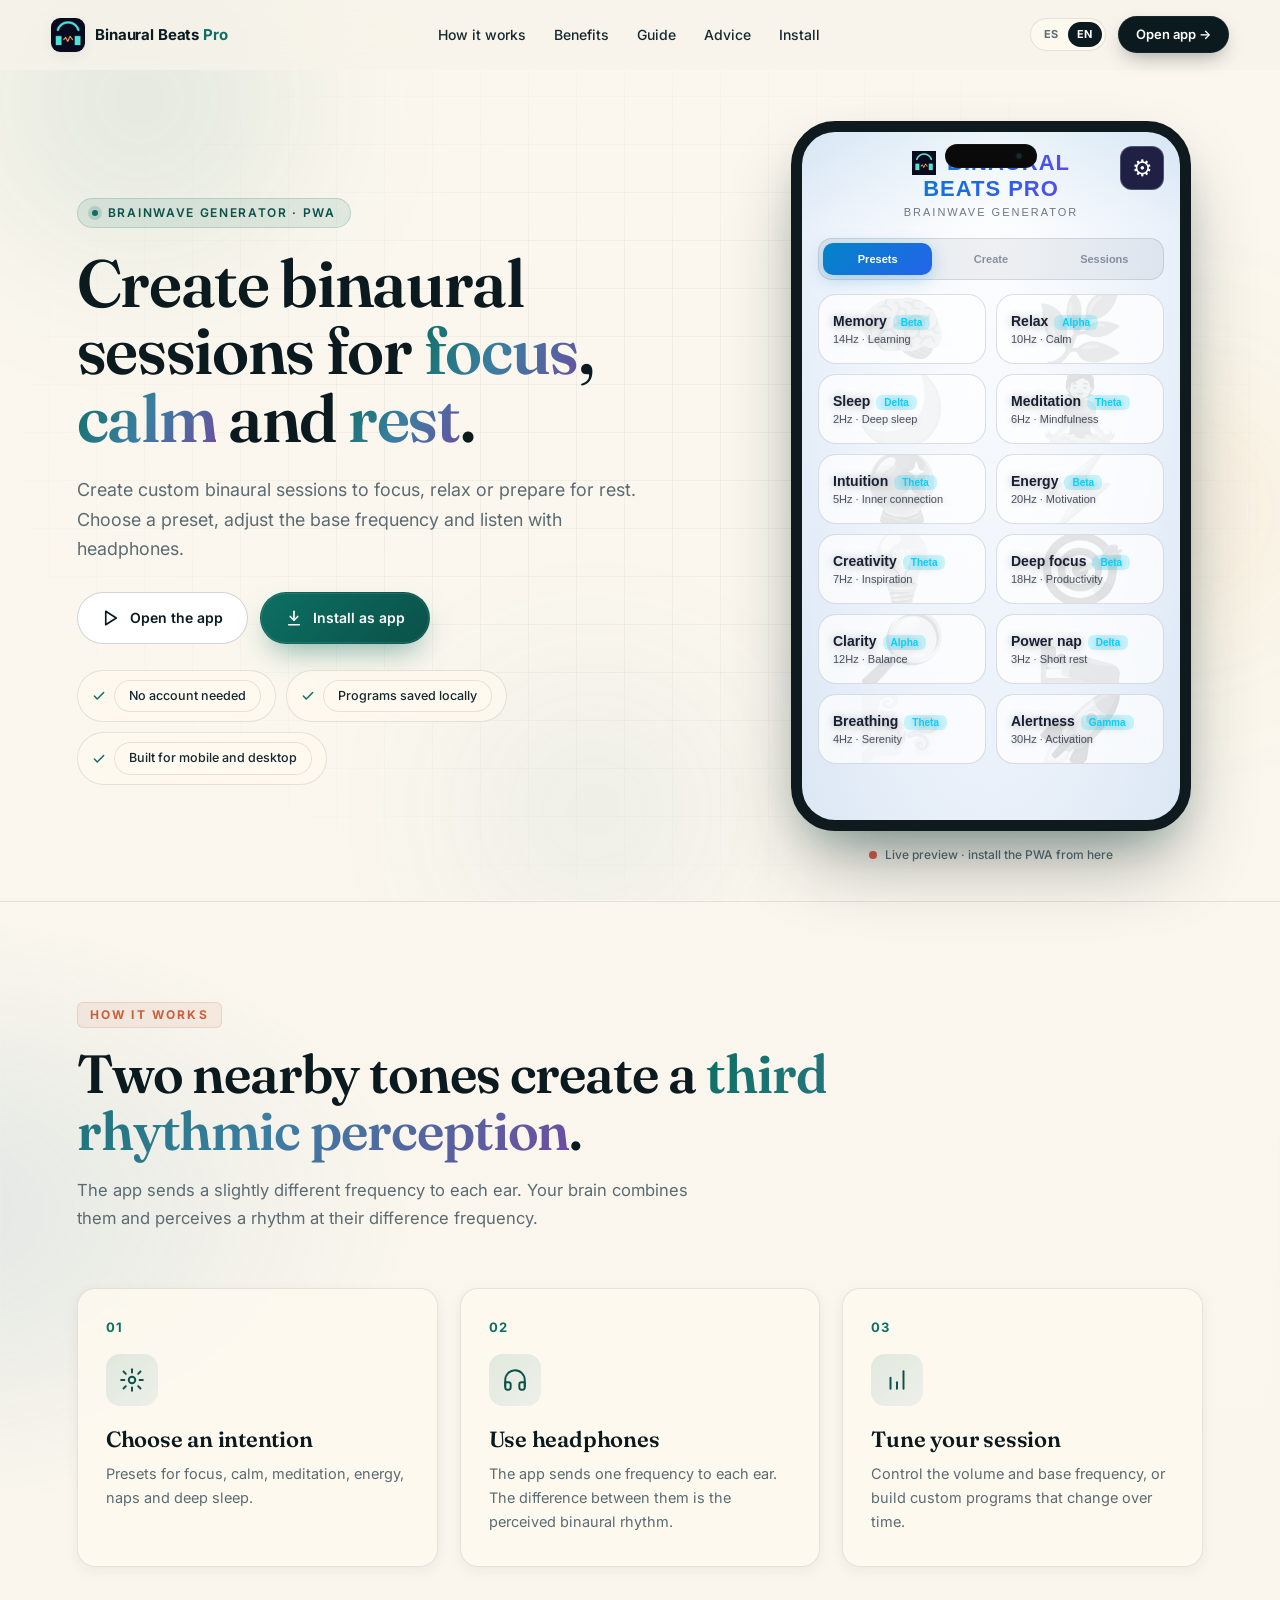
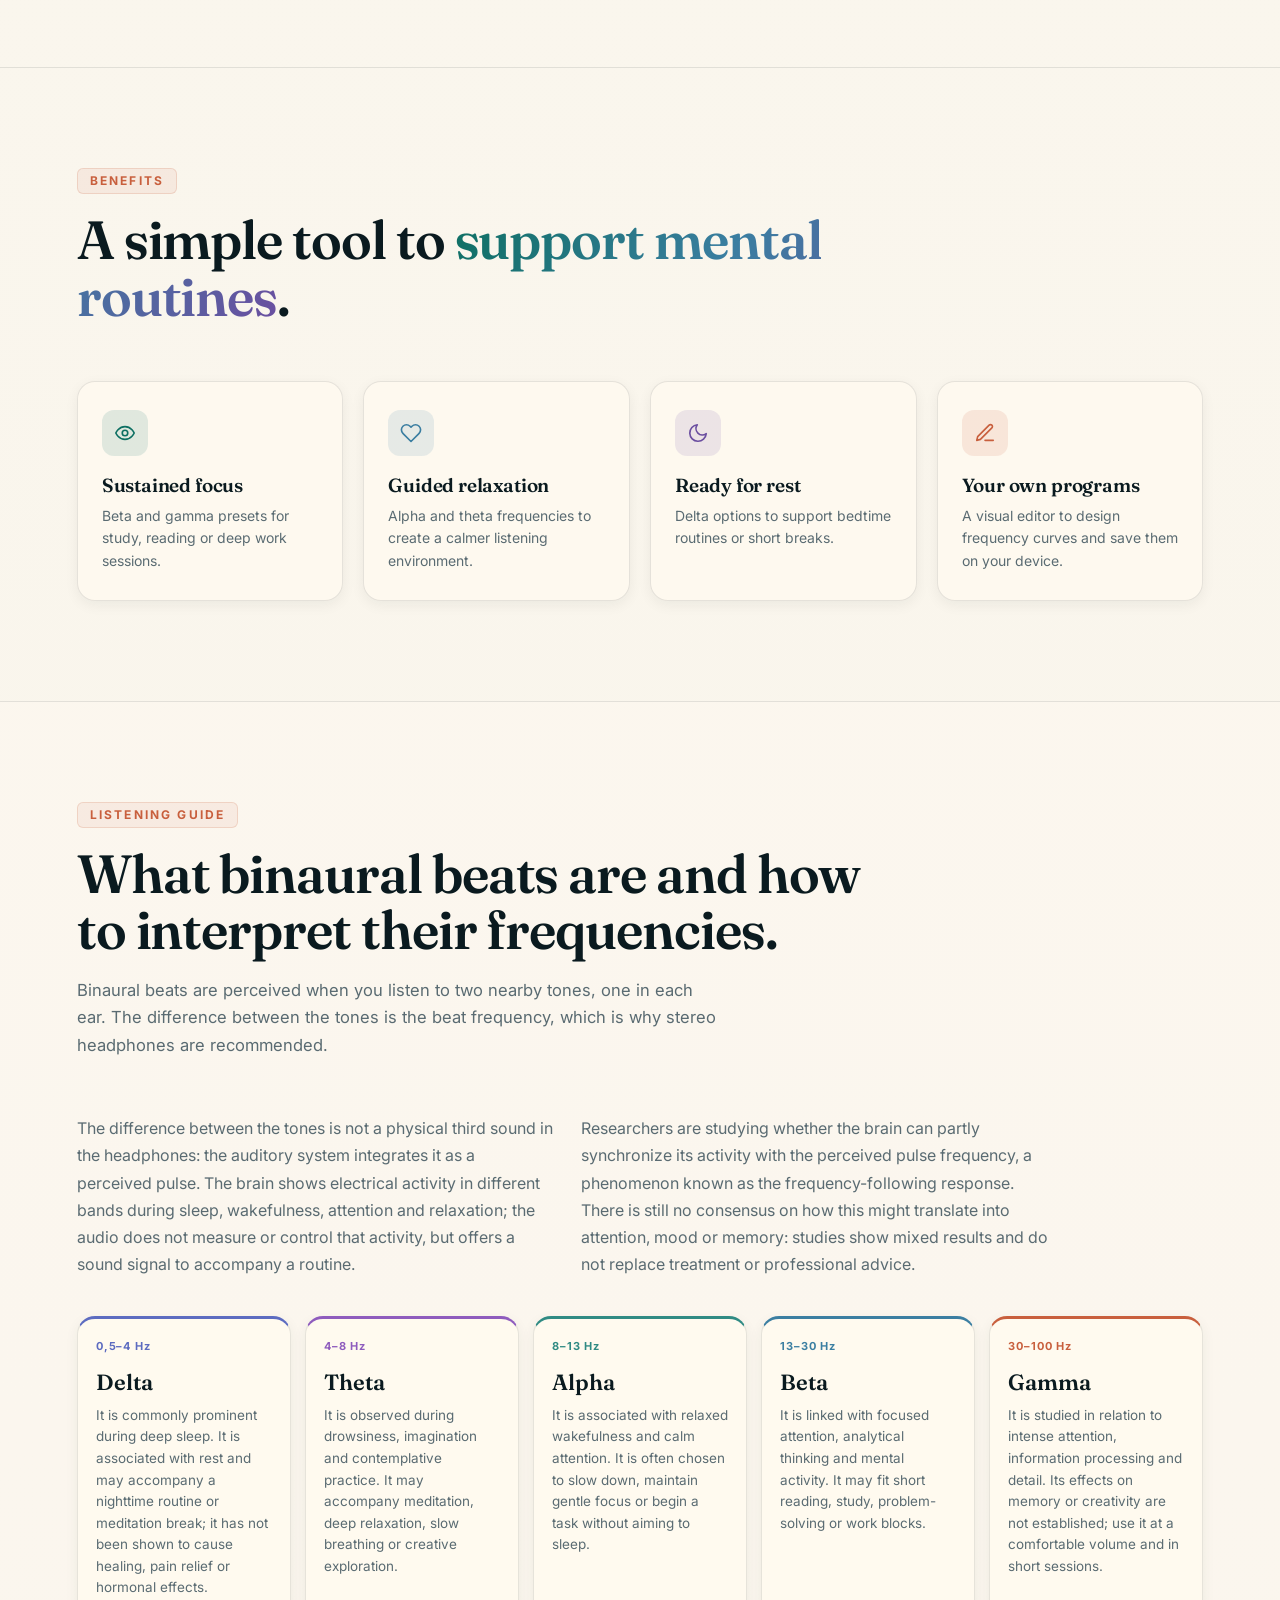
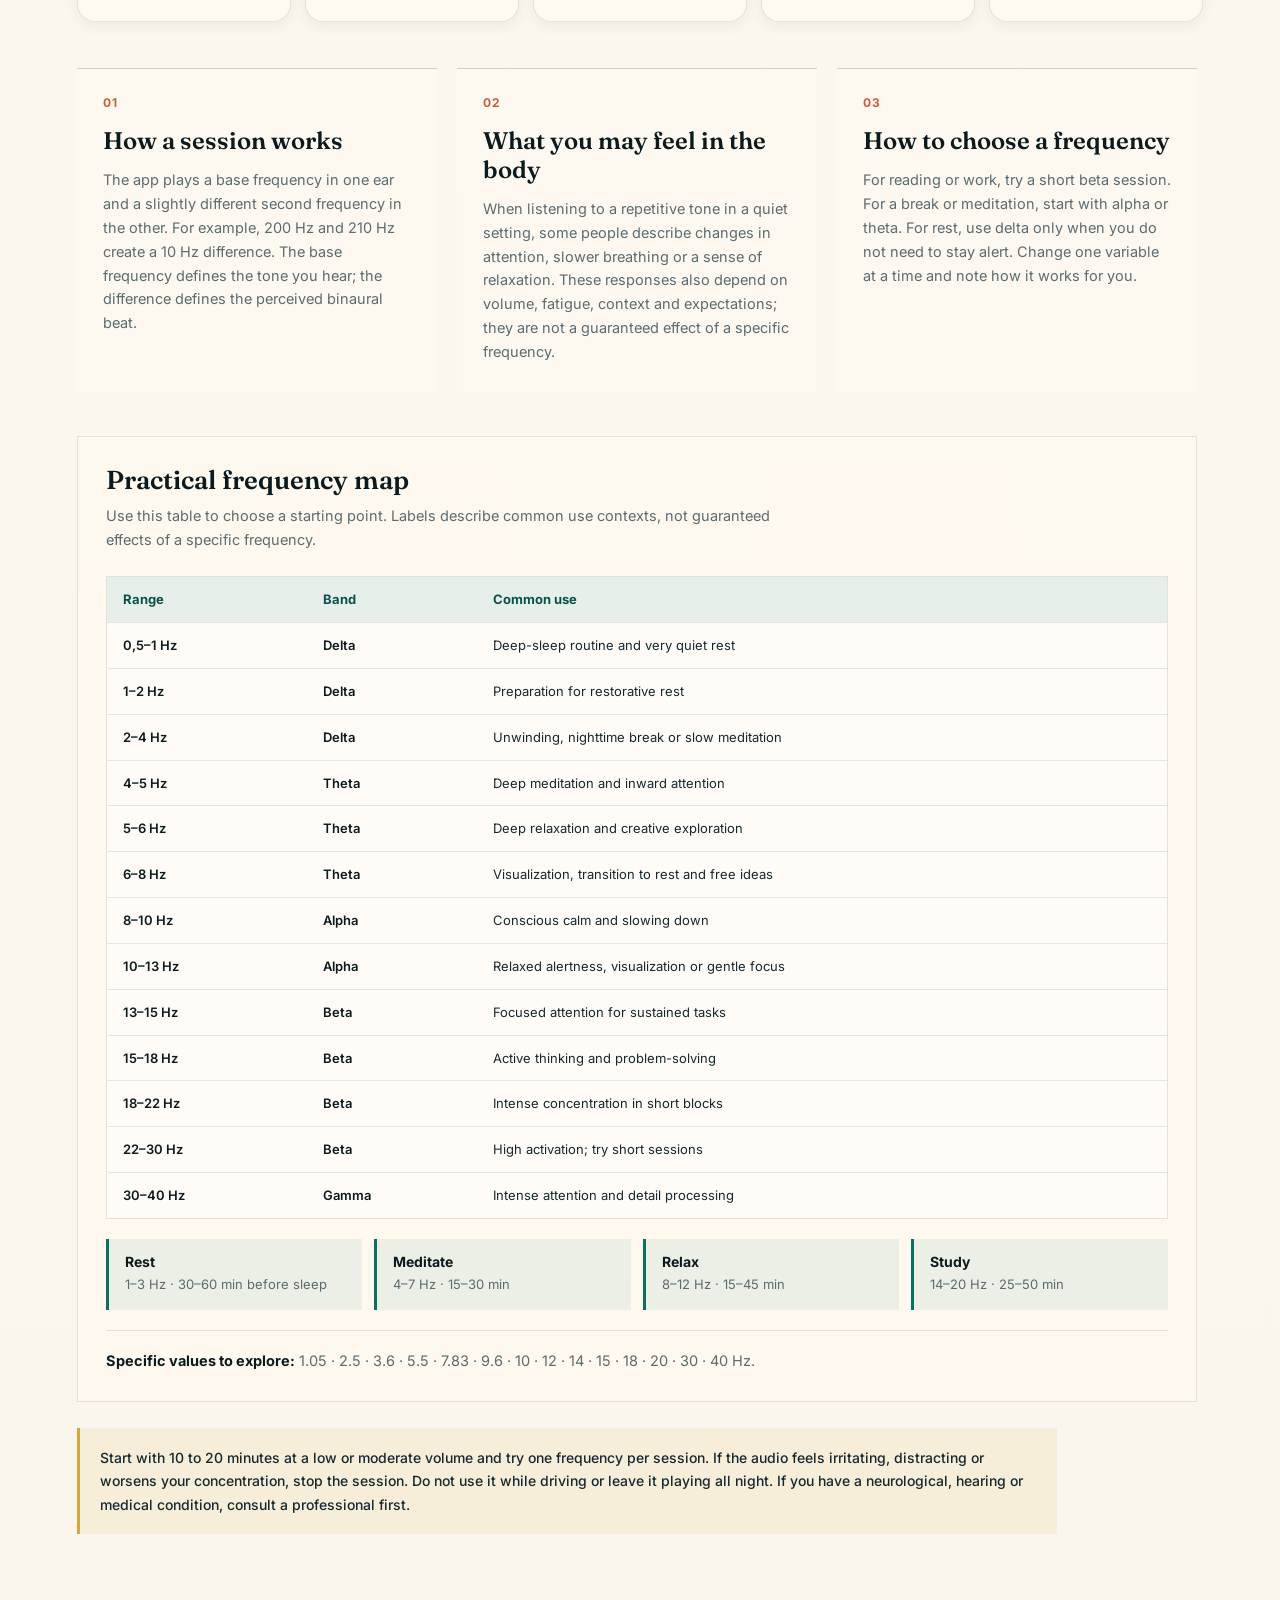
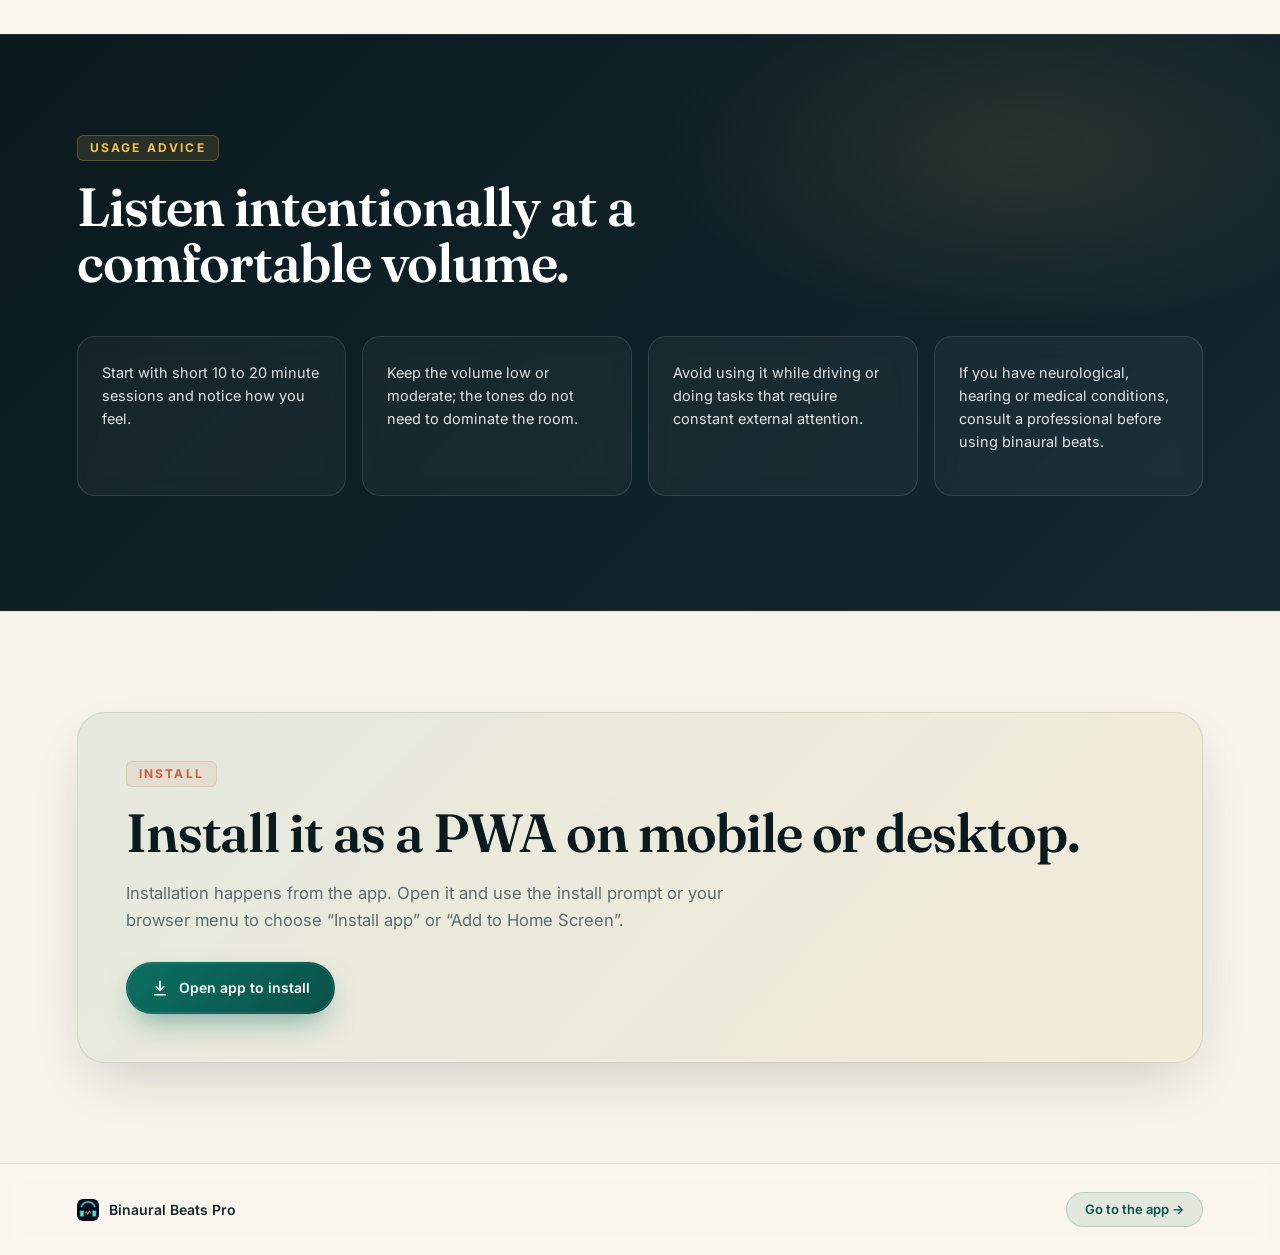
==== commit 7d8ad336: "info about frecuencys, fix presets" ====
--- a/index.html
+++ b/index.html
@@ -30,6 +30,7 @@
   <nav class="main-nav" aria-label="Navegación principal" data-i18n-aria-label="mainNavigation">
     <a href="#funciona" data-i18n="howItWorks">Cómo funciona</a>
     <a href="#beneficios" data-i18n="benefits">Beneficios</a>
+    <a href="#guia" data-i18n="guide">Guía</a>
     <a href="#consejos" data-i18n="advice">Consejos</a>
     <a href="#instalar" data-i18n="install">Instalar</a>
   </nav>
@@ -166,6 +167,101 @@
     </div>
   </section>
 
+  <section class="section tutorial-section" id="guia">
+    <div class="section-intro reveal">
+      <span class="section-kicker" data-i18n="guideKicker">Guía de escucha</span>
+      <h2 data-i18n="guideHeading">Qué son los ritmos binaurales y cómo interpretar sus frecuencias.</h2>
+      <p class="section-lead" data-i18n="guideLead">Los ritmos binaurales se perciben al escuchar dos tonos cercanos, uno por cada oído. La diferencia entre ambos tonos es la frecuencia de batido; por eso se recomiendan auriculares estéreo.</p>
+    </div>
+
+    <div class="tutorial-copy reveal">
+      <p data-i18n="guideMechanism">La diferencia entre los tonos no es un tercer sonido físico en los auriculares: el sistema auditivo la integra como un pulso percibido. El cerebro muestra actividad eléctrica en distintas bandas durante el sueño, la vigilia, la atención o la relajación; el audio no mide ni controla esa actividad, sino que ofrece una señal sonora para acompañar una rutina.</p>
+      <p data-i18n="guideEvidence">Se estudia si el cerebro puede sincronizar parcialmente su actividad con la frecuencia del pulso percibido, un fenómeno conocido como respuesta de seguimiento de frecuencia. Aún no hay consenso sobre cómo se traduciría eso en atención, estado de ánimo o memoria: los estudios muestran resultados mixtos y no reemplazan tratamiento ni consejo profesional.</p>
+    </div>
+
+    <div class="wave-guide reveal">
+      <article class="wave-guide-item delta">
+        <span class="wave-range">0,5–4 Hz</span>
+        <h3 data-i18n="deltaGuideTitle">Delta</h3>
+        <p data-i18n="deltaGuideText">Predomina habitualmente durante el sueño profundo. Se usa como fondo para rutinas nocturnas o pausas de descanso.</p>
+      </article>
+      <article class="wave-guide-item theta">
+        <span class="wave-range">4–8 Hz</span>
+        <h3 data-i18n="thetaGuideTitle">Theta</h3>
+        <p data-i18n="thetaGuideText">Se observa en somnolencia, imaginación y prácticas contemplativas. Puede acompañar meditación o respiración pausada.</p>
+      </article>
+      <article class="wave-guide-item alpha">
+        <span class="wave-range">8–13 Hz</span>
+        <h3 data-i18n="alphaGuideTitle">Alpha</h3>
+        <p data-i18n="alphaGuideText">Se asocia con relajación despierta y atención tranquila. Suele elegirse para bajar el ritmo sin buscar dormir.</p>
+      </article>
+      <article class="wave-guide-item beta">
+        <span class="wave-range">13–30 Hz</span>
+        <h3 data-i18n="betaGuideTitle">Beta</h3>
+        <p data-i18n="betaGuideText">Se vincula con atención y actividad mental. Puede encajar en bloques breves de lectura, estudio o trabajo.</p>
+      </article>
+      <article class="wave-guide-item gamma">
+        <span class="wave-range">30–100 Hz</span>
+        <h3 data-i18n="gammaGuideTitle">Gamma</h3>
+        <p data-i18n="gammaGuideText">Se estudia en relación con procesamiento intenso de información. Úsala con volumen cómodo y en sesiones cortas.</p>
+      </article>
+    </div>
+
+    <div class="tutorial-deep-dive reveal">
+      <article>
+        <span class="tutorial-index">01</span>
+        <h3 data-i18n="guideSessionTitle">Cómo transcurre una sesión</h3>
+        <p data-i18n="guideSessionText">La aplicación reproduce una frecuencia base en un oído y una segunda frecuencia ligeramente distinta en el otro. Por ejemplo, 200 Hz y 210 Hz producen una diferencia de 10 Hz. La frecuencia base define el tono que oyes; la diferencia define el batido binaural percibido.</p>
+      </article>
+      <article>
+        <span class="tutorial-index">02</span>
+        <h3 data-i18n="guideBodyTitle">Qué puede sentirse en el cuerpo</h3>
+        <p data-i18n="guideBodyText">Al escuchar un tono repetitivo en un entorno tranquilo, algunas personas describen cambios de atención, respiración más pausada o una sensación de relajación. Estas respuestas también dependen del volumen, el cansancio, el contexto y las expectativas; no son un efecto asegurado de una frecuencia concreta.</p>
+      </article>
+      <article>
+        <span class="tutorial-index">03</span>
+        <h3 data-i18n="guideChoiceTitle">Cómo elegir una frecuencia</h3>
+        <p data-i18n="guideChoiceText">Para lectura o trabajo, prueba una sesión beta breve. Para una pausa o meditación, comienza con alpha o theta. Para descansar, usa delta sólo cuando no necesites mantenerte alerta. Cambia una variable por vez y anota cómo te resulta.</p>
+      </article>
+    </div>
+
+    <section class="frequency-reference reveal" aria-labelledby="frequency-reference-title">
+      <div>
+        <h3 id="frequency-reference-title" data-i18n="frequencyReferenceTitle">Mapa práctico de frecuencias</h3>
+        <p data-i18n="frequencyReferenceText">Usa esta tabla para elegir un punto de partida. Las etiquetas describen contextos de uso habituales, no efectos garantizados de una frecuencia concreta.</p>
+      </div>
+      <div class="frequency-table-wrap">
+        <table class="frequency-table">
+          <thead><tr><th data-i18n="frequencyTableRange">Rango</th><th data-i18n="frequencyTableBand">Banda</th><th data-i18n="frequencyTableUse">Uso habitual</th></tr></thead>
+          <tbody>
+            <tr><td>0,5–1 Hz</td><td>Delta</td><td data-i18n="frequencyDeltaOne">Rutina de sueño profundo y descanso muy tranquilo</td></tr>
+            <tr><td>1–2 Hz</td><td>Delta</td><td data-i18n="frequencyDeltaTwo">Preparación para descanso reparador</td></tr>
+            <tr><td>2–4 Hz</td><td>Delta</td><td data-i18n="frequencyDeltaThree">Desconexión, pausa nocturna o meditación lenta</td></tr>
+            <tr><td>4–5 Hz</td><td>Theta</td><td data-i18n="frequencyThetaOne">Meditación profunda y atención interior</td></tr>
+            <tr><td>5–6 Hz</td><td>Theta</td><td data-i18n="frequencyThetaTwo">Relajación profunda y exploración creativa</td></tr>
+            <tr><td>6–8 Hz</td><td>Theta</td><td data-i18n="frequencyThetaThree">Visualización, transición al descanso e ideas libres</td></tr>
+            <tr><td>8–10 Hz</td><td>Alpha</td><td data-i18n="frequencyAlphaOne">Calma consciente y reducción del ritmo</td></tr>
+            <tr><td>10–13 Hz</td><td>Alpha</td><td data-i18n="frequencyAlphaTwo">Relajación alerta, visualización o foco sereno</td></tr>
+            <tr><td>13–15 Hz</td><td>Beta</td><td data-i18n="frequencyBetaOne">Atención focalizada para tareas sostenidas</td></tr>
+            <tr><td>15–18 Hz</td><td>Beta</td><td data-i18n="frequencyBetaTwo">Pensamiento activo y resolución de problemas</td></tr>
+            <tr><td>18–22 Hz</td><td>Beta</td><td data-i18n="frequencyBetaThree">Concentración intensa en bloques breves</td></tr>
+            <tr><td>22–30 Hz</td><td>Beta</td><td data-i18n="frequencyBetaFour">Activación alta; prueba sesiones cortas</td></tr>
+            <tr><td>30–40 Hz</td><td>Gamma</td><td data-i18n="frequencyGamma">Atención intensa y procesamiento de detalle</td></tr>
+          </tbody>
+        </table>
+      </div>
+      <div class="frequency-use-grid">
+        <article><h4 data-i18n="goalSleep">Descansar</h4><p data-i18n="goalSleepText">1–3 Hz · 30–60 min antes de dormir</p></article>
+        <article><h4 data-i18n="goalMeditate">Meditar</h4><p data-i18n="goalMeditateText">4–7 Hz · 15–30 min</p></article>
+        <article><h4 data-i18n="goalRelax">Relajarse</h4><p data-i18n="goalRelaxText">8–12 Hz · 15–45 min</p></article>
+        <article><h4 data-i18n="goalStudy">Estudiar</h4><p data-i18n="goalStudyText">14–20 Hz · 25–50 min</p></article>
+      </div>
+      <p class="frequency-examples"><b data-i18n="frequencyExamplesTitle">Valores concretos para explorar:</b> <span data-i18n="frequencyExamplesText">1,05 · 2,5 · 3,6 · 5,5 · 7,83 · 9,6 · 10 · 12 · 14 · 15 · 18 · 20 · 30 · 40 Hz.</span></p>
+    </section>
+
+    <aside class="tutorial-note reveal" data-i18n="guideNote">Empieza con 10 a 20 minutos a volumen bajo o medio y prueba una sola frecuencia por sesión. Si el audio resulta irritante, distrae o empeora tu concentración, detén la sesión. No la uses al conducir ni la dejes sonando toda la noche. Si tienes una condición neurológica, auditiva o médica, consulta antes con un profesional.</aside>
+  </section>
+
   <section class="section advice-band" id="consejos">
     <div class="section-intro reveal">
       <span class="section-kicker" data-i18n="adviceKicker">Consejos de uso</span>
--- a/landing.css
+++ b/landing.css
@@ -346,6 +346,38 @@
 }
 .benefit p{font:400 14px/1.6 'Inter',sans-serif;color:var(--muted);margin-bottom:0}
 
+/* Listening guide */
+.tutorial-section{background:rgba(255,250,240,.36)}
+.tutorial-copy{display:grid;grid-template-columns:repeat(2,minmax(0,1fr));gap:28px;max-width:980px;margin-bottom:38px}
+.tutorial-copy p{margin:0;font:400 16px/1.7 'Inter',sans-serif;color:var(--muted)}
+.wave-guide{display:grid;grid-template-columns:repeat(5,minmax(0,1fr));gap:14px}
+.wave-guide-item{min-height:240px;padding:22px 18px;border:1px solid var(--line);border-top:3px solid var(--accent);border-radius:var(--radius);background:rgba(255,250,240,.82);box-shadow:var(--shadow-sm)}
+.wave-guide-item.delta{--accent:#5c6bc0}.wave-guide-item.theta{--accent:#8e5bbd}.wave-guide-item.alpha{--accent:#2f8a83}.wave-guide-item.beta{--accent:#3b7ea1}.wave-guide-item.gamma{--accent:#c85f3d}
+.wave-range{display:block;margin-bottom:18px;font:700 11px/1 'Inter',sans-serif;letter-spacing:.08em;color:var(--accent)}
+.wave-guide-item h3{margin-bottom:9px;font:600 22px/1.15 'Fraunces',Georgia,serif;color:var(--ink)}
+.wave-guide-item p{margin:0;font:400 13.5px/1.6 'Inter',sans-serif;color:var(--muted)}
+.tutorial-deep-dive{display:grid;grid-template-columns:repeat(3,minmax(0,1fr));gap:20px;max-width:1120px;margin-top:46px}
+.tutorial-deep-dive article{padding:28px 26px;border-top:1px solid var(--line-strong);background:rgba(255,250,240,.48)}
+.tutorial-index{display:block;margin-bottom:18px;font:700 12px/1 'Inter',sans-serif;letter-spacing:.1em;color:var(--clay)}
+.tutorial-deep-dive h3{margin-bottom:12px;font:600 24px/1.2 'Fraunces',Georgia,serif;color:var(--ink)}
+.tutorial-deep-dive p{margin:0;font:400 14.5px/1.65 'Inter',sans-serif;color:var(--muted)}
+.frequency-reference{max-width:1120px;margin-top:44px;padding:28px;border:1px solid var(--line);background:rgba(255,250,240,.72)}
+.frequency-reference h3{margin-bottom:8px;font:600 26px/1.2 'Fraunces',Georgia,serif;color:var(--ink)}
+.frequency-reference p{max-width:680px;margin:0;font:400 14.5px/1.65 'Inter',sans-serif;color:var(--muted)}
+.frequency-table-wrap{margin-top:24px;overflow-x:auto;border:1px solid var(--line)}
+.frequency-table{width:100%;border-collapse:collapse;min-width:620px;background:rgba(255,255,255,.5)}
+.frequency-table th,.frequency-table td{padding:13px 16px;border-bottom:1px solid var(--line);text-align:left;font:400 13px/1.45 'Inter',sans-serif;color:var(--ink-2)}
+.frequency-table th{background:rgba(13,111,98,.10);font-weight:700;color:var(--green-strong)}
+.frequency-table td:first-child,.frequency-table td:nth-child(2){white-space:nowrap;font-weight:600;color:var(--ink)}
+.frequency-table tbody tr:last-child td{border-bottom:0}
+.frequency-use-grid{display:grid;grid-template-columns:repeat(4,minmax(0,1fr));gap:12px;margin-top:20px}
+.frequency-use-grid article{padding:16px;border-left:3px solid var(--green);background:rgba(13,111,98,.07)}
+.frequency-use-grid h4{margin:0 0 6px;font:700 14px/1 'Inter',sans-serif;color:var(--ink)}
+.frequency-use-grid p{margin:0;font-size:13px;line-height:1.5}
+.frequency-examples{max-width:none !important;margin-top:20px !important;padding-top:18px;border-top:1px solid var(--line)}
+.frequency-examples b{color:var(--ink)}
+.tutorial-note{max-width:980px;margin-top:26px;padding:18px 20px;border-left:3px solid var(--gold);background:rgba(216,166,58,.10);font:500 14px/1.65 'Inter',sans-serif;color:var(--ink-2)}
+
 /* Advice band */
 .advice-band{
   background:
@@ -413,6 +445,9 @@
 @media (max-width:1080px){
   .benefit-grid{grid-template-columns:repeat(2,1fr)}
   .advice-list{grid-template-columns:repeat(2,1fr)}
+  .wave-guide{grid-template-columns:repeat(3,minmax(0,1fr))}
+  .tutorial-deep-dive{grid-template-columns:1fr}
+  .frequency-use-grid{grid-template-columns:repeat(2,minmax(0,1fr))}
 }
 @media (max-width:900px){
   .main-nav{display:none}
@@ -431,6 +466,9 @@
   .hero{padding:28px 16px 24px}
   .section{padding:70px 16px}
   .benefit-grid,.advice-list{grid-template-columns:1fr}
+  .tutorial-copy,.wave-guide,.tutorial-deep-dive{grid-template-columns:1fr}
+  .wave-guide-item{min-height:auto}
+  .frequency-use-grid{grid-template-columns:1fr}
   .advice-list p{min-height:auto}
   .button{width:100%;max-width:100%}
   .trust-row span{width:100%;justify-content:center}
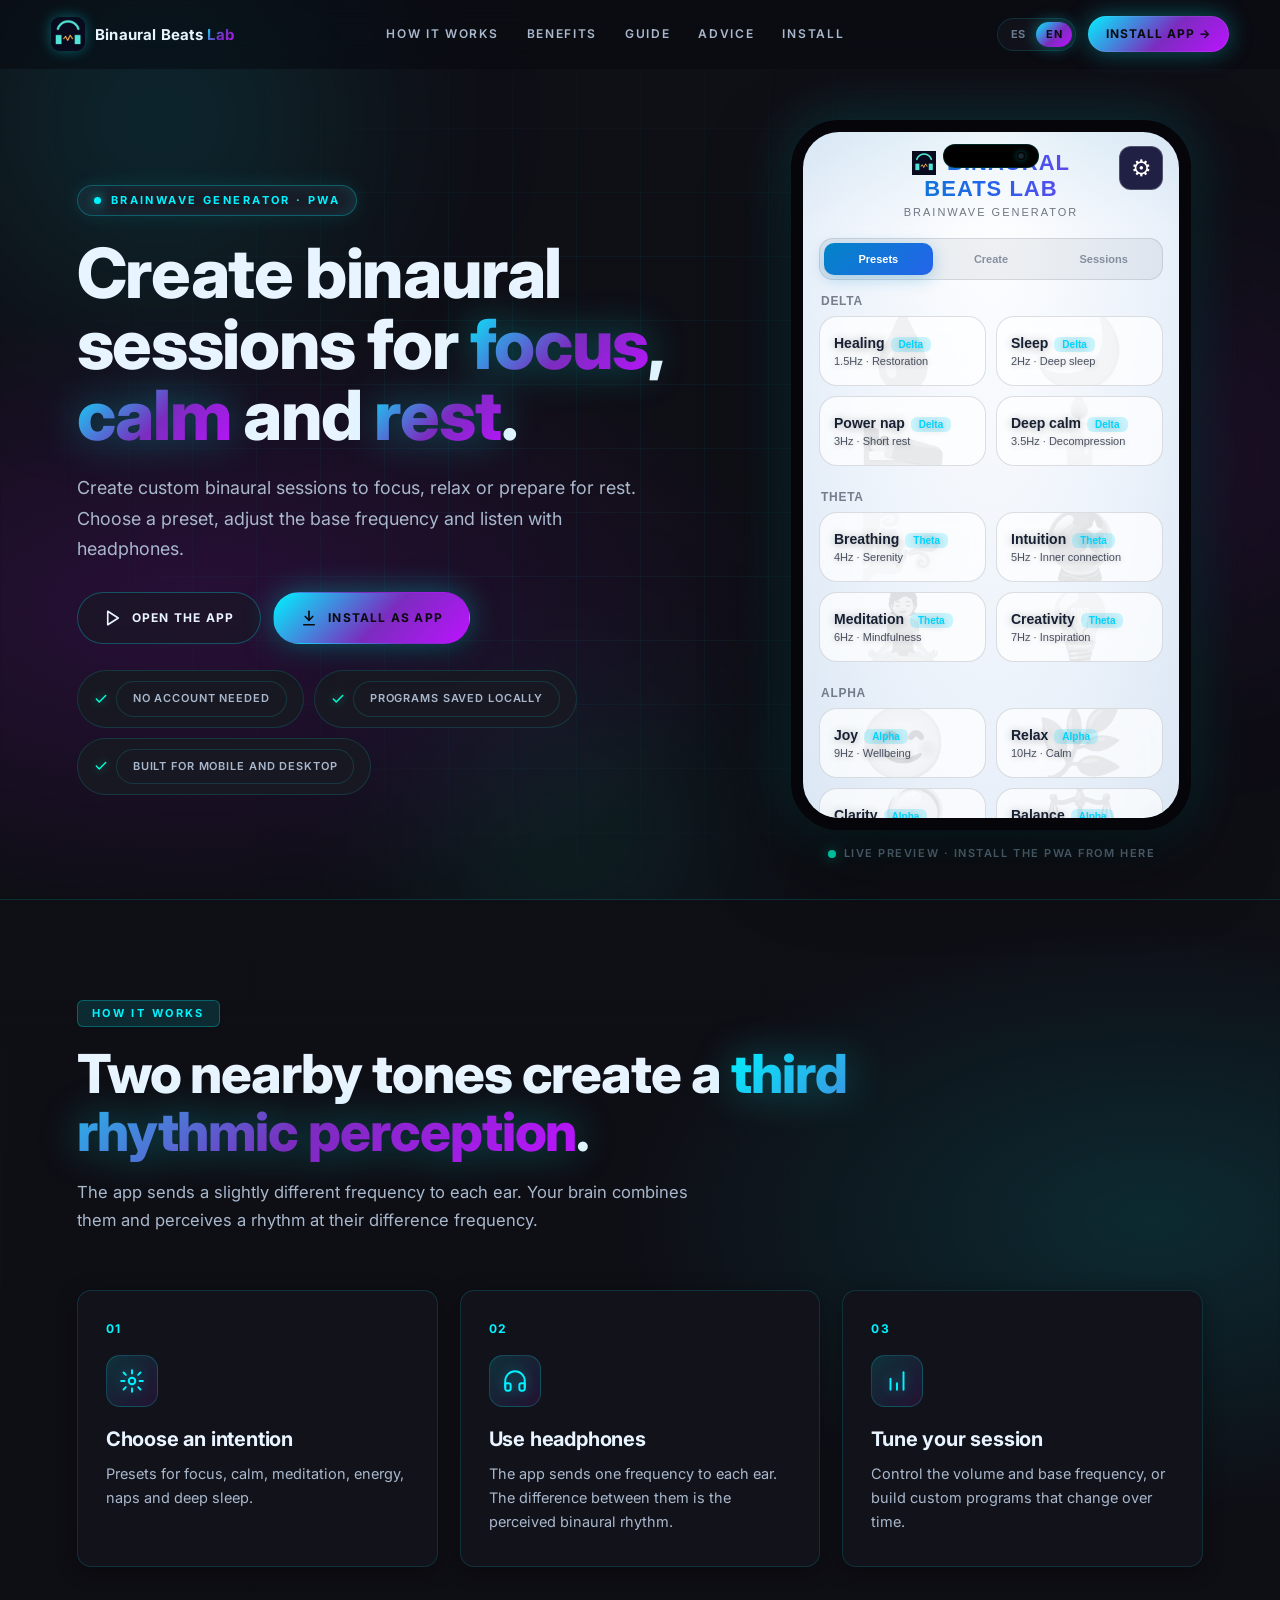
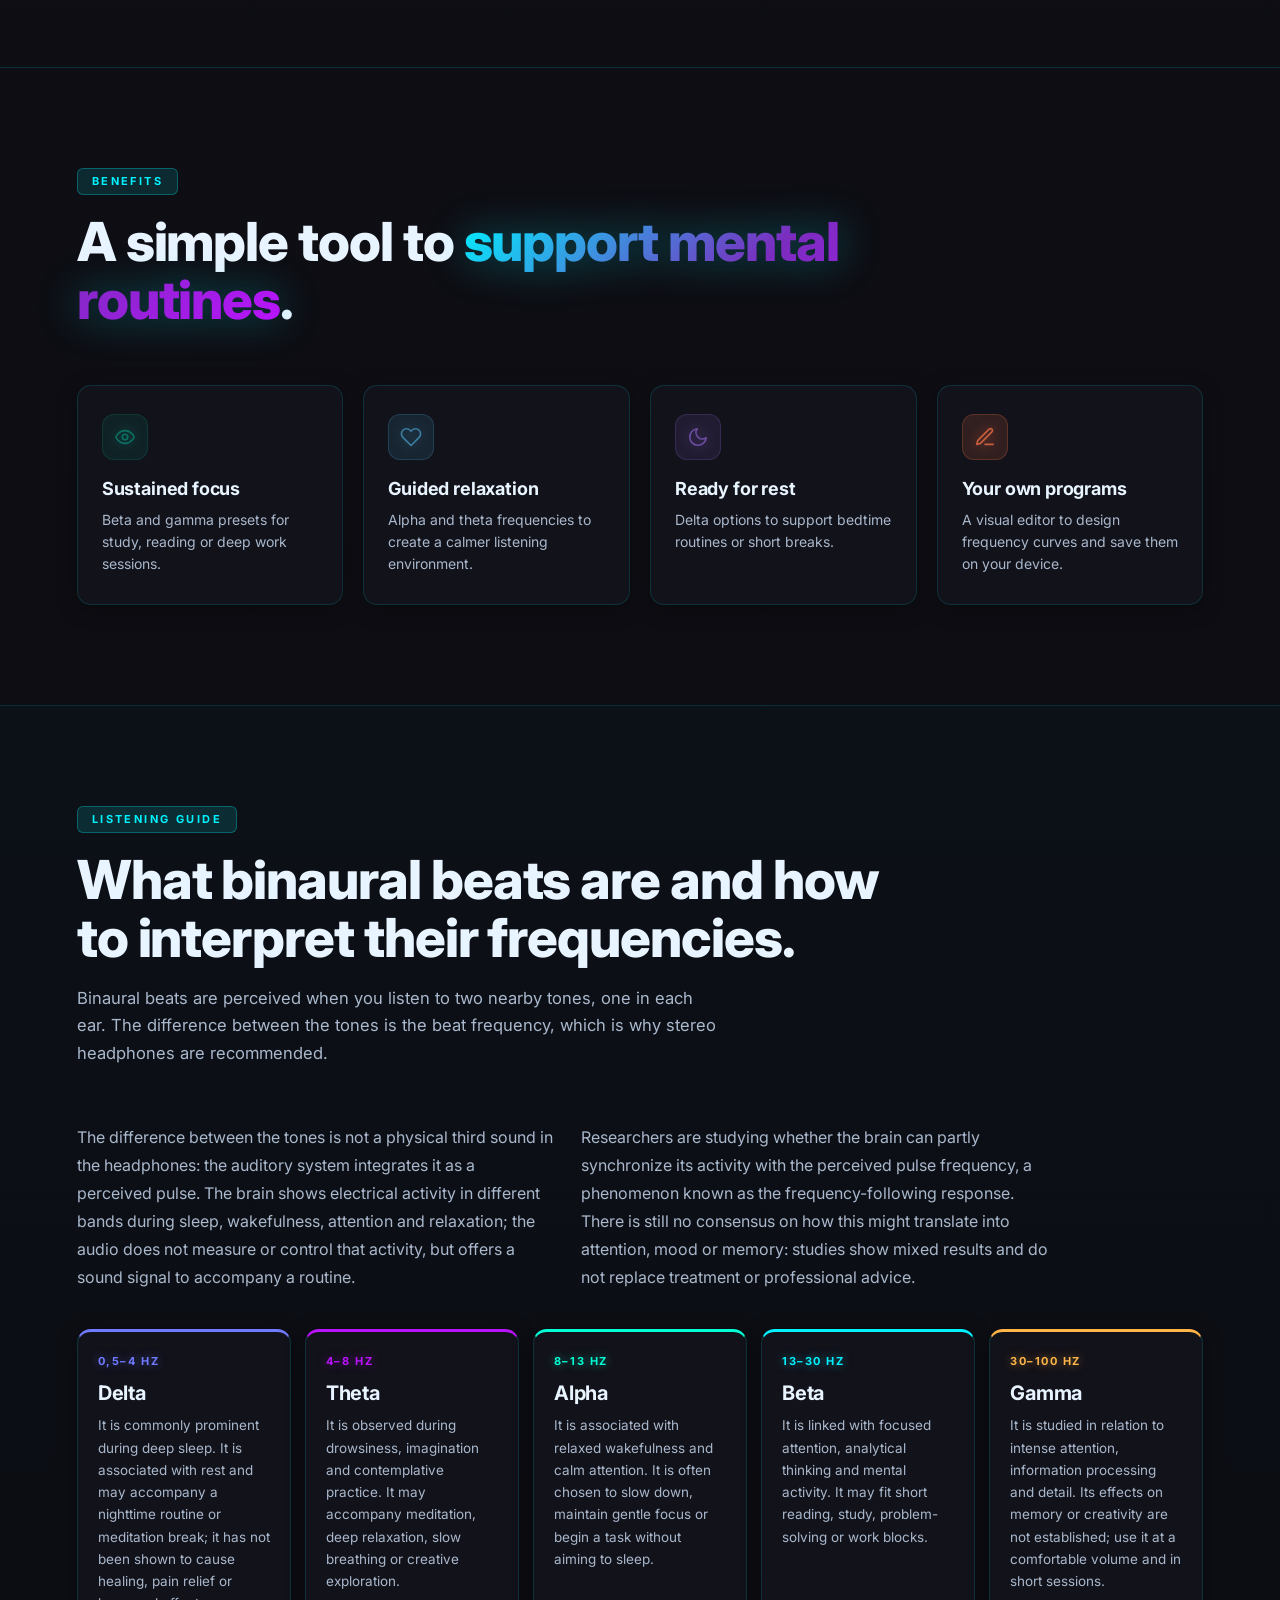
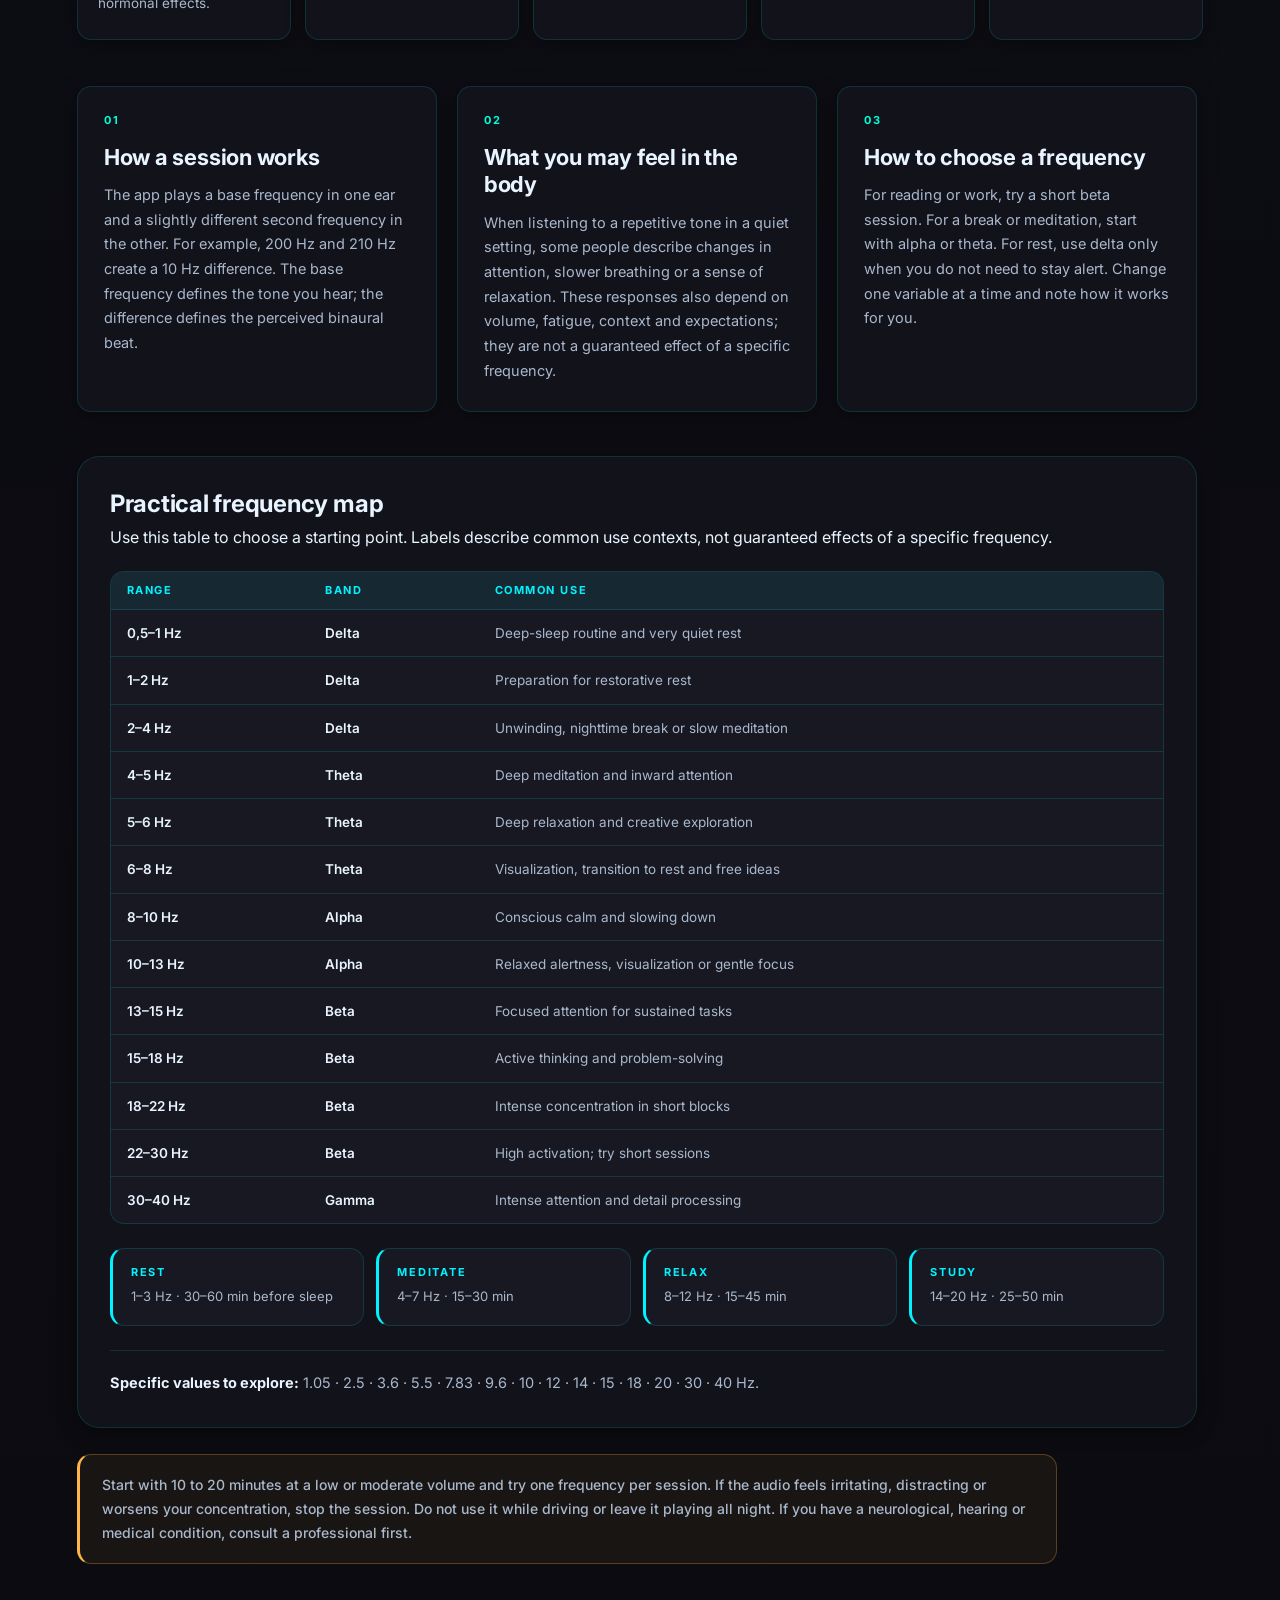
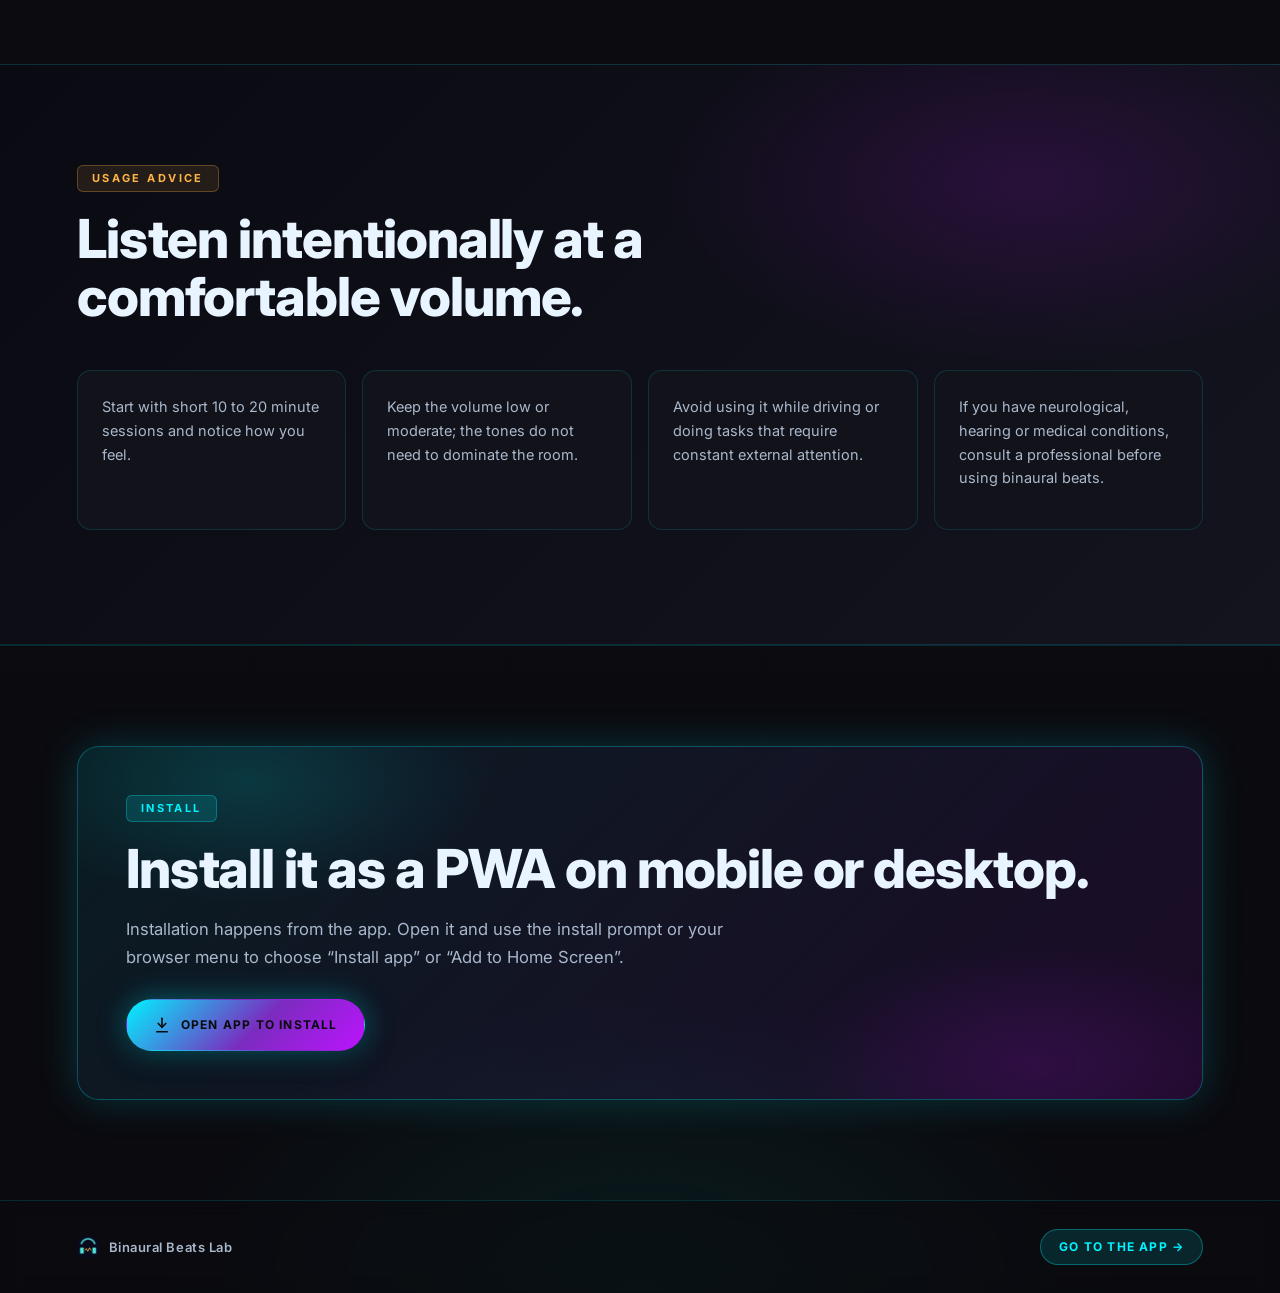
==== commit e77a213a: "cambio de nombre a labs" ====
--- a/index.html
+++ b/index.html
@@ -4,8 +4,8 @@
 <meta charset="utf-8" />
 <meta name="viewport" content="width=device-width,initial-scale=1,viewport-fit=cover" />
 <meta name="theme-color" content="#0a1a1f" />
-<meta name="description" content="Binaural Beats Pro — Generador de ondas cerebrales para foco, calma y descanso. PWA instalable, funciona sin cuenta." data-i18n-content="metaDescription" />
-<title data-i18n="pageTitle">Binaural Beats Pro · Ritmos binaurales para foco, calma y descanso</title>
+<meta name="description" content="Binaural Beats Lab — Generador de ondas cerebrales para foco, calma y descanso. PWA instalable, funciona sin cuenta." data-i18n-content="metaDescription" />
+<title data-i18n="pageTitle">Binaural Beats Lab · Ritmos binaurales para foco, calma y descanso</title>
 <link rel="icon" href="./app/icon-192.png" type="image/png" />
 <link rel="apple-touch-icon" href="./app/icon-192.png" />
 <link rel="preconnect" href="https://fonts.googleapis.com" />
@@ -23,9 +23,9 @@
 </div>
 
 <header class="site-header" id="siteHeader">
-  <a class="brand" href="#top" aria-label="Binaural Beats Pro — inicio" data-i18n-aria-label="homeLabel">
+  <a class="brand" href="#top" aria-label="Binaural Beats Lab — inicio" data-i18n-aria-label="homeLabel">
     <img src="./app/icon-192.png" alt="" width="34" height="34" />
-    <span>Binaural Beats <em>Pro</em></span>
+    <span>Binaural Beats <em>Lab</em></span>
   </a>
   <nav class="main-nav" aria-label="Navegación principal" data-i18n-aria-label="mainNavigation">
     <a href="#funciona" data-i18n="howItWorks">Cómo funciona</a>
@@ -39,7 +39,7 @@
       <button type="button" data-language="es" aria-pressed="true">ES</button>
       <button type="button" data-language="en" aria-pressed="false">EN</button>
     </div>
-    <a class="header-action" href="./app/" data-i18n="openAppShort">Abrir app →</a>
+    <a class="header-action" href="./app/?install=1" data-i18n="openAppShort">Install app →</a>
   </div>
 </header>
 
@@ -85,7 +85,7 @@
       <div class="phone-frame" aria-hidden="false">
         <div class="phone-notch"></div>
         <div class="phone-glow"></div>
-        <iframe src="./app/" title="Binaural Beats Pro" loading="lazy"></iframe>
+        <iframe src="./app/" title="Binaural Beats Lab" loading="lazy"></iframe>
       </div>
       <div class="hero-caption">
         <span class="live-dot"></span>
@@ -298,11 +298,11 @@
 <footer class="site-footer">
   <div class="footer-brand">
     <img src="./app/icon-192.png" alt="" width="22" height="22" />
-    <span>Binaural Beats Pro</span>
+    <span>Binaural Beats Lab</span>
   </div>
   <a class="footer-cta" href="./app/" data-i18n="goToApp">Ir a la aplicación →</a>
 </footer>
 
 <script src="./landing.js"></script>
 </body>
-</html>+</html>
--- a/landing.css
+++ b/landing.css
@@ -1,60 +1,71 @@
 :root{
-  --ink:#0a1a1f;
-  --ink-2:#142830;
-  --muted:#5a6b72;
-  --paper:#f7f3ea;
-  --paper-2:#fbf7ee;
-  --panel:#fffaf0;
-  --line:rgba(10,26,31,.10);
-  --line-strong:rgba(10,26,31,.18);
-  --green:#0d6f62;
-  --green-strong:#0a5149;
-  --green-soft:rgba(13,111,98,.10);
-  --clay:#c85f3d;
-  --gold:#d9a63a;
-  --sky:#3b7ea1;
-  --violet:#6b4ea0;
-  --shadow-sm:0 4px 14px rgba(10,26,31,.06);
-  --shadow:0 24px 60px -20px rgba(10,26,31,.22);
-  --shadow-lg:0 40px 90px -30px rgba(10,26,31,.35);
-  --radius:18px;
-  --radius-lg:28px;
-  --ease:cubic-bezier(.22,.61,.36,1);
+  /* Paleta neón consistente */
+  --bg:#0a0a0f;
+  --bg-2:#0f0f16;
+  --surface:#12121a;
+  --surface-2:#181822;
+  --surface-hi:#1e1e2a;
+  --border:rgba(0,243,255,.14);
+  --border-strong:rgba(0,243,255,.28);
+
+  --text:#e8f4ff;
+  --text-2:#a9b8cc;
+  --muted:#6b7a8f;
+
+  --cyan:#00f3ff;
+  --cyan-soft:rgba(0,243,255,.12);
+  --purple:#bc13fe;
+  --purple-soft:rgba(188,19,254,.12);
+  --mint:#00ffd5;
+  --mint-soft:rgba(0,255,213,.12);
+  --amber:#ffb547;
+
+  --grad:linear-gradient(135deg,#00f3ff 0%,#7b2cbf 55%,#bc13fe 100%);
+  --grad-soft:linear-gradient(135deg,rgba(0,243,255,.18),rgba(188,19,254,.18));
+
+  --shadow-sm:0 4px 20px rgba(0,0,0,.35);
+  --shadow:0 10px 40px rgba(0,0,0,.5);
+  --shadow-glow:0 0 40px rgba(0,243,255,.18);
+  --shadow-glow-strong:0 0 60px rgba(0,243,255,.35);
+
+  --radius:14px;
+  --radius-lg:22px;
+  --ease:cubic-bezier(.22,1,.36,1);
 }
 
 *{box-sizing:border-box}
 html{scroll-behavior:smooth}
-html,body{background:var(--paper)}
+html,body{background:var(--bg)}
 body{
   margin:0;
   min-height:100vh;
   font-family:'Inter',system-ui,-apple-system,Segoe UI,Roboto,sans-serif;
-  color:var(--ink);
+  color:var(--text);
   background:
-    radial-gradient(1200px 600px at 85% -10%, rgba(216,166,58,.18), transparent 60%),
-    radial-gradient(900px 500px at -10% 20%, rgba(59,126,161,.14), transparent 60%),
-    radial-gradient(800px 500px at 50% 110%, rgba(13,111,98,.10), transparent 60%),
-    linear-gradient(180deg,#fbf7ee 0%, #f7f3ea 100%);
+    radial-gradient(1000px 500px at 15% 10%, rgba(188,19,254,.15), transparent 60%),
+    radial-gradient(900px 500px at 90% 20%, rgba(0,243,255,.12), transparent 60%),
+    radial-gradient(800px 500px at 50% 100%, rgba(0,255,213,.08), transparent 60%),
+    linear-gradient(180deg,#0f0f16 0%, #0a0a0f 100%);
   -webkit-font-smoothing:antialiased;
   text-rendering:optimizeLegibility;
 }
 
-/* Decorative background */
+/* Fondo decorativo */
 .bg-decor{position:fixed;inset:0;pointer-events:none;z-index:0;overflow:hidden}
-.blob{position:absolute;border-radius:50%;filter:blur(80px);opacity:.55;animation:float 22s var(--ease) infinite}
-.blob-1{width:520px;height:520px;background:radial-gradient(circle,rgba(13,111,98,.28),transparent 60%);top:-160px;left:-120px}
-.blob-2{width:480px;height:480px;background:radial-gradient(circle,rgba(216,166,58,.22),transparent 60%);top:30%;right:-140px;animation-delay:-7s}
-.blob-3{width:420px;height:420px;background:radial-gradient(circle,rgba(59,126,161,.22),transparent 60%);bottom:-120px;left:30%;animation-delay:-14s}
+.blob{position:absolute;border-radius:50%;filter:blur(80px);opacity:.5;animation:float 22s var(--ease) infinite;mix-blend-mode:screen}
+.blob-1{width:640px;height:640px;background:radial-gradient(circle,rgba(0,243,255,.28),transparent 60%);top:-200px;left:-160px}
+.blob-2{width:560px;height:560px;background:radial-gradient(circle,rgba(188,19,254,.24),transparent 60%);top:20%;right:-180px;animation-delay:-8s}
+.blob-3{width:500px;height:500px;background:radial-gradient(circle,rgba(0,255,213,.20),transparent 60%);bottom:-180px;left:25%;animation-delay:-14s}
 @keyframes float{
   0%,100%{transform:translate(0,0) scale(1)}
-  50%{transform:translate(30px,-20px) scale(1.08)}
+  50%{transform:translate(40px,-30px) scale(1.08)}
 }
 .grid-overlay{
   position:absolute;inset:0;
   background-image:
-    linear-gradient(rgba(10,26,31,.04) 1px,transparent 1px),
-    linear-gradient(90deg,rgba(10,26,31,.04) 1px,transparent 1px);
-  background-size:48px 48px;
+    linear-gradient(rgba(0,243,255,.045) 1px,transparent 1px),
+    linear-gradient(90deg,rgba(0,243,255,.045) 1px,transparent 1px);
+  background-size:64px 64px;
   mask-image:radial-gradient(ellipse at center,black 30%,transparent 75%);
   -webkit-mask-image:radial-gradient(ellipse at center,black 30%,transparent 75%);
 }
@@ -67,43 +78,44 @@
   position:sticky;top:0;z-index:50;
   display:flex;align-items:center;justify-content:space-between;gap:20px;
   padding:16px clamp(18px,4vw,56px);
-  background:rgba(247,243,234,.72);
+  background:rgba(10,10,15,.55);
   border-bottom:1px solid transparent;
   backdrop-filter:blur(20px) saturate(1.4);
   -webkit-backdrop-filter:blur(20px) saturate(1.4);
   transition:border-color .3s var(--ease), background .3s var(--ease), padding .3s var(--ease);
 }
 .site-header.scrolled{
-  background:rgba(247,243,234,.88);
-  border-bottom-color:var(--line);
+  background:rgba(10,10,15,.82);
+  border-bottom-color:var(--border);
   padding-top:12px;padding-bottom:12px;
-  box-shadow:0 1px 0 rgba(255,255,255,.6) inset, 0 10px 30px -20px rgba(10,26,31,.15);
-}
-.brand{display:flex;align-items:center;gap:10px;font-weight:700;letter-spacing:-.01em;font-size:15px}
-.brand img{border-radius:9px;box-shadow:var(--shadow-sm)}
-.brand em{font-style:normal;color:var(--green)}
-.main-nav{display:flex;gap:28px;font:500 14px/1 'Inter',sans-serif;color:var(--ink-2)}
-.main-nav a{position:relative;padding:6px 0;color:var(--ink-2);transition:color .2s var(--ease)}
+  box-shadow:0 8px 32px rgba(0,0,0,.3);
+}
+.brand{display:flex;align-items:center;gap:10px;font-weight:700;letter-spacing:.01em;font-size:15px;color:var(--text)}
+.brand img{border-radius:9px;box-shadow:0 0 14px rgba(0,243,255,.35)}
+.brand em{font-style:normal;background:var(--grad);-webkit-background-clip:text;background-clip:text;color:transparent}
+.main-nav{display:flex;gap:28px;font:600 12px/1 'Inter',sans-serif;letter-spacing:.14em;text-transform:uppercase}
+.main-nav a{position:relative;padding:6px 0;color:var(--text-2);transition:color .2s var(--ease)}
 .main-nav a::after{
-  content:"";position:absolute;left:0;right:0;bottom:0;height:1.5px;
-  background:var(--green);transform:scaleX(0);transform-origin:left;
+  content:"";position:absolute;left:0;right:0;bottom:-2px;height:2px;
+  background:var(--grad);transform:scaleX(0);transform-origin:left;
   transition:transform .3s var(--ease);
-}
-.main-nav a:hover{color:var(--ink)}
+  box-shadow:0 0 10px rgba(0,243,255,.6);
+}
+.main-nav a:hover{color:var(--cyan)}
 .main-nav a:hover::after{transform:scaleX(1)}
 .header-controls{display:flex;align-items:center;gap:12px}
-.language-switch{display:flex;padding:3px;border:1px solid var(--line);border-radius:999px;background:rgba(255,250,240,.72)}
-.language-switch button{min-width:34px;padding:7px 8px;border:0;border-radius:999px;background:transparent;color:var(--muted);font:700 11px/1 'Inter',sans-serif;cursor:pointer}
-.language-switch button[aria-pressed="true"]{background:var(--ink);color:#fff}
-.language-switch button:focus-visible{outline:3px solid rgba(13,111,98,.32);outline-offset:2px}
+.language-switch{display:flex;padding:3px;border:1px solid var(--border);border-radius:999px;background:rgba(24,24,34,.6);backdrop-filter:blur(10px)}
+.language-switch button{min-width:34px;padding:7px 10px;border:0;border-radius:999px;background:transparent;color:var(--muted);font:700 11px/1 'Inter',sans-serif;cursor:pointer;letter-spacing:.06em}
+.language-switch button[aria-pressed="true"]{background:var(--grad);color:#0a0a0f;box-shadow:0 0 16px rgba(0,243,255,.4)}
+.language-switch button:focus-visible{outline:3px solid rgba(0,243,255,.4);outline-offset:2px}
 .header-action{
-  font:600 13px/1 'Inter',sans-serif;color:#fff;
-  background:var(--ink);
+  font:700 12px/1 'Inter',sans-serif;letter-spacing:.08em;text-transform:uppercase;color:#0a0a0f;
+  background:var(--grad);
   padding:12px 18px;border-radius:999px;
-  box-shadow:0 8px 20px -6px rgba(10,26,31,.4), 0 0 0 1px rgba(255,255,255,.06) inset;
-  transition:transform .2s var(--ease), box-shadow .2s var(--ease), background .2s var(--ease);
-}
-.header-action:hover{transform:translateY(-1px);background:var(--green-strong);box-shadow:0 12px 28px -8px rgba(13,111,98,.5)}
+  box-shadow:0 0 24px rgba(0,243,255,.35), 0 0 0 1px rgba(255,255,255,.08) inset;
+  transition:transform .2s var(--ease), box-shadow .2s var(--ease);
+}
+.header-action:hover{transform:translateY(-2px);box-shadow:0 0 36px rgba(0,243,255,.55), 0 0 0 1px rgba(255,255,255,.12) inset}
 
 /* Hero */
 .hero{
@@ -119,33 +131,35 @@
 .eyebrow{
   display:inline-flex;align-items:center;gap:10px;
   margin:0 0 22px;
-  font:600 12px/1 'Inter',sans-serif;
-  letter-spacing:.14em;text-transform:uppercase;
-  color:var(--green-strong);
-  padding:8px 14px;border-radius:999px;
-  background:var(--green-soft);
-  border:1px solid rgba(13,111,98,.18);
-}
-.eyebrow .dot{width:6px;height:6px;border-radius:50%;background:var(--green);box-shadow:0 0 0 4px rgba(13,111,98,.18);animation:pulse 2.4s ease-in-out infinite}
+  font:700 11px/1 'Inter',sans-serif;
+  letter-spacing:.22em;text-transform:uppercase;
+  color:var(--cyan);
+  padding:9px 16px;border-radius:999px;
+  background:var(--surface-2);
+  border:1px solid rgba(0,243,255,.32);
+  box-shadow:0 0 20px rgba(0,243,255,.15) inset, 0 0 20px rgba(0,243,255,.1);
+}
+.eyebrow .dot{width:7px;height:7px;border-radius:50%;background:var(--cyan);box-shadow:0 0 12px var(--cyan),0 0 24px rgba(0,243,255,.5);animation:pulse 2.4s ease-in-out infinite}
 @keyframes pulse{0%,100%{opacity:1}50%{opacity:.4}}
 
-h1,h2,h3,p{margin-top:0}
+h1,h2,h3,h4,p{margin-top:0}
 h1{
-  font-family:'Fraunces',Georgia,serif;
-  font-weight:600;
-  font-size:clamp(40px,5.2vw,72px);
-  line-height:1.02;
+  font-family:'Inter',system-ui,sans-serif;
+  font-weight:800;
+  font-size:clamp(40px,5.4vw,72px);
+  line-height:1.03;
   letter-spacing:-.02em;
   margin-bottom:22px;
-  color:var(--ink);
+  color:var(--text);
 }
 .grad-text{
-  background:linear-gradient(120deg,var(--green) 0%, var(--sky) 50%, var(--violet) 100%);
+  background:var(--grad);
   -webkit-background-clip:text;background-clip:text;color:transparent;
+  filter:drop-shadow(0 0 20px rgba(0,243,255,.35));
 }
 .hero-text{
   font-size:clamp(16px,1.4vw,19px);
-  line-height:1.65;color:var(--muted);
+  line-height:1.7;color:var(--text-2);
   margin-bottom:28px;max-width:580px;
 }
 .hero-actions{display:flex;gap:12px;flex-wrap:wrap;margin-bottom:26px}
@@ -155,44 +169,47 @@
   min-height:52px;
   border:1px solid transparent;
   border-radius:999px;
-  padding:0 24px;
-  font:600 14px/1 'Inter',sans-serif;
+  padding:0 26px;
+  font:700 12px/1 'Inter',sans-serif;
+  letter-spacing:.1em;text-transform:uppercase;
   cursor:pointer;
   transition:transform .22s var(--ease), box-shadow .22s var(--ease), background .22s var(--ease), color .22s var(--ease), border-color .22s var(--ease);
   white-space:nowrap;
+  position:relative;overflow:hidden;
 }
 .button:hover{transform:translateY(-2px)}
 .button:active{transform:translateY(0)}
-.button:focus-visible{outline:3px solid rgba(13,111,98,.32);outline-offset:3px}
+.button:focus-visible{outline:3px solid rgba(0,243,255,.4);outline-offset:3px}
 .button svg{flex-shrink:0}
 .button.primary{
-  color:#fff;
-  background:linear-gradient(135deg,var(--green) 0%, var(--green-strong) 100%);
-  box-shadow:0 14px 30px -10px rgba(13,111,98,.55), 0 0 0 1px rgba(255,255,255,.1) inset;
-}
-.button.primary:hover{box-shadow:0 20px 40px -12px rgba(13,111,98,.65), 0 0 0 1px rgba(255,255,255,.14) inset}
-.button.secondary{
-  color:var(--green-strong);
-  background:rgba(255,250,240,.85);
-  border-color:rgba(13,111,98,.22);
+  color:#0a0a0f;
+  background:var(--grad);
+  box-shadow:0 0 30px rgba(0,243,255,.35), 0 10px 30px rgba(0,0,0,.4);
+}
+.button.primary:hover{box-shadow:0 0 44px rgba(0,243,255,.55), 0 14px 38px rgba(0,0,0,.5)}
+.button.secondary,
+.button.ghost{
+  color:var(--text);
+  background:rgba(24,24,34,.6);
+  border-color:var(--border-strong);
   backdrop-filter:blur(10px);
 }
-.button.secondary:hover{background:#fff;border-color:rgba(13,111,98,.4)}
-.button.ghost{color:var(--ink);background:#fff;border-color:var(--line-strong)}
-.button.ghost:hover{border-color:var(--ink);background:#fff}
-
-.trust-row{display:flex;gap:10px;flex-wrap:wrap}
+.button.secondary:hover,
+.button.ghost:hover{background:rgba(30,30,42,.8);border-color:var(--cyan);color:var(--cyan);box-shadow:0 0 24px rgba(0,243,255,.2)}
+
+.trust-row{display:flex;gap:10px;flex-wrap:wrap;align-items:stretch}
 .trust-row span{
-  display:inline-flex;align-items:center;gap:8px;
-  padding:9px 14px;
-  border:1px solid var(--line);
+  display:inline-flex;align-items:center;justify-content:flex-start;gap:8px;
+  padding:10px 16px;
+  border:1px solid var(--border);
   border-radius:999px;
-  background:rgba(255,250,240,.7);
-  backdrop-filter:blur(8px);
-  font:500 12.5px/1 'Inter',sans-serif;
-  color:var(--ink-2);
-}
-.trust-row svg{color:var(--green)}
+  background:var(--surface-2);
+  font:600 11px/1.2 'Inter',sans-serif;letter-spacing:.08em;text-transform:uppercase;
+  color:var(--text-2);
+  transition:border-color .2s var(--ease), color .2s var(--ease);
+}
+.trust-row span:hover{border-color:var(--cyan);color:var(--cyan)}
+.trust-row span svg{color:var(--mint);flex-shrink:0;filter:drop-shadow(0 0 4px rgba(0,255,213,.5))}
 
 /* Phone frame */
 .hero-visual{justify-self:center;width:min(100%,400px);position:relative}
@@ -201,81 +218,82 @@
   width:min(100%,400px);
   height:min(710px,calc(100svh - 100px));
   aspect-ratio:9/16;
-  border:11px solid #0f1a1f;
-  border-radius:44px;
-  background:#0a0a1f;
+  border:12px solid #05050a;
+  border-radius:48px;
+  background:#05050a;
   box-shadow:
-    0 0 0 1px rgba(255,255,255,.06) inset,
-    0 40px 80px -20px rgba(10,26,31,.45),
-    0 20px 40px -15px rgba(13,111,98,.25);
+    0 0 0 1px rgba(0,243,255,.25) inset,
+    0 30px 80px rgba(0,0,0,.6),
+    0 0 60px rgba(0,243,255,.2);
   overflow:hidden;
   transition:transform .5s var(--ease);
+}
+.phone-frame::before{
+  content:"";position:absolute;inset:-2px;border-radius:50px;pointer-events:none;
+  background:conic-gradient(from 0deg, rgba(0,243,255,.4), rgba(188,19,254,.3), rgba(0,255,213,.3), rgba(0,243,255,.4));
+  filter:blur(22px);opacity:.55;z-index:-1;
 }
 .phone-frame:hover{transform:translateY(-6px) rotate(-.3deg)}
 .phone-notch{
   position:absolute;top:12px;left:50%;z-index:3;
-  width:92px;height:24px;transform:translateX(-50%);
-  border-radius:999px;background:#0a0a0a;
-  box-shadow:0 0 0 1px rgba(255,255,255,.04) inset;
+  width:96px;height:24px;transform:translateX(-50%);
+  border-radius:999px;background:#000;
+  box-shadow:0 0 0 1px rgba(0,243,255,.15) inset;
 }
 .phone-notch::after{
   content:"";position:absolute;top:50%;right:14px;
   width:8px;height:8px;border-radius:50%;
-  background:radial-gradient(circle,#1a2a30 30%, #0a0a0a 70%);
-  transform:translateY(-50%);
-}
-.phone-glow{
-  position:absolute;inset:-2px;border-radius:46px;z-index:0;pointer-events:none;
-  background:conic-gradient(from 180deg, rgba(13,111,98,.35), rgba(59,126,161,.25), rgba(216,166,58,.25), rgba(13,111,98,.35));
-  filter:blur(20px);opacity:.6;
-}
-.phone-frame iframe{position:relative;z-index:1;width:100%;height:100%;border:0;background:#0a0a1f}
+  background:radial-gradient(circle,#1a2a30 30%,#000 70%);
+  transform:translateY(-50%);box-shadow:0 0 6px rgba(0,243,255,.4)
+}
+.phone-glow{display:none}
+.phone-frame iframe{position:relative;z-index:1;width:100%;height:100%;border:0;background:#0a0a0f}
 .hero-caption{
   margin-top:18px;
   display:flex;align-items:center;justify-content:center;gap:8px;
-  font:500 12px/1 'Inter',sans-serif;color:var(--muted);
+  font:600 11px/1 'Inter',sans-serif;letter-spacing:.14em;text-transform:uppercase;color:var(--muted);
 }
 .live-dot{
-  width:8px;height:8px;border-radius:50%;background:#e05a47;
-  box-shadow:0 0 0 0 rgba(224,90,71,.6);
+  width:8px;height:8px;border-radius:50%;background:var(--mint);
+  box-shadow:0 0 0 0 rgba(0,255,213,.6),0 0 14px rgba(0,255,213,.6);
   animation:livePulse 2s ease-out infinite;
 }
 @keyframes livePulse{
-  0%{box-shadow:0 0 0 0 rgba(224,90,71,.6)}
-  70%{box-shadow:0 0 0 10px rgba(224,90,71,0)}
-  100%{box-shadow:0 0 0 0 rgba(224,90,71,0)}
+  0%{box-shadow:0 0 0 0 rgba(0,255,213,.6),0 0 14px rgba(0,255,213,.6)}
+  70%{box-shadow:0 0 0 12px rgba(0,255,213,0),0 0 20px rgba(0,255,213,0)}
+  100%{box-shadow:0 0 0 0 rgba(0,255,213,0),0 0 0 rgba(0,255,213,0)}
 }
 
 /* Sections */
 .section{
   position:relative;z-index:1;
   padding:100px clamp(18px,6vw,82px);
-  border-top:1px solid var(--line);
+  border-top:1px solid var(--border);
 }
 .section-intro{max-width:820px;margin-bottom:56px}
 .section-kicker{
   display:inline-block;
   margin:0 0 18px;
-  font:700 12px/1 'Inter',sans-serif;
-  letter-spacing:.18em;text-transform:uppercase;
-  color:var(--clay);
-  padding:6px 12px;border-radius:6px;
-  background:rgba(200,95,61,.08);
-  border:1px solid rgba(200,95,61,.18);
+  font:700 11px/1 'Inter',sans-serif;
+  letter-spacing:.22em;text-transform:uppercase;
+  color:var(--cyan);
+  padding:7px 14px;border-radius:6px;
+  background:var(--cyan-soft);
+  border:1px solid rgba(0,243,255,.28);
 }
 h2{
-  font-family:'Fraunces',Georgia,serif;
-  font-weight:600;
+  font-family:'Inter',system-ui,sans-serif;
+  font-weight:800;
   font-size:clamp(34px,4.2vw,58px);
-  line-height:1.05;
+  line-height:1.08;
   letter-spacing:-.02em;
   margin-bottom:0;
-  color:var(--ink);
+  color:var(--text);
 }
 .section-lead{
   margin-top:18px;
   font-size:clamp(16px,1.3vw,18px);
-  line-height:1.65;color:var(--muted);
+  line-height:1.65;color:var(--text-2);
   max-width:640px;
 }
 
@@ -283,8 +301,8 @@
 .steps{display:grid;grid-template-columns:repeat(3,1fr);gap:22px}
 .step{
   position:relative;
-  background:rgba(255,250,240,.78);
-  border:1px solid var(--line);
+  background:var(--surface);
+  border:1px solid var(--border);
   border-radius:var(--radius);
   padding:32px 28px;
   box-shadow:var(--shadow-sm);
@@ -293,149 +311,206 @@
 }
 .step::before{
   content:"";position:absolute;top:0;left:0;right:0;height:3px;
-  background:linear-gradient(90deg,var(--green),var(--sky));
+  background:var(--grad);
   transform:scaleX(0);transform-origin:left;
   transition:transform .4s var(--ease);
-}
-.step:hover{transform:translateY(-4px);box-shadow:var(--shadow);border-color:var(--line-strong)}
+  box-shadow:0 0 10px rgba(0,243,255,.6);
+}
+.step:hover{transform:translateY(-4px);box-shadow:var(--shadow-glow);border-color:var(--border-strong)}
 .step:hover::before{transform:scaleX(1)}
 .step-num{
-  font:700 13px/1 'Inter',sans-serif;
-  color:var(--green);letter-spacing:.08em;
+  font:700 12px/1 'Inter',sans-serif;
+  color:var(--cyan);letter-spacing:.14em;
   margin-bottom:20px;
 }
 .step-icon{
   width:52px;height:52px;border-radius:14px;
   display:grid;place-items:center;
-  background:linear-gradient(135deg,rgba(13,111,98,.12),rgba(59,126,161,.08));
-  color:var(--green-strong);
+  background:linear-gradient(135deg,rgba(0,243,255,.14),rgba(188,19,254,.10));
+  color:var(--cyan);
   margin-bottom:20px;
-}
-.step-icon svg{width:26px;height:26px}
+  border:1px solid rgba(0,243,255,.2);
+}
+.step-icon svg{width:26px;height:26px;filter:drop-shadow(0 0 6px rgba(0,243,255,.4))}
 .step h3{
-  font-family:'Fraunces',Georgia,serif;
-  font-weight:600;
-  font-size:22px;line-height:1.2;
+  font-weight:700;
+  font-size:20px;line-height:1.25;
   margin-bottom:10px;letter-spacing:-.01em;
-}
-.step p{font:400 14.5px/1.65 'Inter',sans-serif;color:var(--muted);margin-bottom:0}
+  color:var(--text);
+}
+.step p{font:400 14.5px/1.65 'Inter',sans-serif;color:var(--text-2);margin-bottom:0}
 
 /* Benefits */
 .benefit-grid{display:grid;grid-template-columns:repeat(4,1fr);gap:20px}
 .benefit{
-  background:rgba(255,250,240,.78);
-  border:1px solid var(--line);
+  background:var(--surface);
+  border:1px solid var(--border);
   border-radius:var(--radius);
   padding:28px 24px;
   box-shadow:var(--shadow-sm);
-  transition:transform .3s var(--ease), box-shadow .3s var(--ease);
-}
-.benefit:hover{transform:translateY(-4px);box-shadow:var(--shadow)}
+  transition:transform .3s var(--ease), box-shadow .3s var(--ease), border-color .3s var(--ease);
+}
+.benefit:hover{transform:translateY(-4px);box-shadow:var(--shadow-glow);border-color:var(--border-strong)}
 .benefit-icon{
   width:46px;height:46px;border-radius:12px;
   display:grid;place-items:center;
-  background:color-mix(in srgb, var(--accent) 12%, transparent);
+  background:color-mix(in srgb, var(--accent) 18%, transparent);
   color:var(--accent);
   margin-bottom:18px;
-}
-.benefit-icon svg{width:22px;height:22px}
+  border:1px solid color-mix(in srgb, var(--accent) 30%, transparent);
+}
+.benefit{--accent:var(--cyan)}
+.benefit:nth-child(2){--accent:var(--purple)}
+.benefit:nth-child(3){--accent:var(--mint)}
+.benefit:nth-child(4){--accent:var(--amber)}
+.benefit-icon svg{width:22px;height:22px;filter:drop-shadow(0 0 6px color-mix(in srgb, var(--accent) 60%, transparent))}
 .benefit h3{
-  font-family:'Fraunces',Georgia,serif;
-  font-weight:600;font-size:19px;line-height:1.2;
+  font-weight:700;font-size:18px;line-height:1.25;
   margin-bottom:8px;letter-spacing:-.01em;
-}
-.benefit p{font:400 14px/1.6 'Inter',sans-serif;color:var(--muted);margin-bottom:0}
+  color:var(--text);
+}
+.benefit p{font:400 14px/1.6 'Inter',sans-serif;color:var(--text-2);margin-bottom:0}
 
 /* Listening guide */
-.tutorial-section{background:rgba(255,250,240,.36)}
+.tutorial-section{background:linear-gradient(180deg,rgba(0,243,255,.02) 0%,transparent 60%)}
 .tutorial-copy{display:grid;grid-template-columns:repeat(2,minmax(0,1fr));gap:28px;max-width:980px;margin-bottom:38px}
-.tutorial-copy p{margin:0;font:400 16px/1.7 'Inter',sans-serif;color:var(--muted)}
+.tutorial-copy p{margin:0;font:400 16px/1.75 'Inter',sans-serif;color:var(--text-2)}
 .wave-guide{display:grid;grid-template-columns:repeat(5,minmax(0,1fr));gap:14px}
-.wave-guide-item{min-height:240px;padding:22px 18px;border:1px solid var(--line);border-top:3px solid var(--accent);border-radius:var(--radius);background:rgba(255,250,240,.82);box-shadow:var(--shadow-sm)}
-.wave-guide-item.delta{--accent:#5c6bc0}.wave-guide-item.theta{--accent:#8e5bbd}.wave-guide-item.alpha{--accent:#2f8a83}.wave-guide-item.beta{--accent:#3b7ea1}.wave-guide-item.gamma{--accent:#c85f3d}
-.wave-range{display:block;margin-bottom:18px;font:700 11px/1 'Inter',sans-serif;letter-spacing:.08em;color:var(--accent)}
-.wave-guide-item h3{margin-bottom:9px;font:600 22px/1.15 'Fraunces',Georgia,serif;color:var(--ink)}
-.wave-guide-item p{margin:0;font:400 13.5px/1.6 'Inter',sans-serif;color:var(--muted)}
+.wave-guide-item{
+  min-height:240px;padding:24px 20px;
+  border:1px solid var(--border);
+  border-top:3px solid var(--accent);
+  border-radius:var(--radius);
+  background:var(--surface);
+  box-shadow:var(--shadow-sm);
+  transition:transform .3s var(--ease), box-shadow .3s var(--ease), border-color .3s var(--ease);
+}
+.wave-guide-item:hover{transform:translateY(-4px);box-shadow:0 0 30px color-mix(in srgb, var(--accent) 30%, transparent);border-color:color-mix(in srgb, var(--accent) 40%, transparent)}
+.wave-guide-item.delta{--accent:#6f7aff}
+.wave-guide-item.theta{--accent:#bc13fe}
+.wave-guide-item.alpha{--accent:#00ffd5}
+.wave-guide-item.beta{--accent:#00f3ff}
+.wave-guide-item.gamma{--accent:#ffb547}
+.wave-range{display:block;margin-bottom:14px;font:700 11px/1 'Inter',sans-serif;letter-spacing:.14em;text-transform:uppercase;color:var(--accent);text-shadow:0 0 10px color-mix(in srgb, var(--accent) 50%, transparent)}
+.wave-guide-item h3{margin-bottom:9px;font:700 20px/1.2 'Inter',sans-serif;color:var(--text);letter-spacing:-.01em}
+.wave-guide-item p{margin:0;font:400 13.5px/1.65 'Inter',sans-serif;color:var(--text-2)}
+
 .tutorial-deep-dive{display:grid;grid-template-columns:repeat(3,minmax(0,1fr));gap:20px;max-width:1120px;margin-top:46px}
-.tutorial-deep-dive article{padding:28px 26px;border-top:1px solid var(--line-strong);background:rgba(255,250,240,.48)}
-.tutorial-index{display:block;margin-bottom:18px;font:700 12px/1 'Inter',sans-serif;letter-spacing:.1em;color:var(--clay)}
-.tutorial-deep-dive h3{margin-bottom:12px;font:600 24px/1.2 'Fraunces',Georgia,serif;color:var(--ink)}
-.tutorial-deep-dive p{margin:0;font:400 14.5px/1.65 'Inter',sans-serif;color:var(--muted)}
-.frequency-reference{max-width:1120px;margin-top:44px;padding:28px;border:1px solid var(--line);background:rgba(255,250,240,.72)}
-.frequency-reference h3{margin-bottom:8px;font:600 26px/1.2 'Fraunces',Georgia,serif;color:var(--ink)}
-.frequency-reference p{max-width:680px;margin:0;font:400 14.5px/1.65 'Inter',sans-serif;color:var(--muted)}
-.frequency-table-wrap{margin-top:24px;overflow-x:auto;border:1px solid var(--line)}
-.frequency-table{width:100%;border-collapse:collapse;min-width:620px;background:rgba(255,255,255,.5)}
-.frequency-table th,.frequency-table td{padding:13px 16px;border-bottom:1px solid var(--line);text-align:left;font:400 13px/1.45 'Inter',sans-serif;color:var(--ink-2)}
-.frequency-table th{background:rgba(13,111,98,.10);font-weight:700;color:var(--green-strong)}
-.frequency-table td:first-child,.frequency-table td:nth-child(2){white-space:nowrap;font-weight:600;color:var(--ink)}
+.tutorial-deep-dive article{
+  padding:28px 26px;
+  border:1px solid var(--border);
+  border-radius:var(--radius);
+  background:var(--surface);
+  box-shadow:var(--shadow-sm);
+}
+.tutorial-index{display:block;margin-bottom:18px;font:700 11px/1 'Inter',sans-serif;letter-spacing:.18em;color:var(--mint)}
+.tutorial-deep-dive h3{margin-bottom:12px;font:700 22px/1.25 'Inter',sans-serif;color:var(--text);letter-spacing:-.01em}
+.tutorial-deep-dive p{margin:0;font:400 14.5px/1.7 'Inter',sans-serif;color:var(--text-2)}
+
+.frequency-reference{max-width:1120px;margin-top:44px;padding:32px;border:1px solid var(--border);border-radius:var(--radius-lg);background:var(--surface);box-shadow:var(--shadow-sm)}
+.frequency-reference h3{margin-bottom:8px;font:700 24px/1.25 'Inter',sans-serif;color:var(--text);letter-spacing:-.01em}
+.frequency-reference > p{max-width:680px;margin:0;font:400 14.5px/1.7 'Inter',sans-serif;color:var(--text-2)}
+.frequency-table-wrap{margin-top:24px;overflow-x:auto;border:1px solid var(--border);border-radius:var(--radius);background:var(--surface-2)}
+.frequency-table{width:100%;border-collapse:collapse;min-width:620px}
+.frequency-table th,
+.frequency-table td{
+  padding:13px 16px;border-bottom:1px solid var(--border);text-align:left;
+  font:400 13.5px/1.5 'Inter',sans-serif;color:var(--text-2);
+}
+.frequency-table th{
+  background:rgba(0,243,255,.08);
+  font:700 11px/1 'Inter',sans-serif;letter-spacing:.14em;text-transform:uppercase;
+  color:var(--cyan);
+}
+.frequency-table td:first-child,
+.frequency-table td:nth-child(2){white-space:nowrap;font-weight:600;color:var(--text)}
 .frequency-table tbody tr:last-child td{border-bottom:0}
-.frequency-use-grid{display:grid;grid-template-columns:repeat(4,minmax(0,1fr));gap:12px;margin-top:20px}
-.frequency-use-grid article{padding:16px;border-left:3px solid var(--green);background:rgba(13,111,98,.07)}
-.frequency-use-grid h4{margin:0 0 6px;font:700 14px/1 'Inter',sans-serif;color:var(--ink)}
-.frequency-use-grid p{margin:0;font-size:13px;line-height:1.5}
-.frequency-examples{max-width:none !important;margin-top:20px !important;padding-top:18px;border-top:1px solid var(--line)}
-.frequency-examples b{color:var(--ink)}
-.tutorial-note{max-width:980px;margin-top:26px;padding:18px 20px;border-left:3px solid var(--gold);background:rgba(216,166,58,.10);font:500 14px/1.65 'Inter',sans-serif;color:var(--ink-2)}
+.frequency-table tbody tr:hover{background:rgba(0,243,255,.04)}
+
+.frequency-use-grid{display:grid;grid-template-columns:repeat(4,minmax(0,1fr));gap:12px;margin-top:24px}
+.frequency-use-grid article{
+  padding:18px;border-radius:var(--radius);
+  border:1px solid var(--border);border-left:3px solid var(--cyan);
+  background:var(--surface-2);
+  transition:border-color .2s var(--ease), background .2s var(--ease);
+}
+.frequency-use-grid article:hover{border-left-color:var(--mint);background:var(--surface-hi)}
+.frequency-use-grid h4{margin:0 0 8px;font:700 11px/1 'Inter',sans-serif;letter-spacing:.16em;text-transform:uppercase;color:var(--cyan)}
+.frequency-use-grid p{margin:0;font-size:13px;line-height:1.55;color:var(--text-2)}
+.frequency-examples{max-width:none !important;margin-top:24px !important;padding-top:20px;border-top:1px solid var(--border);color:var(--text-2) !important}
+.frequency-examples b{color:var(--text)}
+.tutorial-note{
+  max-width:980px;margin-top:26px;padding:18px 22px;
+  border:1px solid rgba(255,181,71,.28);border-left:3px solid var(--amber);border-radius:var(--radius);
+  background:rgba(255,181,71,.06);
+  font:500 14px/1.7 'Inter',sans-serif;color:var(--text-2);
+}
 
 /* Advice band */
 .advice-band{
   background:
-    radial-gradient(600px 300px at 80% 20%, rgba(216,166,58,.12), transparent 60%),
-    linear-gradient(135deg,#0a1a1f 0%, #142830 100%);
-  color:#fff;
-  border-top:1px solid rgba(255,255,255,.08);
-  border-bottom:1px solid rgba(255,255,255,.08);
-}
-.advice-band .section-kicker{color:#f0bf55;background:rgba(240,191,85,.12);border-color:rgba(240,191,85,.25)}
-.advice-band h2{color:#fff;max-width:760px}
+    radial-gradient(600px 300px at 80% 20%, rgba(188,19,254,.14), transparent 60%),
+    linear-gradient(135deg,#0a0a12 0%, #14141f 100%);
+  border-top:1px solid var(--border);
+  border-bottom:1px solid var(--border);
+}
+.advice-band .section-kicker{color:var(--amber);background:rgba(255,181,71,.10);border-color:rgba(255,181,71,.28)}
+.advice-band h2{color:var(--text);max-width:760px}
 .advice-band .section-intro{margin-bottom:44px}
 .advice-list{display:grid;grid-template-columns:repeat(4,1fr);gap:16px}
 .advice-list p{
   min-height:160px;padding:24px;
-  border:1px solid rgba(255,255,255,.12);
+  border:1px solid var(--border);
   border-radius:var(--radius);
-  background:rgba(255,250,240,.04);
-  backdrop-filter:blur(10px);
-  color:rgba(255,255,255,.88);
-  font:400 14.5px/1.6 'Inter',sans-serif;
+  background:var(--surface);
+  color:var(--text-2);
+  font:400 14.5px/1.65 'Inter',sans-serif;
   transition:transform .3s var(--ease), background .3s var(--ease), border-color .3s var(--ease);
 }
-.advice-list p:hover{transform:translateY(-3px);background:rgba(255,250,240,.07);border-color:rgba(255,255,255,.22)}
-.advice-list p strong{color:#fff;font-weight:600}
+.advice-list p:hover{transform:translateY(-3px);background:var(--surface-hi);border-color:var(--border-strong)}
+.advice-list p strong{color:var(--text);font-weight:600}
 
 /* Install */
 .install-section{
   display:block;
-  background:linear-gradient(135deg,rgba(13,111,98,.08) 0%, rgba(216,166,58,.10) 100%);
-  border:1px solid var(--line);
+  background:linear-gradient(135deg,rgba(0,243,255,.08) 0%, rgba(188,19,254,.10) 100%);
+  border:1px solid var(--border-strong);
   border-radius:var(--radius-lg);
   padding:48px;
-  box-shadow:var(--shadow);
-}
+  box-shadow:var(--shadow-glow);
+  position:relative;overflow:hidden;
+}
+.install-section::before{
+  content:"";position:absolute;inset:0;pointer-events:none;
+  background:
+    radial-gradient(400px 200px at 15% 10%, rgba(0,243,255,.14), transparent 60%),
+    radial-gradient(400px 200px at 85% 90%, rgba(188,19,254,.14), transparent 60%);
+}
+.install-text{position:relative;z-index:1}
 .install-text h2{margin-bottom:16px}
-.install-actions{display:flex;gap:12px;flex-wrap:wrap;margin-top:28px}
+.install-text .section-lead{color:var(--text-2)}
+.install-actions{display:flex;gap:12px;flex-wrap:wrap;margin-top:28px;position:relative;z-index:1}
 
 /* Footer */
 .site-footer{
   position:relative;z-index:1;
   display:flex;justify-content:space-between;align-items:center;gap:18px;
   padding:28px clamp(18px,6vw,82px);
-  border-top:1px solid var(--line);
-  background:rgba(255,250,240,.5);
+  border-top:1px solid var(--border);
+  background:rgba(10,10,15,.6);
   backdrop-filter:blur(10px);
 }
-.footer-brand{display:flex;align-items:center;gap:10px;font:600 14px/1 'Inter',sans-serif;color:var(--ink-2)}
+.footer-brand{display:flex;align-items:center;gap:10px;font:600 13px/1 'Inter',sans-serif;color:var(--text-2);letter-spacing:.04em}
 .footer-brand img{border-radius:6px}
 .footer-cta{
-  font:600 13px/1 'Inter',sans-serif;
-  color:var(--green-strong);
-  padding:10px 18px;border-radius:999px;
-  background:var(--green-soft);
-  border:1px solid rgba(13,111,98,.2);
-  transition:background .2s var(--ease), transform .2s var(--ease);
-}
-.footer-cta:hover{background:rgba(13,111,98,.18);transform:translateX(2px)}
+  font:700 12px/1 'Inter',sans-serif;letter-spacing:.1em;text-transform:uppercase;
+  color:var(--cyan);
+  padding:11px 18px;border-radius:999px;
+  background:var(--cyan-soft);
+  border:1px solid rgba(0,243,255,.32);
+  transition:background .2s var(--ease), transform .2s var(--ease), box-shadow .2s var(--ease);
+}
+.footer-cta:hover{background:rgba(0,243,255,.18);transform:translateX(2px);box-shadow:0 0 20px rgba(0,243,255,.25)}
 
 /* Reveal animations */
 .reveal{opacity:0;transform:translateY(24px);transition:opacity .8s var(--ease), transform .8s var(--ease)}
@@ -454,15 +529,15 @@
   .hero{grid-template-columns:1fr;min-height:auto;padding-top:40px}
   .hero-visual{width:min(100%,330px);margin:0 auto}
   .steps{grid-template-columns:1fr}
-  .install-section{grid-template-columns:1fr;padding:36px 28px}
+  .install-section{padding:36px 28px}
 }
 @media (max-width:620px){
   .site-header{padding:12px 16px}
   .brand span{font-size:14px}
   .header-controls{gap:8px}
-  .language-switch button{min-width:30px;padding:7px 6px}
-  .header-action{padding:10px 14px;font-size:12px}
-  h1{font-size:clamp(36px,10vw,48px)}
+  .language-switch button{min-width:30px;padding:7px 8px}
+  .header-action{padding:10px 14px;font-size:11px}
+  h1{font-size:clamp(34px,9vw,46px)}
   .hero{padding:28px 16px 24px}
   .section{padding:70px 16px}
   .benefit-grid,.advice-list{grid-template-columns:1fr}
@@ -471,11 +546,12 @@
   .frequency-use-grid{grid-template-columns:1fr}
   .advice-list p{min-height:auto}
   .button{width:100%;max-width:100%}
-  .trust-row span{width:100%;justify-content:center}
+  .trust-row{flex-direction:column}
+  .trust-row span{width:100%;justify-content:flex-start}
   .phone-frame{border-width:9px;border-radius:36px}
   .site-footer{flex-direction:column;align-items:flex-start;padding:24px 16px;gap:14px}
   .footer-cta{width:100%;text-align:center}
 }
 @media (prefers-reduced-motion:reduce){
   *,*::before,*::after{animation-duration:.01ms !important;transition-duration:.01ms !important}
-}+}
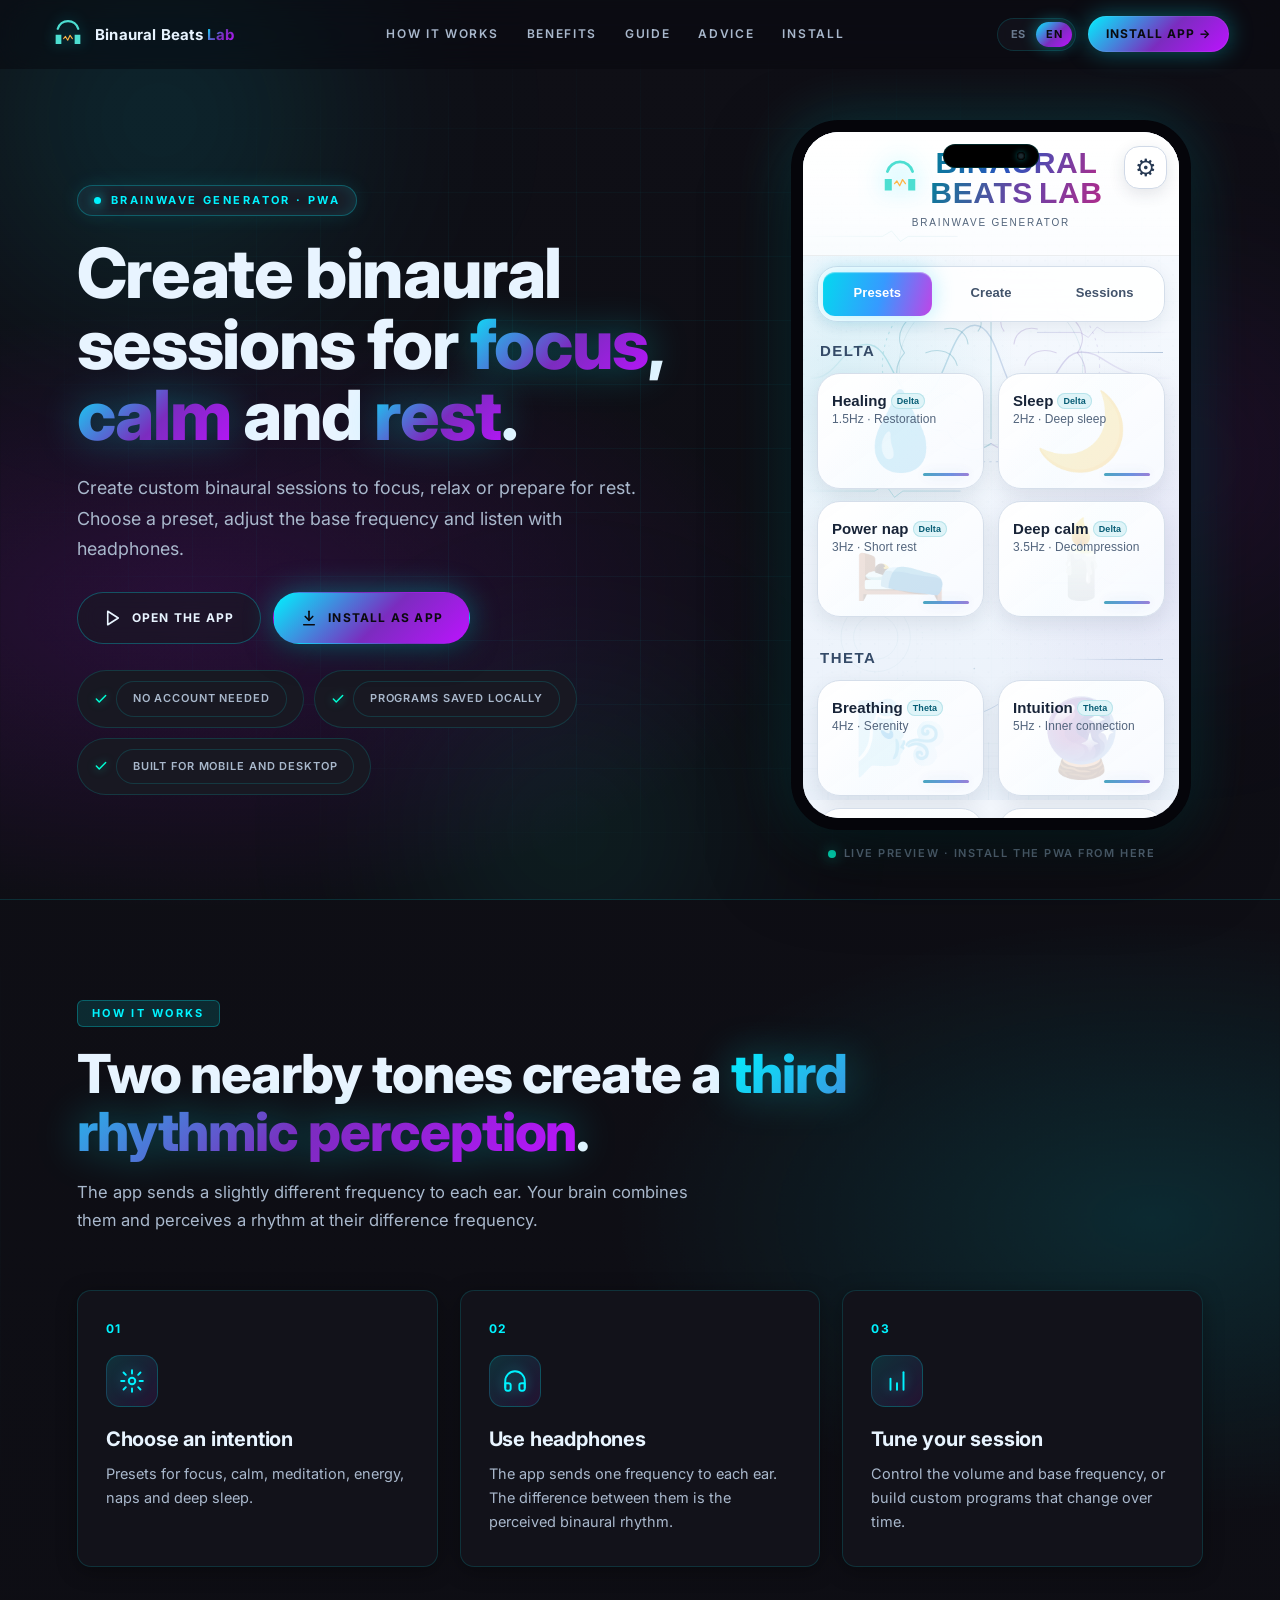
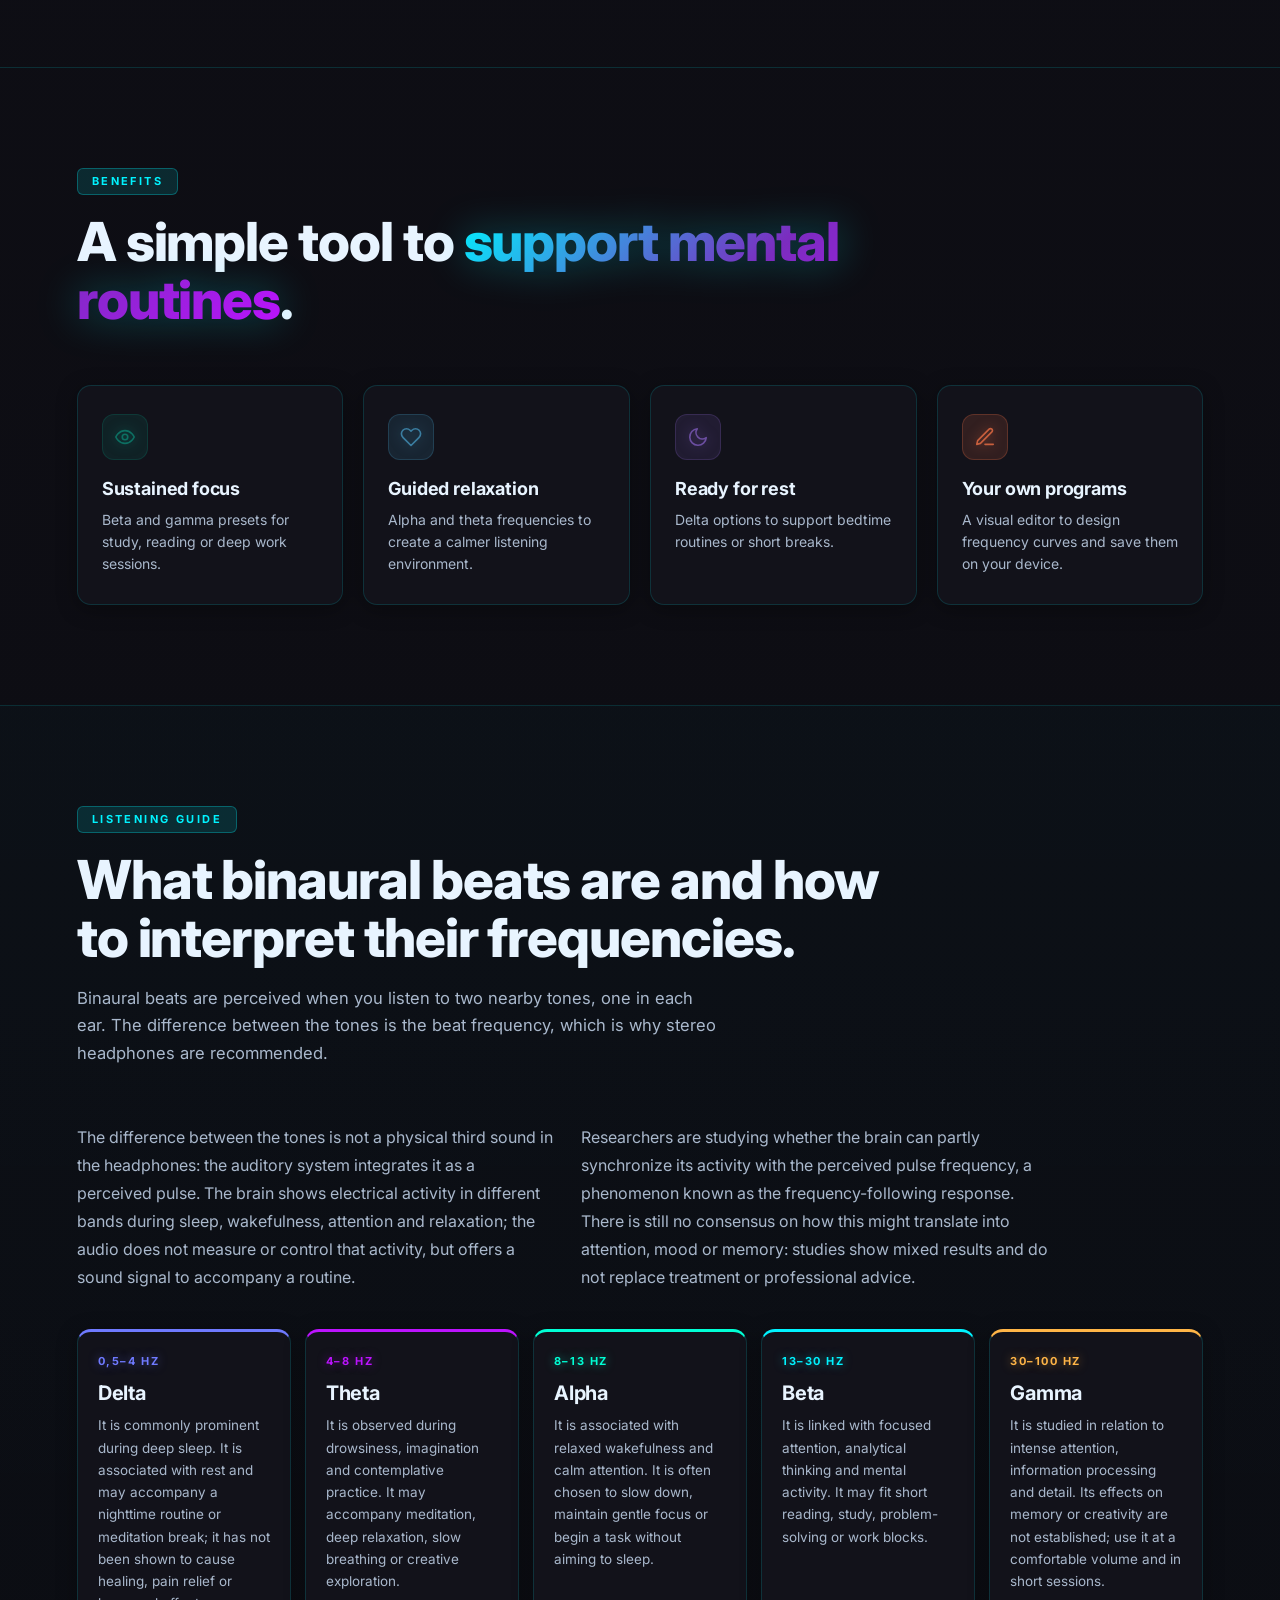
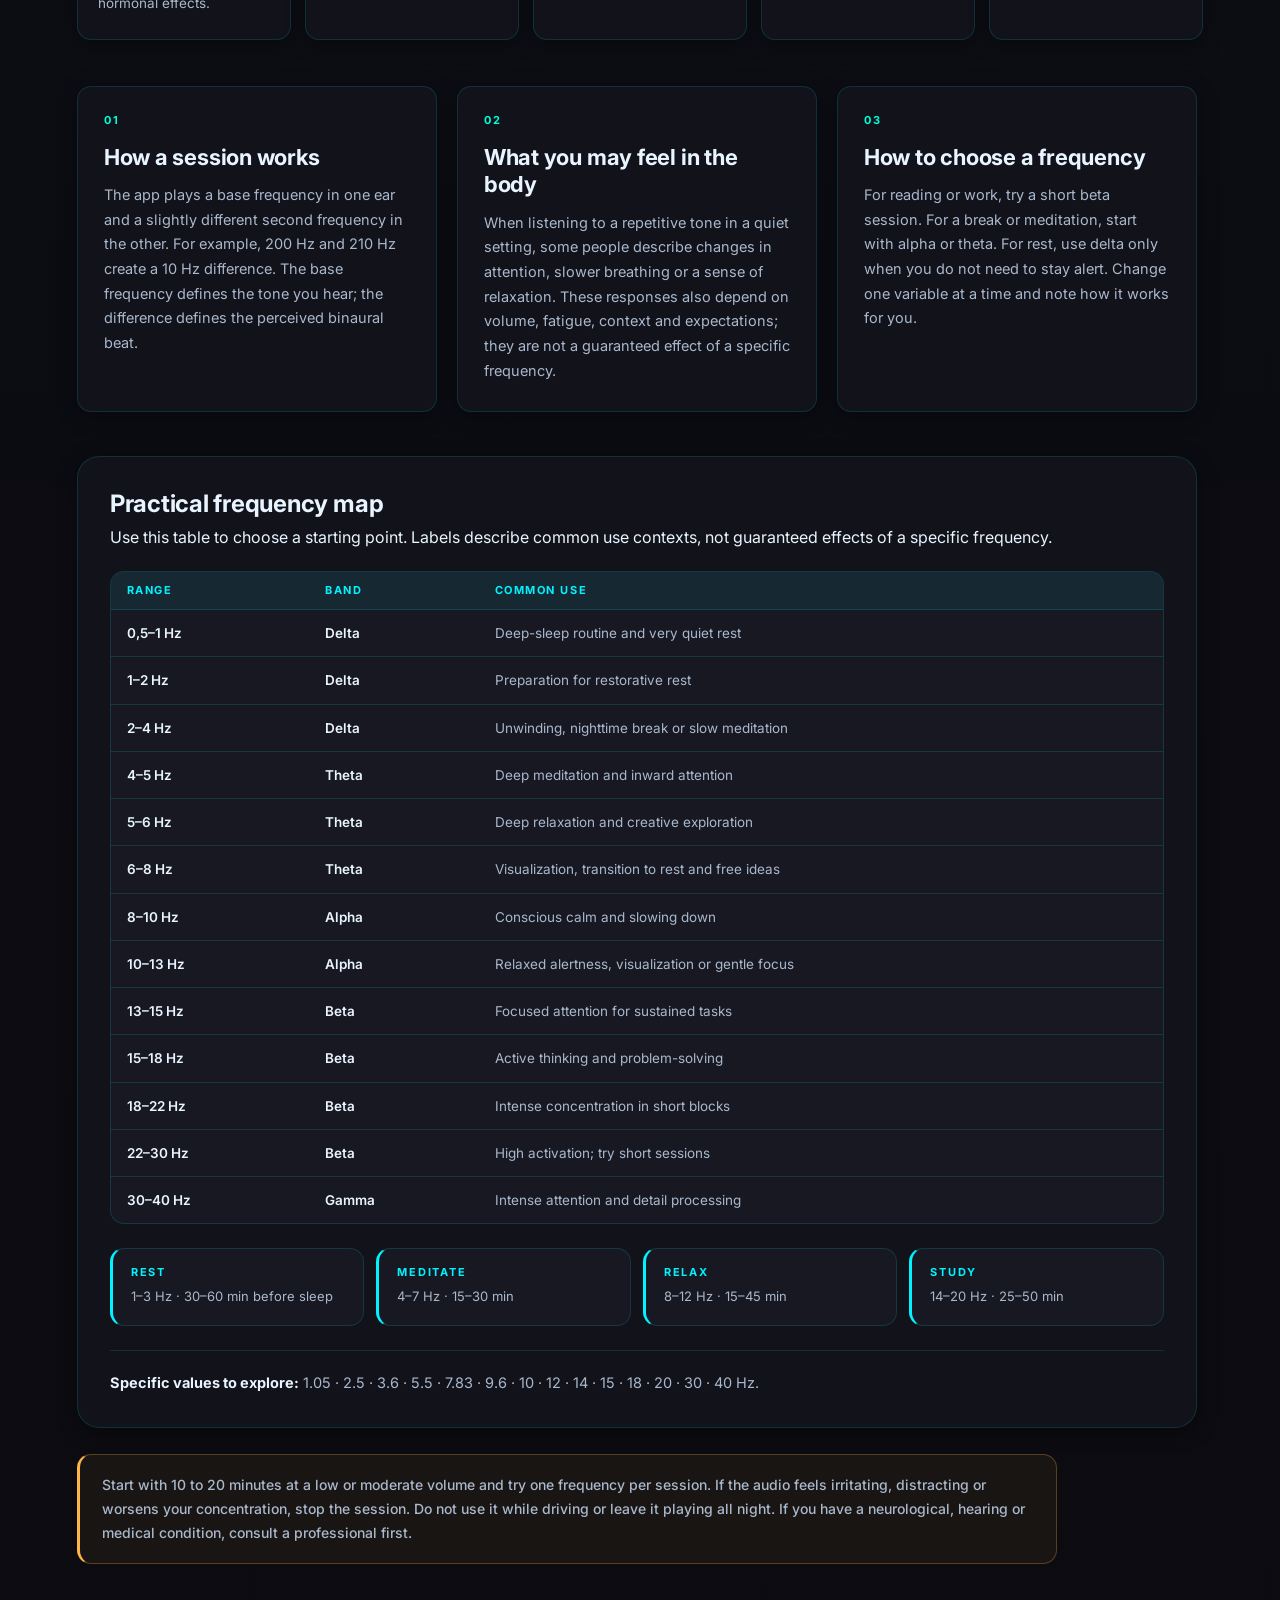
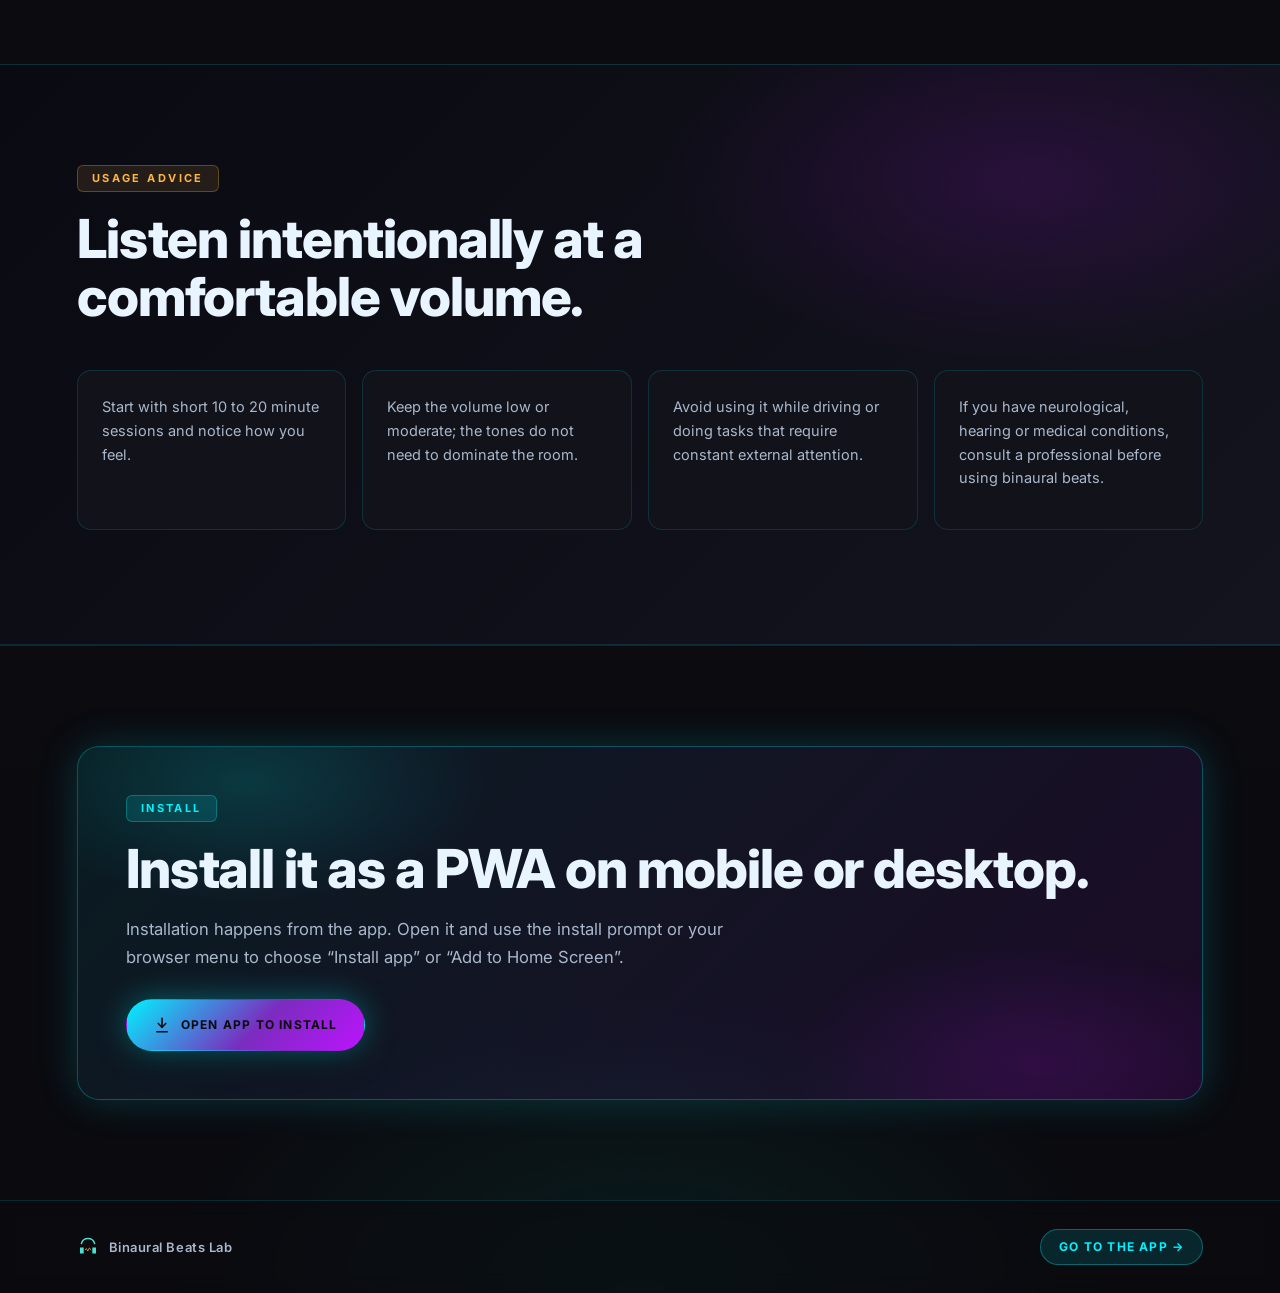
==== commit fb7d7dde: "feat: mejorar el tema claro y renovar la identidad visual Aumenta el contraste del tema claro y añad" ====
--- a/index.html
+++ b/index.html
@@ -6,8 +6,8 @@
 <meta name="theme-color" content="#0a1a1f" />
 <meta name="description" content="Binaural Beats Lab — Generador de ondas cerebrales para foco, calma y descanso. PWA instalable, funciona sin cuenta." data-i18n-content="metaDescription" />
 <title data-i18n="pageTitle">Binaural Beats Lab · Ritmos binaurales para foco, calma y descanso</title>
-<link rel="icon" href="./app/icon-192.png" type="image/png" />
-<link rel="apple-touch-icon" href="./app/icon-192.png" />
+<link rel="icon" href="./app/icon.svg?v=36" type="image/svg+xml" />
+<link rel="apple-touch-icon" href="./app/icon-192.png?v=43" />
 <link rel="preconnect" href="https://fonts.googleapis.com" />
 <link rel="preconnect" href="https://fonts.gstatic.com" crossorigin />
 <link href="https://fonts.googleapis.com/css2?family=Fraunces:opsz,wght@9..144,400;9..144,500;9..144,600;9..144,700;9..144,800&family=Inter:wght@400;500;600;700;800&display=swap" rel="stylesheet" />
@@ -24,7 +24,11 @@
 
 <header class="site-header" id="siteHeader">
   <a class="brand" href="#top" aria-label="Binaural Beats Lab — inicio" data-i18n-aria-label="homeLabel">
-    <img src="./app/icon-192.png" alt="" width="34" height="34" />
+    <svg class="brand-icon" viewBox="0 0 512 512" aria-hidden="true" focusable="false">
+      <path d="M102 177a160 160 0 0 1 308 0" fill="none" stroke="#4dded1" stroke-width="34" stroke-linecap="round"/>
+      <path d="M70 269h86v138H70zM356 269h86v138h-86z" fill="#4dded1"/>
+      <path d="m190 325 28-33 34 59 35-75 35 49" fill="none" stroke="#ffb547" stroke-width="16" stroke-linecap="round" stroke-linejoin="round"/>
+    </svg>
     <span>Binaural Beats <em>Lab</em></span>
   </a>
   <nav class="main-nav" aria-label="Navegación principal" data-i18n-aria-label="mainNavigation">
@@ -297,7 +301,11 @@
 
 <footer class="site-footer">
   <div class="footer-brand">
-    <img src="./app/icon-192.png" alt="" width="22" height="22" />
+    <svg class="footer-brand-icon" viewBox="0 0 512 512" aria-hidden="true" focusable="false">
+      <path d="M102 177a160 160 0 0 1 308 0" fill="none" stroke="#4dded1" stroke-width="34" stroke-linecap="round"/>
+      <path d="M70 269h86v138H70zM356 269h86v138h-86z" fill="#4dded1"/>
+      <path d="m190 325 28-33 34 59 35-75 35 49" fill="none" stroke="#ffb547" stroke-width="16" stroke-linecap="round" stroke-linejoin="round"/>
+    </svg>
     <span>Binaural Beats Lab</span>
   </div>
   <a class="footer-cta" href="./app/" data-i18n="goToApp">Ir a la aplicación →</a>
--- a/landing.css
+++ b/landing.css
@@ -91,7 +91,7 @@
   box-shadow:0 8px 32px rgba(0,0,0,.3);
 }
 .brand{display:flex;align-items:center;gap:10px;font-weight:700;letter-spacing:.01em;font-size:15px;color:var(--text)}
-.brand img{border-radius:9px;box-shadow:0 0 14px rgba(0,243,255,.35)}
+.brand-icon{display:block;width:34px;height:34px;flex:none;filter:drop-shadow(0 0 7px rgba(0,243,255,.35))}
 .brand em{font-style:normal;background:var(--grad);-webkit-background-clip:text;background-clip:text;color:transparent}
 .main-nav{display:flex;gap:28px;font:600 12px/1 'Inter',sans-serif;letter-spacing:.14em;text-transform:uppercase}
 .main-nav a{position:relative;padding:6px 0;color:var(--text-2);transition:color .2s var(--ease)}
@@ -501,7 +501,7 @@
   backdrop-filter:blur(10px);
 }
 .footer-brand{display:flex;align-items:center;gap:10px;font:600 13px/1 'Inter',sans-serif;color:var(--text-2);letter-spacing:.04em}
-.footer-brand img{border-radius:6px}
+.footer-brand-icon{display:block;width:22px;height:22px;flex:none}
 .footer-cta{
   font:700 12px/1 'Inter',sans-serif;letter-spacing:.1em;text-transform:uppercase;
   color:var(--cyan);
